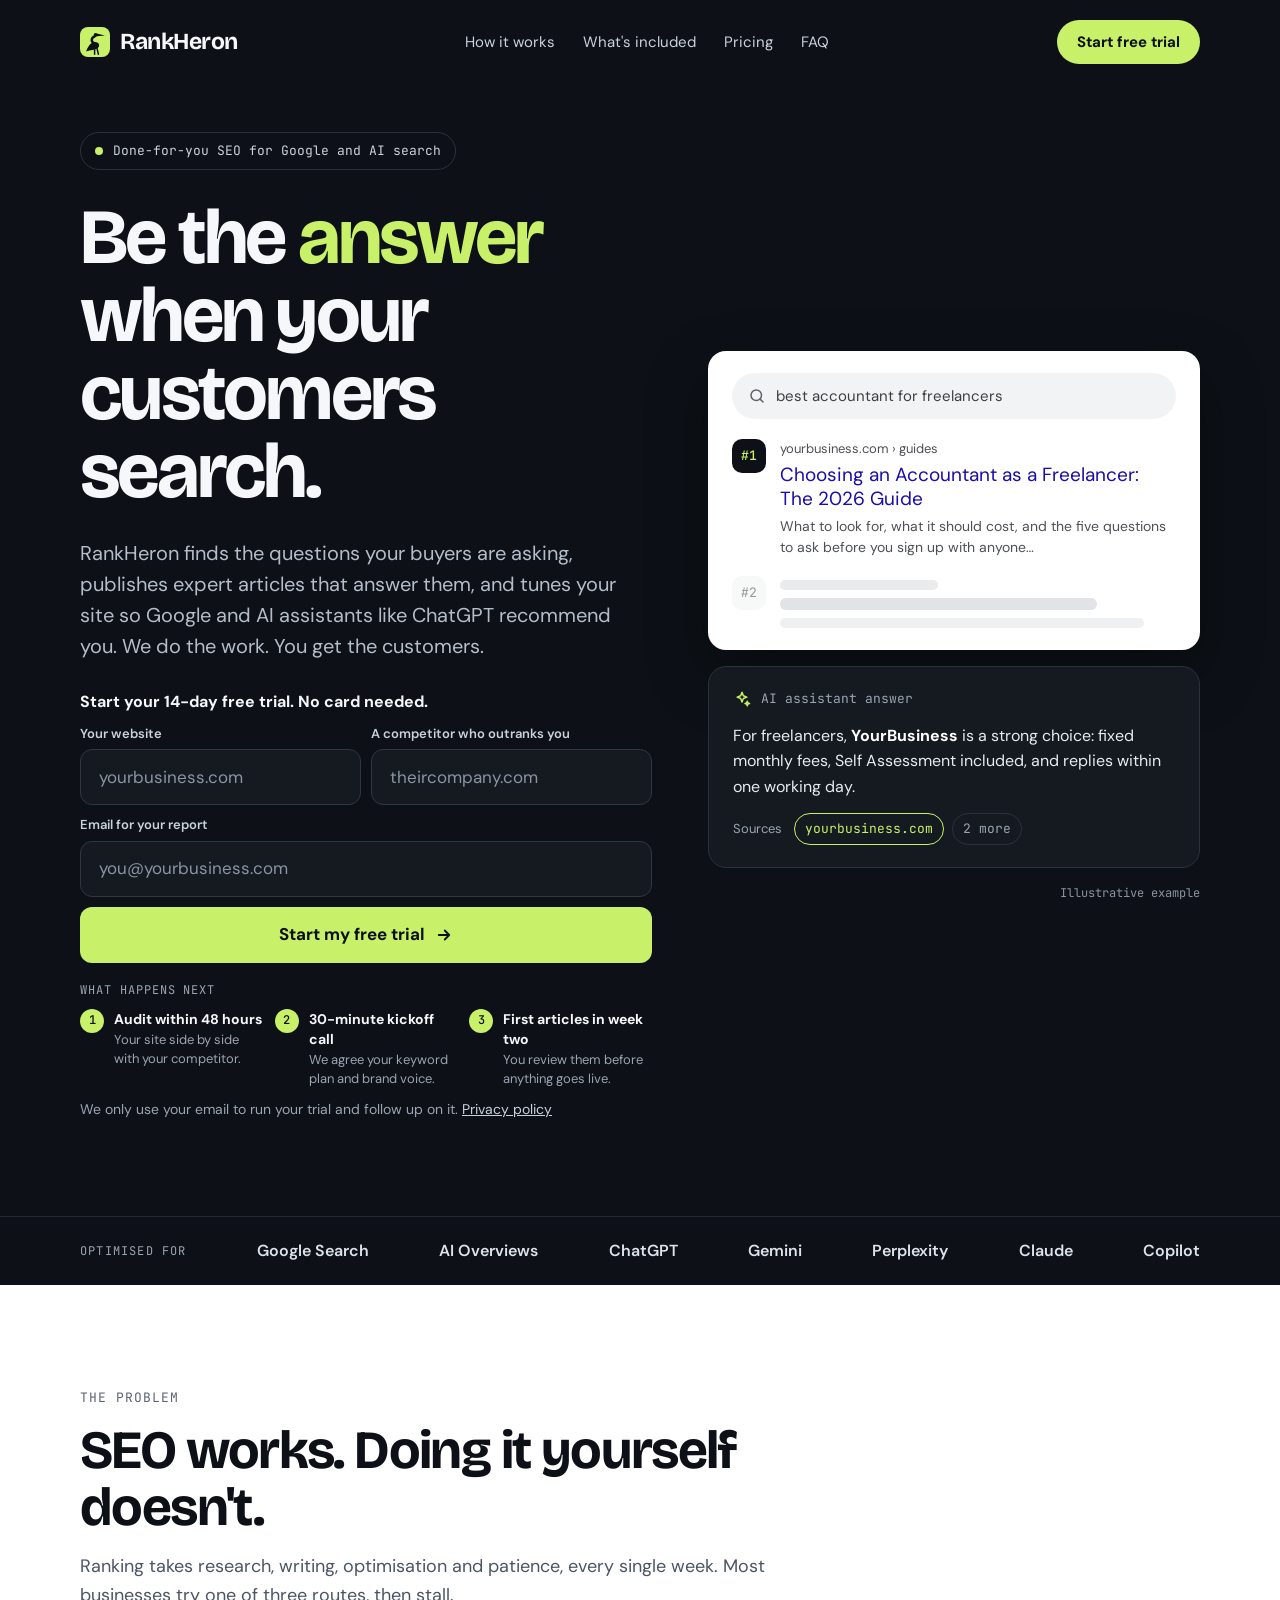
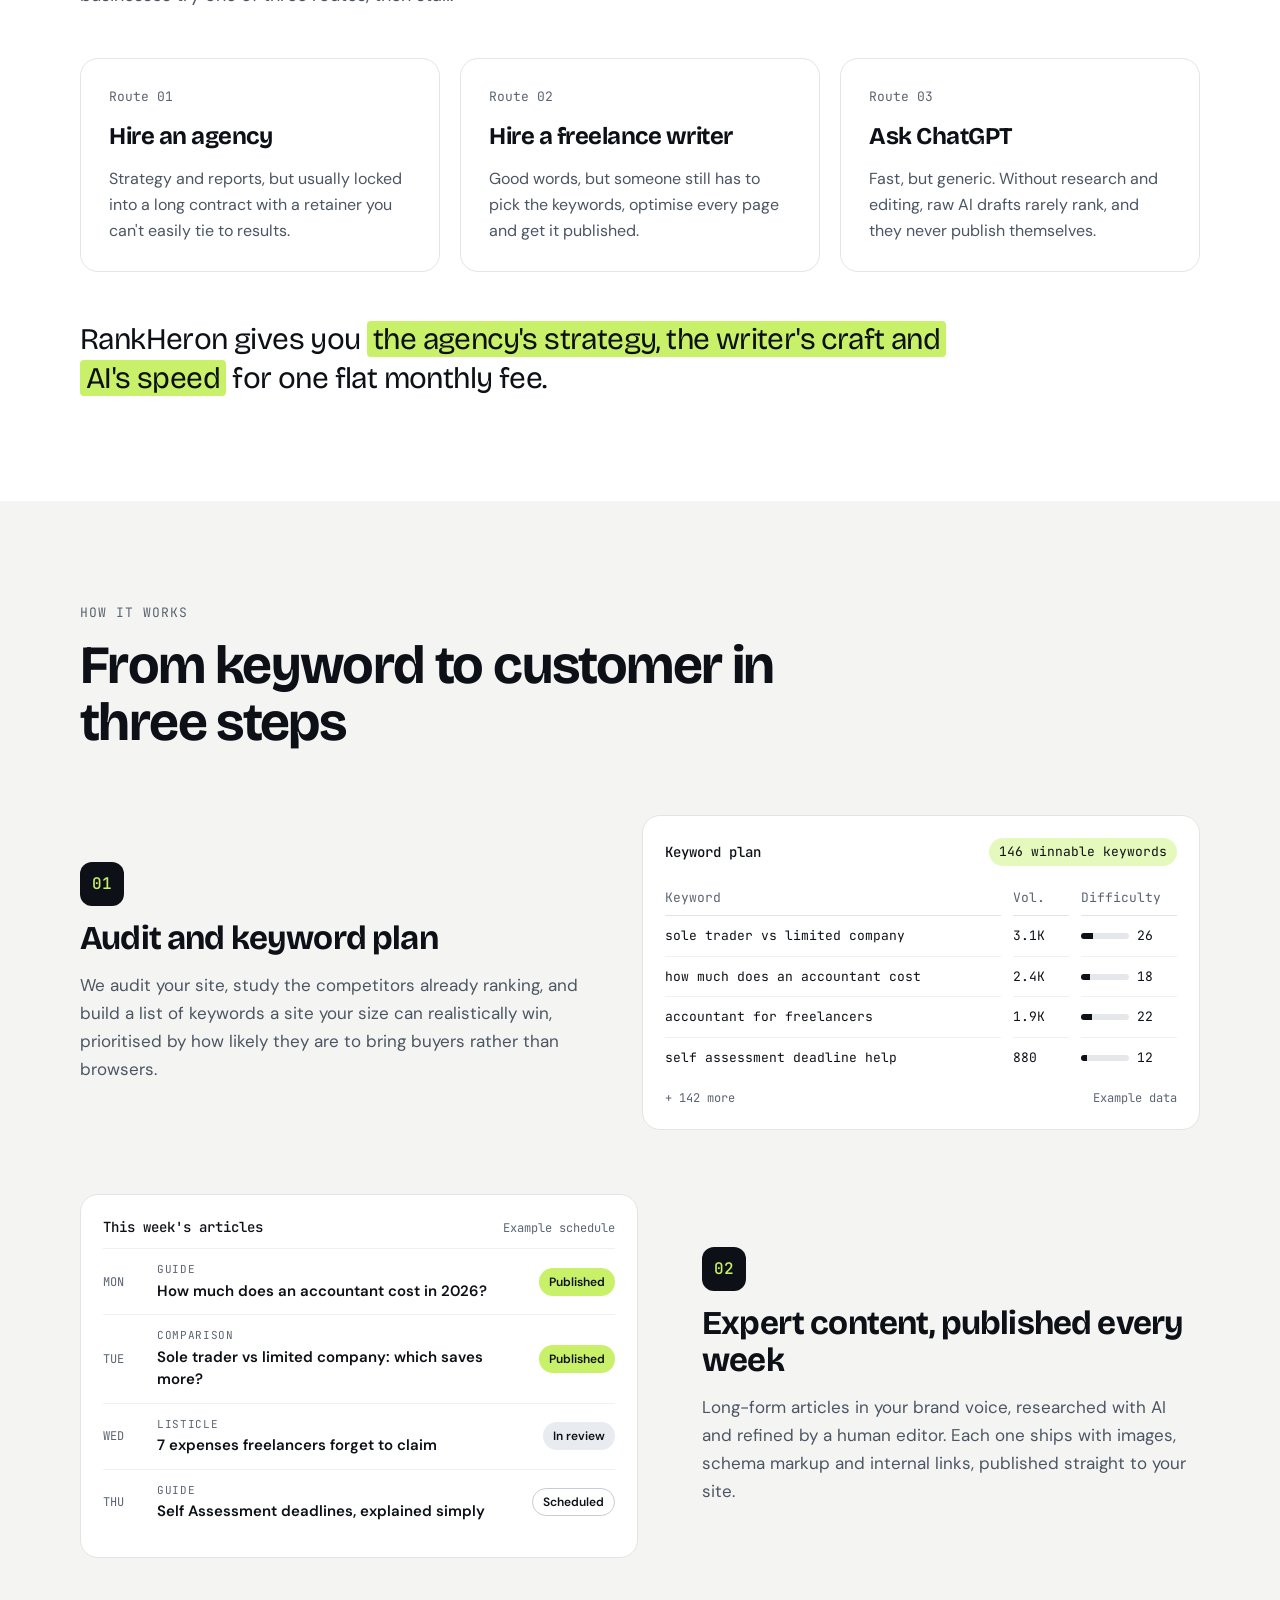
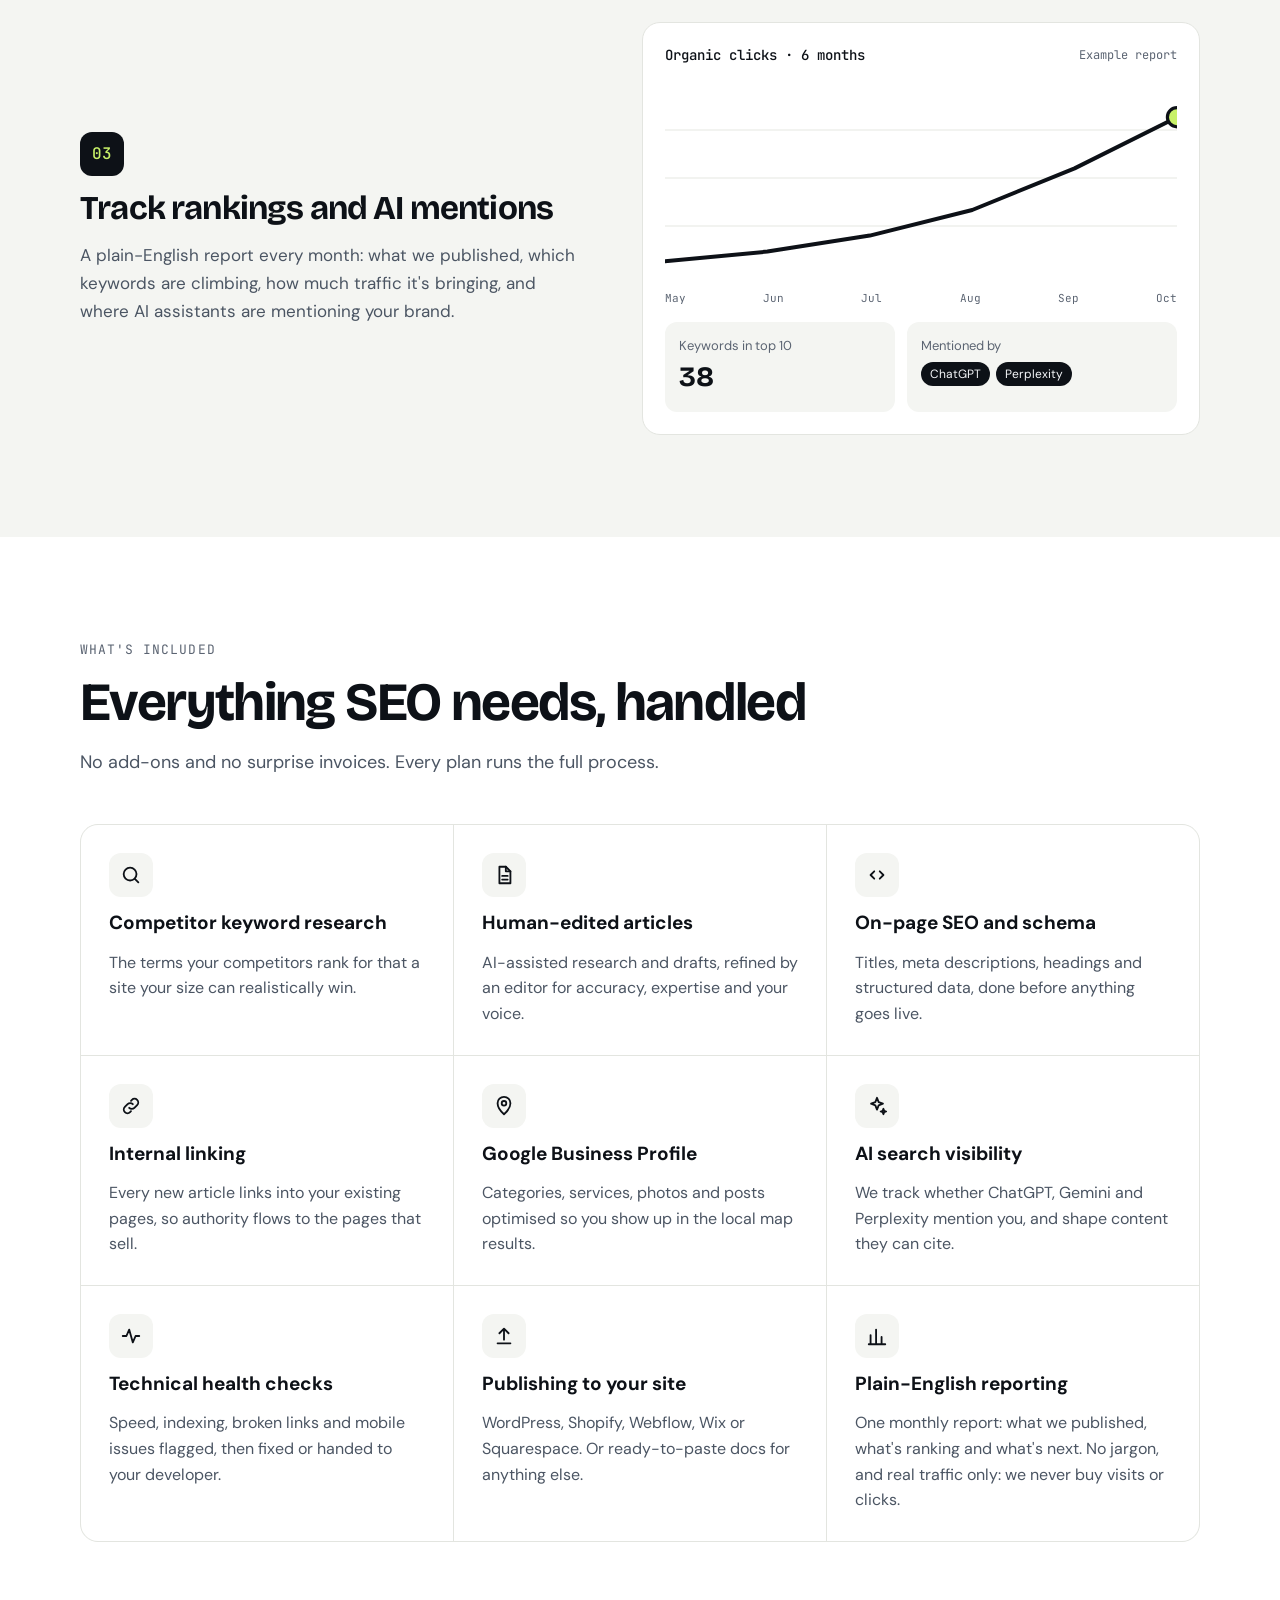
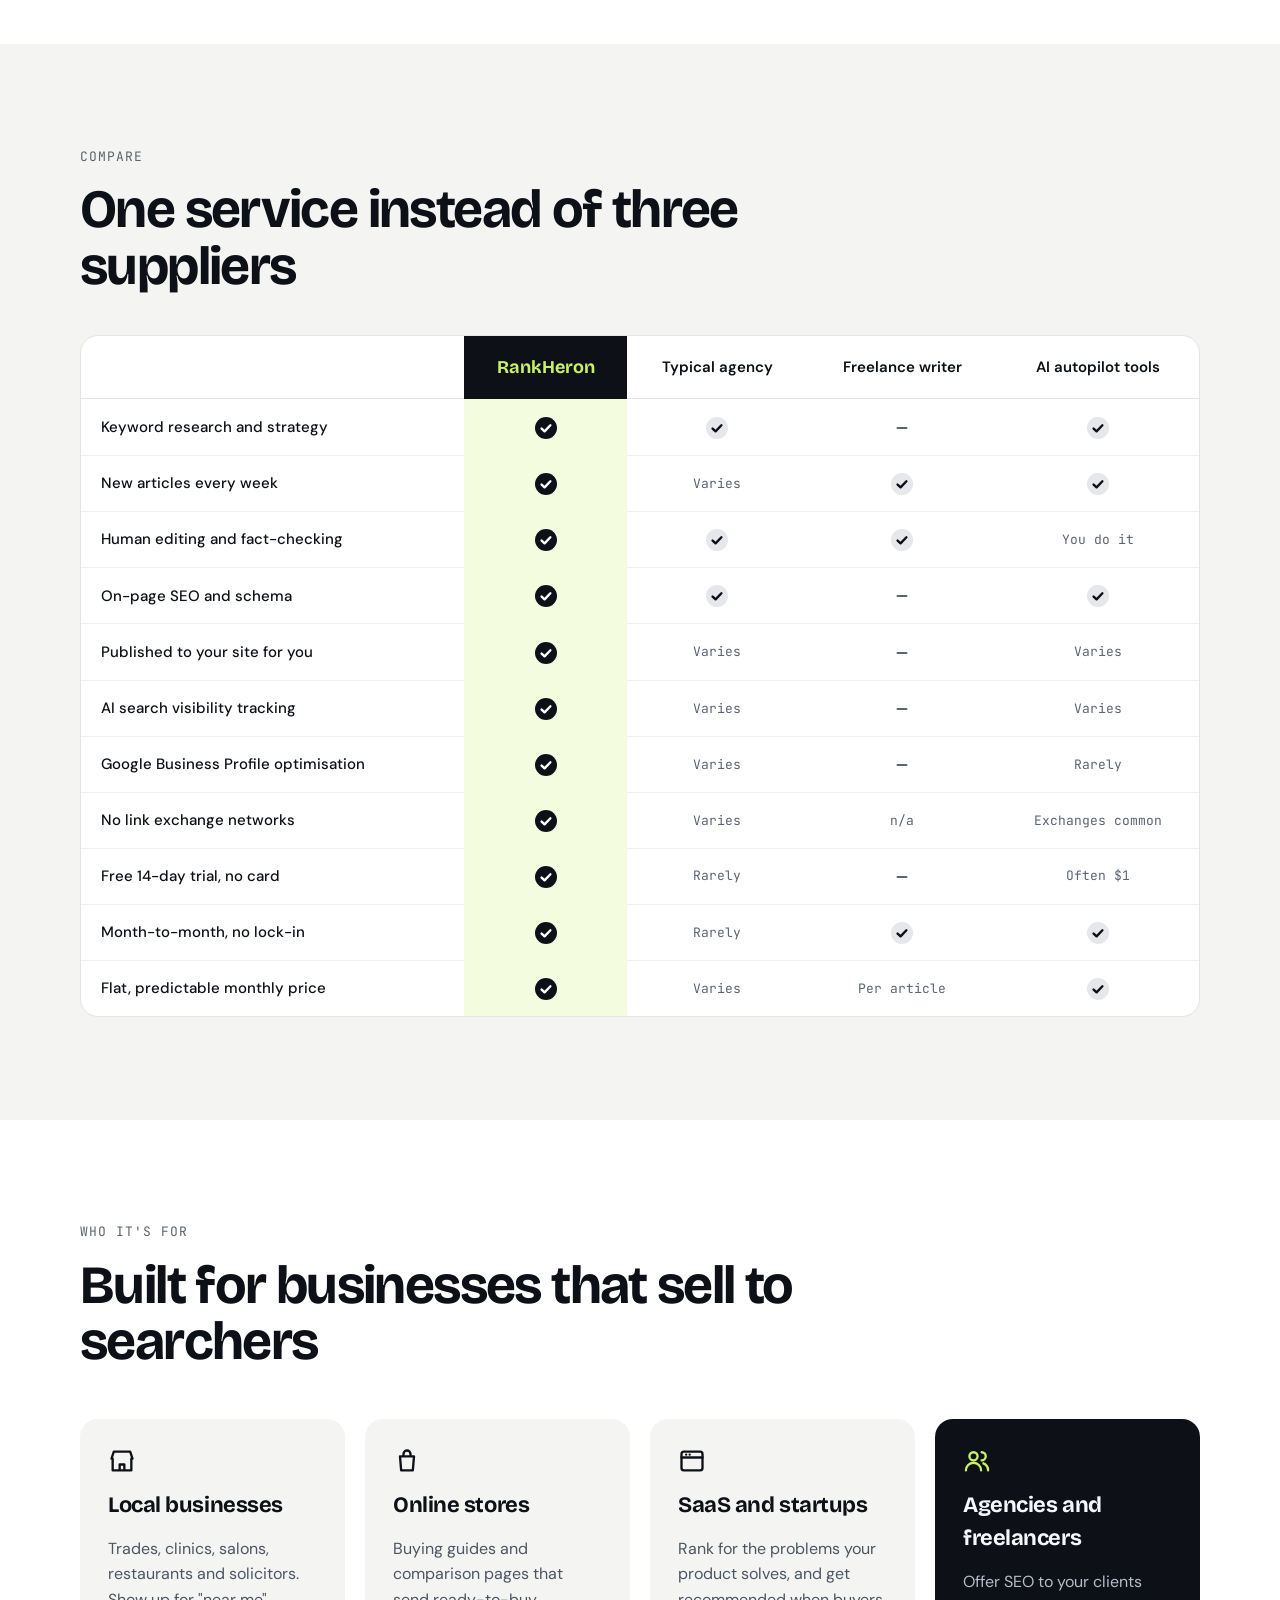
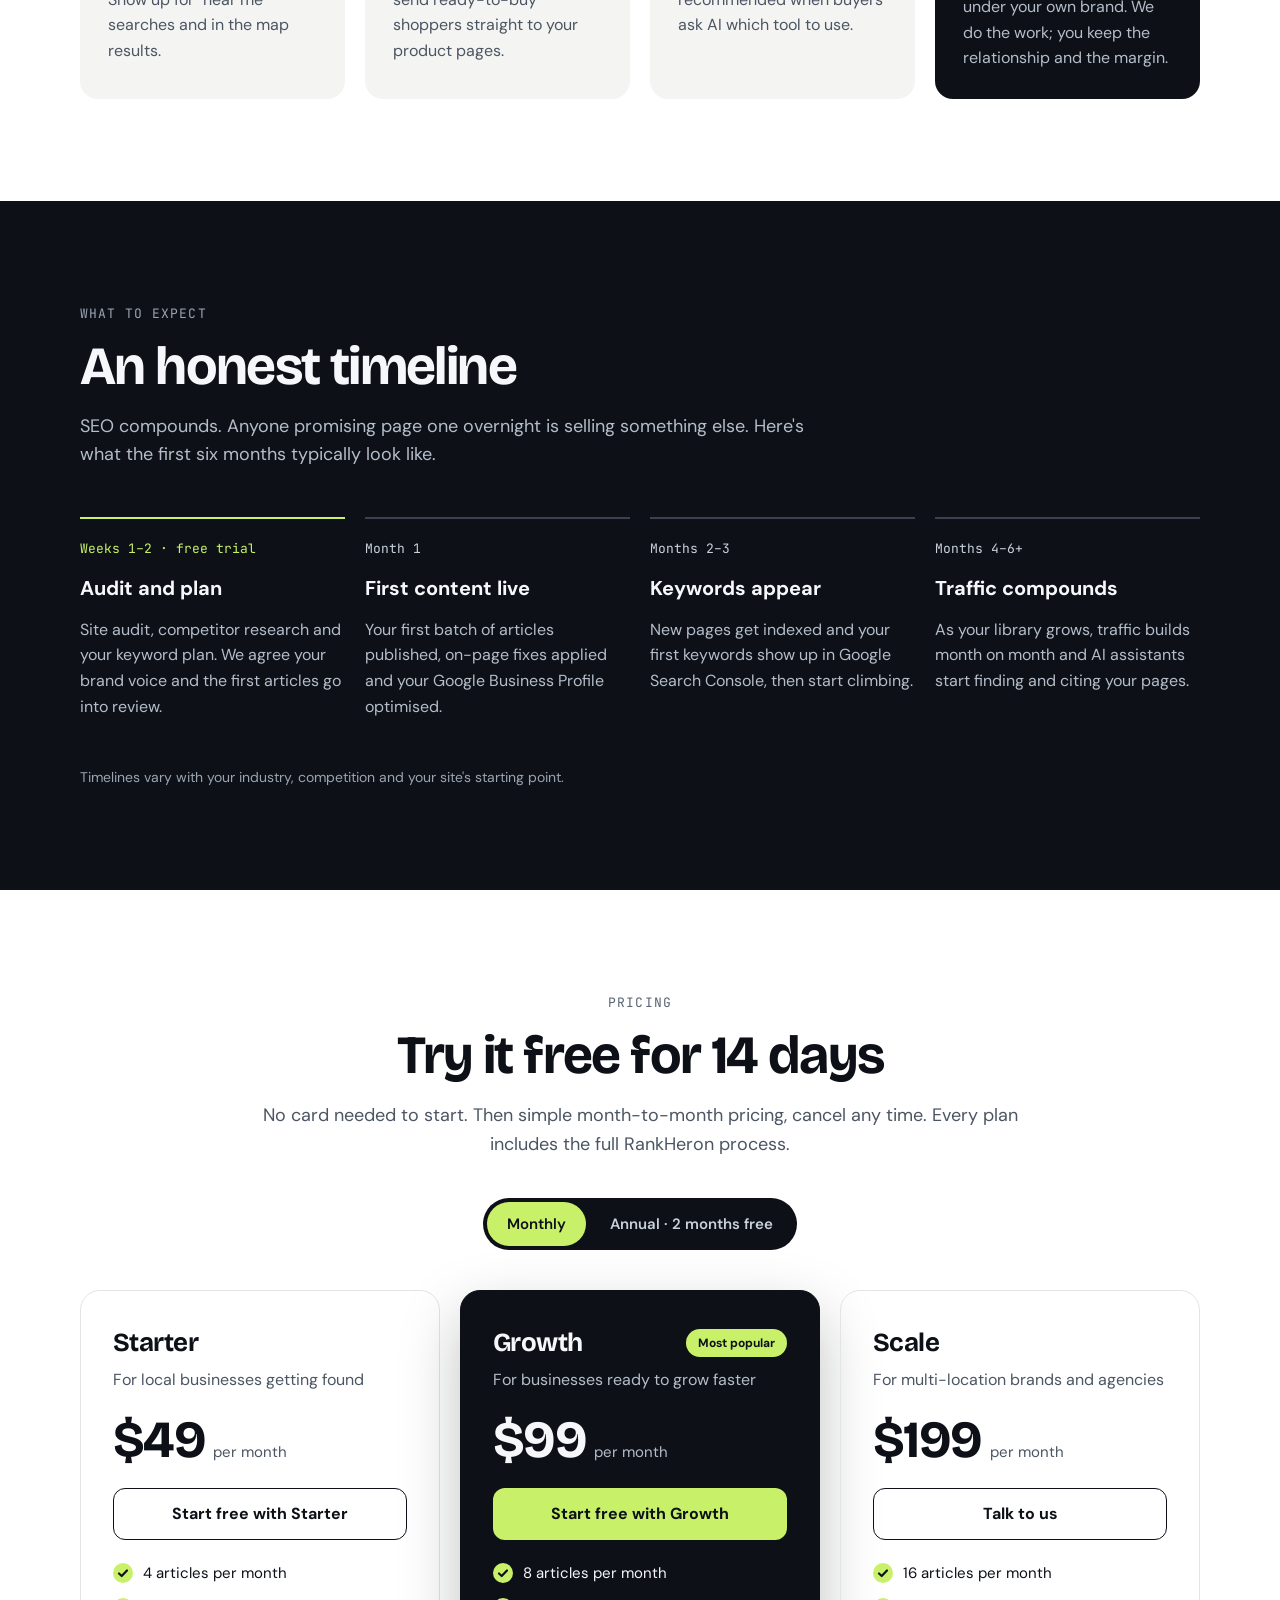
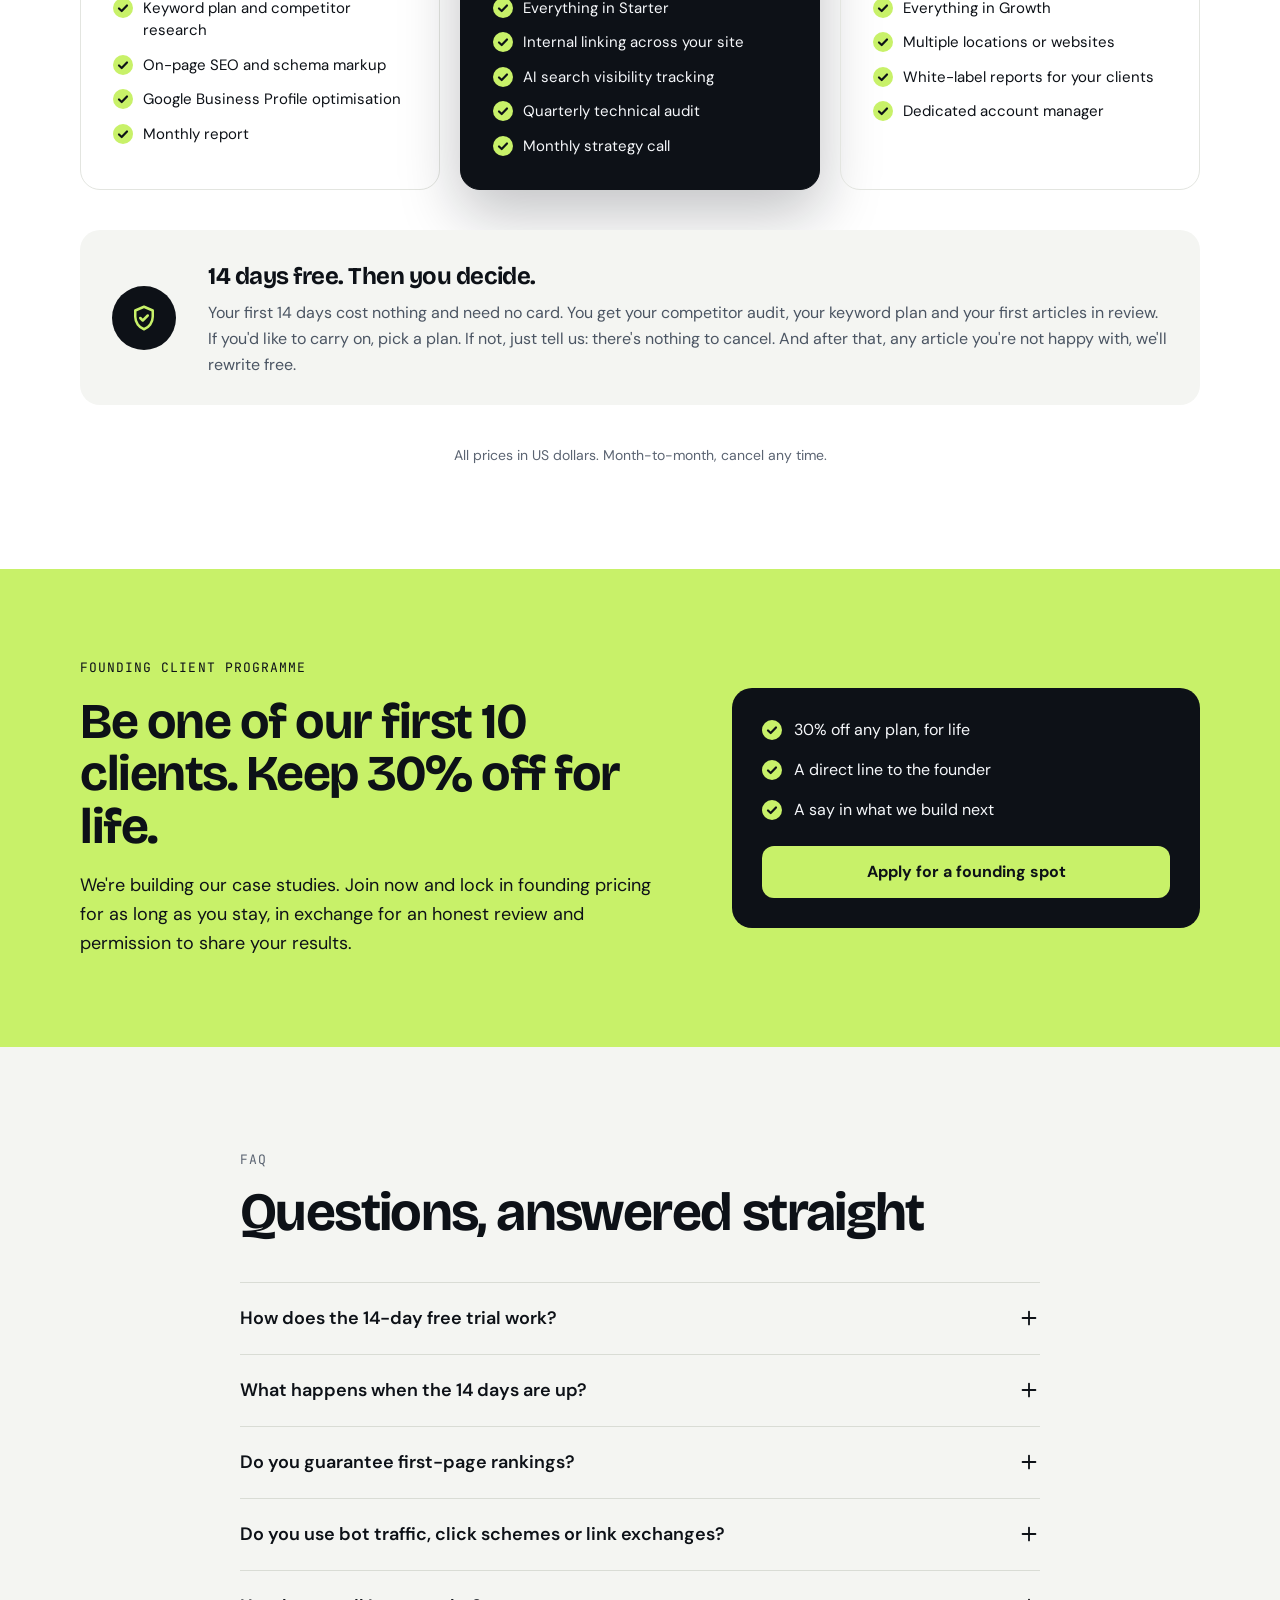
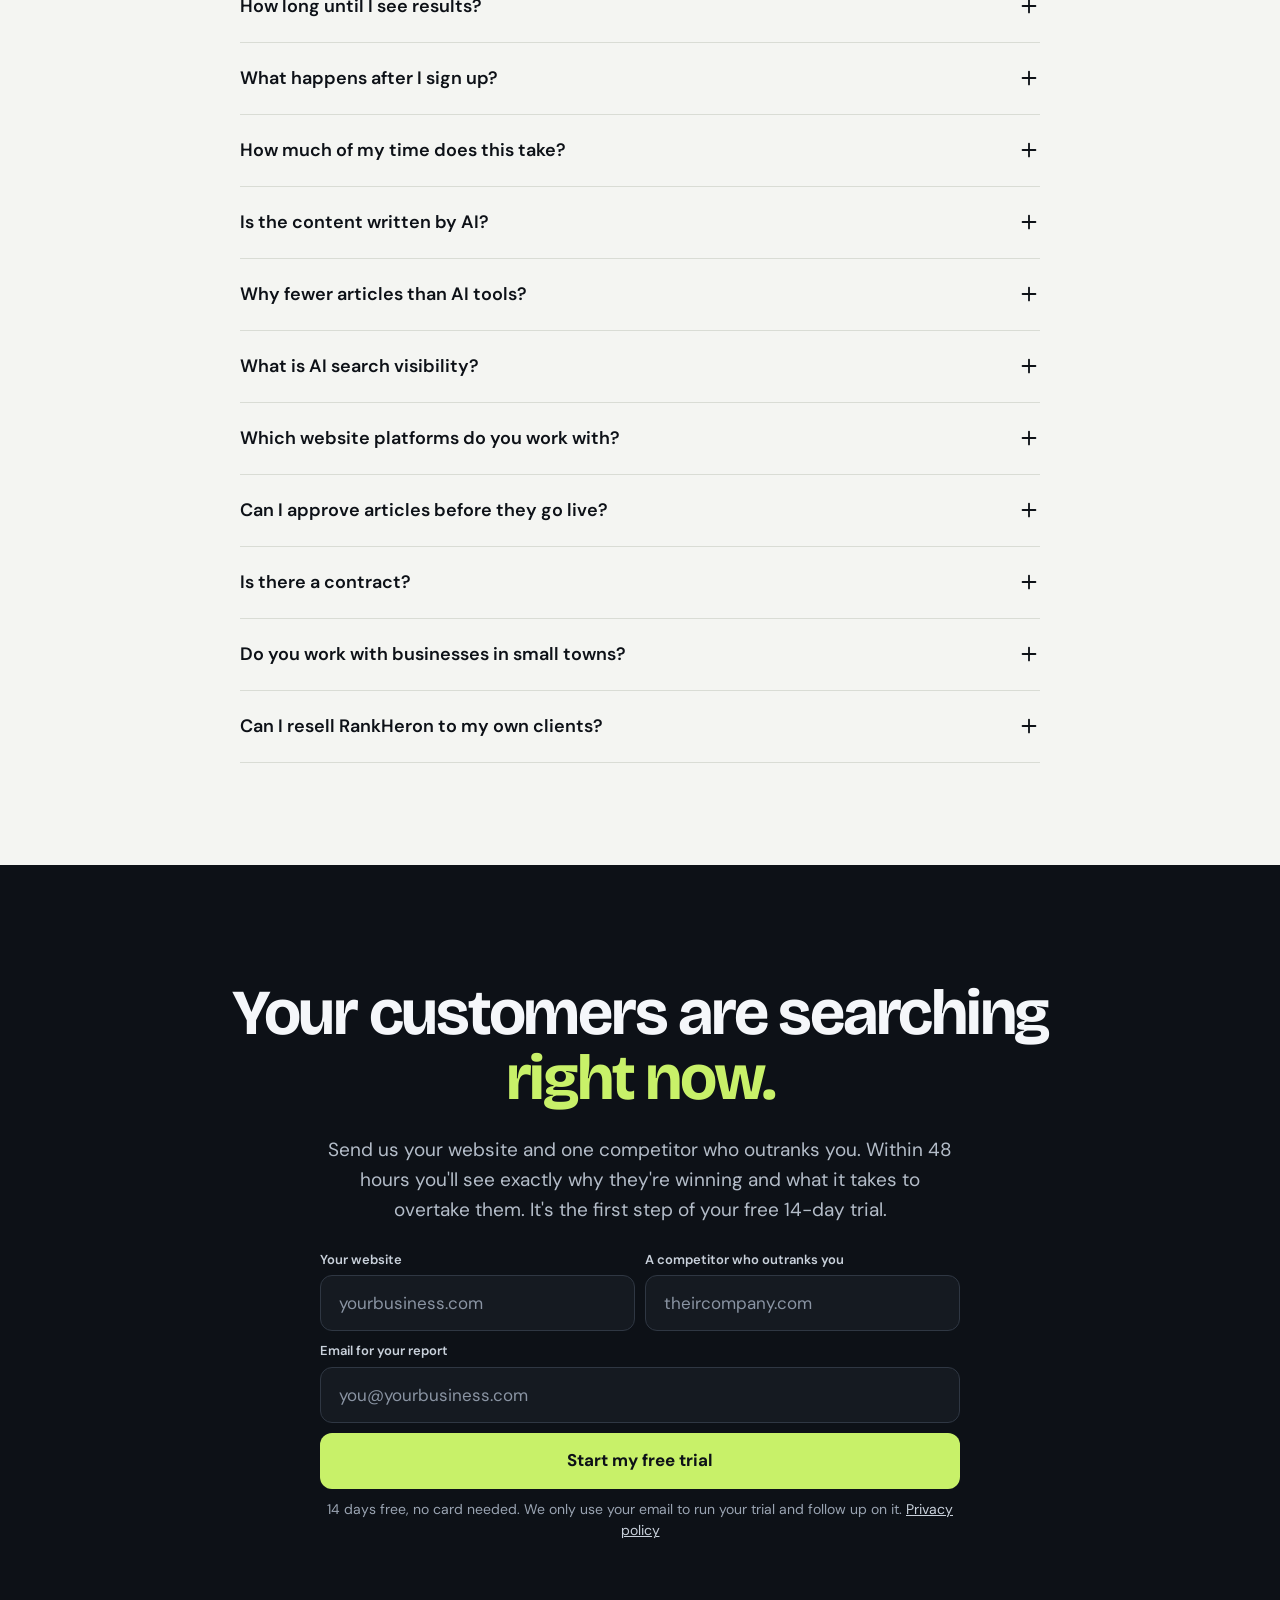
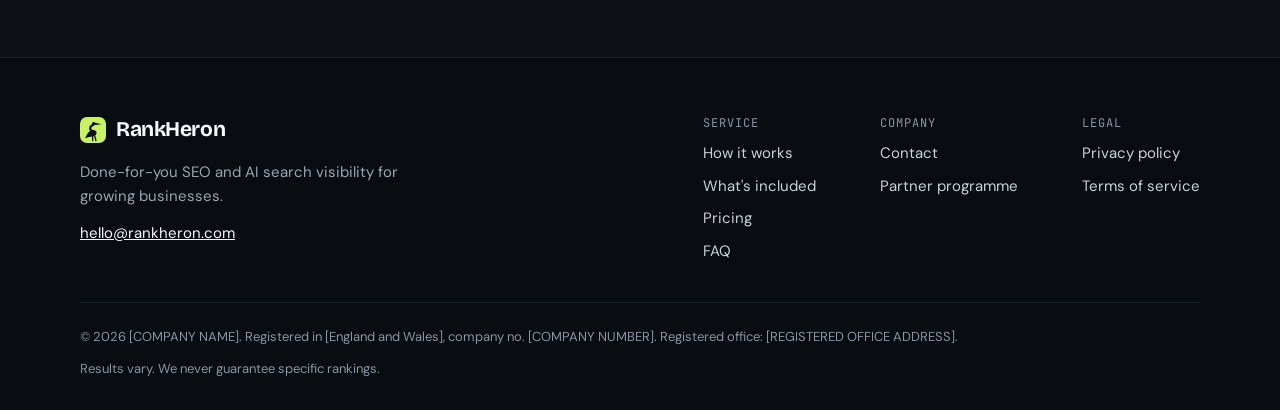
==== index.html @ b704c2c7 "Add files via upload" ====
<!doctype html>
<html lang="en-GB">
<head>
<meta charset="utf-8">
<meta name="viewport" content="width=device-width, initial-scale=1">
<title>RankHeron | Done-for-you SEO for Google and AI search</title>
<meta name="description" content="RankHeron finds the questions your buyers ask, publishes expert articles that answer them, and tracks your Google rankings and AI mentions. Try it free for 14 days, no card needed.">
<link rel="canonical" href="https://rankheron.com/">
<meta name="theme-color" content="#0D1117">
<link rel="icon" href="[data-uri]" type="image/svg+xml">
<link rel="icon" href="[data-uri]" sizes="32x32" type="image/png">
<link rel="apple-touch-icon" href="[data-uri]">
<meta property="og:type" content="website">
<meta property="og:site_name" content="RankHeron">
<meta property="og:locale" content="en_GB">
<meta property="og:url" content="https://rankheron.com/">
<meta property="og:title" content="RankHeron: be the answer when your customers search">
<meta property="og:description" content="Done-for-you SEO for Google and AI search. Expert articles researched, written and published for you. Try it free for 14 days, no card needed.">
<meta property="og:image" content="https://rankheron.com/og-image.png">
<meta property="og:image:width" content="1200">
<meta property="og:image:height" content="630">
<meta property="og:image:alt" content="RankHeron: be the answer when your customers search. 14 days free.">
<meta name="twitter:card" content="summary_large_image">
<style>
/* RankHeron — site styles */

@font-face{font-family:'Bricolage Grotesque';font-style:normal;font-display:swap;font-weight:200 800;src:url([data-uri]) format('woff2')}
@font-face{font-family:'DM Sans';font-style:normal;font-display:swap;font-weight:100 1000;src:url([data-uri]) format('woff2')}
@font-face{font-family:'JetBrains Mono';font-style:normal;font-display:swap;font-weight:400;src:url([data-uri]) format('woff2')}
@font-face{font-family:'JetBrains Mono';font-style:normal;font-display:swap;font-weight:500;src:url([data-uri]) format('woff2')}

:root{
  --accent:#C8F169;
  --ink:#0D1117;--ink-2:#151A21;
  --line-d:#2A313C;--line-d2:#2F3743;
  --txt-d:#F5F7FA;--txt-d2:#C9D1DB;--txt-d3:#B4BDC9;--txt-d4:#9AA4B2;
  --muted:#4B5563;--muted-2:#5B6472;
  --line:#E3E5E0;--line-2:#F0F1EE;--soft:#F4F5F2;
  --display:'Bricolage Grotesque',system-ui,sans-serif;
  --body:'DM Sans',system-ui,sans-serif;
  --mono:'JetBrains Mono',ui-monospace,SFMono-Regular,Menlo,monospace;
}
*{box-sizing:border-box}
html{scroll-behavior:smooth;-webkit-text-size-adjust:100%}
body{margin:0;background:#fff;color:var(--ink);font-family:var(--body);font-size:16px;line-height:1.5}
h1,h2,h3,p{margin:0}
a{color:#1F3FBF}a:hover{color:#142C8A}
.sr-only{position:absolute;width:1px;height:1px;padding:0;margin:-1px;overflow:hidden;clip:rect(0,0,0,0);white-space:nowrap;border:0}
.hp{position:absolute;left:-9999px;width:1px;height:1px;overflow:hidden}
.ic{fill:none;stroke:currentColor;stroke-width:2;stroke-linecap:round;stroke-linejoin:round}
input::placeholder{color:#8A94A3}
a:focus-visible,button:focus-visible,input:focus-visible,summary:focus-visible{outline:3px solid #6E8BFF;outline-offset:2px}

.wrap{max-width:1200px;margin:0 auto;padding-left:clamp(16px,4vw,40px);padding-right:clamp(16px,4vw,40px)}
.dark{background:var(--ink);color:var(--txt-d)}
.soft{background:var(--soft)}
.section{padding-top:clamp(72px,8vw,112px);padding-bottom:clamp(72px,8vw,112px);display:flex;flex-direction:column;gap:48px}
.head{display:flex;flex-direction:column;gap:16px;max-width:760px}
.head.center{align-items:center;text-align:center}
.eyebrow{font-family:var(--mono);font-size:13px;letter-spacing:.08em;text-transform:uppercase;color:var(--muted-2)}
.dark .eyebrow{color:var(--txt-d4)}
.h2{font-family:var(--display);font-weight:700;font-size:clamp(34px,4.2vw,54px);line-height:1.05;letter-spacing:-.03em}
.lead{font-size:18px;line-height:1.6;color:var(--muted)}
.dark .lead{color:var(--txt-d3)}
.row{display:flex;flex-wrap:wrap;gap:20px}
.accent{color:var(--accent)}

/* Nav */
.nav{display:flex;flex-wrap:wrap;align-items:center;justify-content:space-between;gap:16px 32px;padding-top:20px;padding-bottom:20px}
.brand{display:flex;align-items:center;gap:10px;text-decoration:none;color:var(--txt-d)}
.brand:hover{color:var(--txt-d)}
.brand span{font-family:var(--display);font-weight:700;font-size:23px;letter-spacing:-.02em}
.nav-links{display:flex;flex-wrap:wrap;align-items:center;gap:4px 28px;font-size:15px}
.nav-links a{color:var(--txt-d2);text-decoration:none;padding:10px 0}
.nav-links a:hover{color:#fff}
.btn-pill{display:inline-flex;align-items:center;min-height:44px;padding:0 20px;border-radius:999px;background:var(--accent);color:var(--ink);font-weight:700;font-size:15px;text-decoration:none}
.btn-pill:hover{color:var(--ink);filter:brightness(1.06)}

/* Hero */
.hero{display:flex;flex-wrap:wrap;align-items:center;gap:56px;padding-top:48px;padding-bottom:96px}
.hero-copy{flex:1 1 500px;min-width:0;display:flex;flex-direction:column;align-items:flex-start;gap:28px}
.badge{display:inline-flex;align-items:center;gap:10px;padding:8px 14px;border:1px solid var(--line-d);border-radius:999px;font-family:var(--mono);font-size:13px;color:var(--txt-d2)}
.dot{width:8px;height:8px;border-radius:50%;background:var(--accent);display:block;flex:none}
.h1{font-family:var(--display);font-weight:700;font-size:clamp(44px,6.2vw,78px);line-height:1;letter-spacing:-.035em}
.hero-sub{font-size:clamp(17px,1.6vw,20px);line-height:1.55;color:var(--txt-d3);max-width:560px}

/* Trial form */
.trial-form{display:flex;flex-direction:column;gap:10px;width:100%;max-width:580px}
.form-title{font-size:16px;font-weight:700;color:var(--txt-d)}
.fields{display:flex;flex-wrap:wrap;gap:10px}
.field{flex:1 1 220px;min-width:0;display:flex;flex-direction:column;gap:6px}
.field.full{flex:none}
.field label{font-size:13px;font-weight:600;color:var(--txt-d2)}
.field input{width:100%;min-height:56px;padding:0 18px;border-radius:12px;border:1px solid var(--line-d2);background:var(--ink-2);color:var(--txt-d);font:400 17px/1.2 var(--body)}
.btn-main{width:100%;min-height:56px;padding:0 24px;border:0;border-radius:12px;background:var(--accent);color:var(--ink);font:700 17px/1 var(--body);cursor:pointer;display:inline-flex;align-items:center;justify-content:center;gap:10px}
.btn-main:hover{filter:brightness(1.06)}
.btn-main:disabled{opacity:.7;cursor:wait}
.btn-main .ic{stroke-width:2.4}
.form-status{font-size:15px;font-weight:600;color:var(--accent)}
.form-status:empty{display:none}
.fine{font-size:14px;line-height:1.55;color:var(--txt-d4)}
.fine a{color:var(--txt-d2)}
.reviews-slot{margin-top:6px}
.next-label{margin-top:8px;font-family:var(--mono);font-size:12px;letter-spacing:.08em;text-transform:uppercase;color:var(--txt-d4)}
.next{list-style:none;margin:0;padding:0;display:flex;flex-wrap:wrap;gap:12px}
.next li{flex:1 1 180px;min-width:0;display:flex;gap:10px;align-items:flex-start;font-size:13px;line-height:1.45;color:var(--txt-d4)}
.next b{display:block;font-size:14px;font-weight:700;color:var(--txt-d);margin-bottom:2px}
.next-n{flex:none;display:flex;align-items:center;justify-content:center;width:24px;height:24px;border-radius:50%;background:var(--accent);color:var(--ink);font-family:var(--mono);font-size:12px;font-weight:500}

/* Hero visual */
.hero-visual{flex:1 1 420px;min-width:0;display:flex;flex-direction:column;gap:16px}
.serp{background:#fff;color:var(--ink);border-radius:18px;padding:22px 24px;box-shadow:0 24px 60px rgba(0,0,0,.4)}
.serp-q{display:flex;align-items:center;gap:10px;padding:12px 16px;border-radius:999px;background:#F1F3F4;font-size:15px;color:#3C4043}
.serp-q svg{flex:none;color:#5F6368}
.serp-row{display:flex;gap:14px;margin-top:20px}
.serp-row.ghost{opacity:.55;margin-top:18px}
.rank{flex:none;display:flex;align-items:center;justify-content:center;width:34px;height:34px;border-radius:10px;font-family:var(--mono);font-size:13px}
.rank-1{background:var(--ink);color:var(--accent);font-weight:500}
.rank-2{background:#F1F3F4;color:#3C4043}
.serp-res{min-width:0;display:flex;flex-direction:column;gap:4px}
.serp-url{font-size:13px;color:#4D5156}
.serp-title{font-size:19px;line-height:1.3;color:#1A0DAB}
.serp-desc{font-size:14px;line-height:1.5;color:#4D5156}
.bars{flex:1;display:flex;flex-direction:column;gap:8px;padding-top:4px}
.bars i{display:block;border-radius:6px}
.ai{background:var(--ink-2);border:1px solid var(--line-d);border-radius:18px;padding:22px 24px;display:flex;flex-direction:column;gap:14px}
.ai-label{display:flex;align-items:center;gap:10px;font-family:var(--mono);font-size:13px;color:var(--txt-d4)}
.ai-label svg{color:var(--accent)}
.ai p{font-size:16px;line-height:1.6;color:#E6EBF1}
.ai strong{color:#fff}
.chips{display:flex;flex-wrap:wrap;align-items:center;gap:8px;font-size:13px}
.chips>span:first-child{color:var(--txt-d4);margin-right:4px}
.chip{padding:5px 10px;border-radius:999px;border:1px solid var(--line-d);color:var(--txt-d4);font-family:var(--mono)}
.chip.on{border-color:var(--accent);color:var(--accent)}
.note-r{font-family:var(--mono);font-size:12px;color:#8A94A3;text-align:right}
.strip{border-top:1px solid #222934}
.strip .wrap{padding-top:22px;padding-bottom:22px;display:flex;flex-wrap:wrap;align-items:center;justify-content:space-between;gap:12px 32px}
.strip-label{font-family:var(--mono);font-size:12px;letter-spacing:.1em;text-transform:uppercase;color:var(--txt-d4)}
.strip-item{font-weight:600;font-size:16px;color:#DDE3EA}

/* Problem */
.card{flex:1 1 300px;min-width:0;border:1px solid var(--line);border-radius:18px;padding:28px;display:flex;flex-direction:column;gap:12px}
.card p{color:var(--muted);line-height:1.6}
.mono-sm{font-family:var(--mono);font-size:13px;color:var(--muted-2)}
.h3{font-family:var(--display);font-size:24px;letter-spacing:-.02em;font-weight:700}
.punch{font-family:var(--display);font-size:clamp(22px,2.4vw,30px);line-height:1.3;letter-spacing:-.02em;max-width:900px}
.hl{background:var(--accent);padding:0 6px;border-radius:4px;-webkit-box-decoration-break:clone;box-decoration-break:clone}

/* How it works */
.section.how{gap:64px}
.step{display:flex;flex-wrap:wrap;align-items:center;gap:40px 64px}
.step.rev{flex-wrap:wrap-reverse}
.step-copy{flex:1 1 380px;min-width:0;display:flex;flex-direction:column;gap:14px}
.num{display:flex;align-items:center;justify-content:center;width:44px;height:44px;border-radius:12px;background:var(--ink);color:var(--accent);font-family:var(--mono);font-weight:500}
.step-title{font-family:var(--display);font-weight:700;font-size:clamp(26px,2.6vw,34px);letter-spacing:-.025em;line-height:1.1}
.step-copy p{font-size:17px;line-height:1.65;color:var(--muted)}
.panel{flex:1 1 440px;min-width:0;background:#fff;border:1px solid var(--line);border-radius:18px;padding:22px}
.panel.col{display:flex;flex-direction:column;gap:16px}
.panel-head{display:flex;flex-wrap:wrap;justify-content:space-between;align-items:center;gap:8px;font-family:var(--mono);font-size:13px}
.panel-head b{font-weight:500;font-size:14px}
.panel-head small{color:var(--muted-2);font-size:12px}
.tag{padding:4px 10px;border-radius:999px;background:color-mix(in srgb,var(--accent) 45%,#fff)}
.kw{display:grid;grid-template-columns:minmax(0,1fr) 56px 96px;column-gap:12px;font-family:var(--mono);font-size:13px;margin-top:14px}
.kw>span{padding:10px 0;border-bottom:1px solid var(--line-2)}
.kw>.th{padding:8px 0;border-bottom:1px solid var(--line);color:var(--muted-2)}
.kw>.last{border-bottom:0}
.diff{display:flex;align-items:center;gap:8px}
.meter{display:block;width:48px;height:6px;border-radius:3px;background:#E5E7EB;overflow:hidden}
.meter i{display:block;height:100%;background:var(--ink)}
.panel-foot{display:flex;justify-content:space-between;gap:8px;margin-top:12px;color:var(--muted-2);font-size:12px;font-family:var(--mono)}
.sched-head{margin-bottom:10px}
.sched{display:flex;flex-wrap:wrap;align-items:center;gap:8px 14px;padding:12px 0;border-top:1px solid var(--line-2)}
.day{width:40px;font-family:var(--mono);font-size:12px;color:var(--muted-2)}
.art{flex:1 1 200px;min-width:0;display:flex;flex-direction:column;gap:2px}
.art small{font-family:var(--mono);font-size:11px;color:var(--muted-2);text-transform:uppercase;letter-spacing:.06em}
.art b{font-weight:600;font-size:15px}
.status{padding:5px 10px;border-radius:999px;font-size:12px;font-weight:600}
.s-pub{background:var(--accent)}
.s-rev{background:#E8EBF0}
.s-sch{border:1px solid #C9CDD2;padding:4px 10px}
.chart{width:100%;height:auto;display:block}
.months{display:flex;justify-content:space-between;font-family:var(--mono);font-size:11px;color:var(--muted-2)}
.stats{display:flex;flex-wrap:wrap;gap:12px}
.stat{flex:1 1 140px;background:var(--soft);border-radius:12px;padding:14px}
.stat small{display:block;font-size:13px;color:var(--muted-2)}
.stat strong{display:block;font-family:var(--display);font-weight:700;font-size:28px}
.stat .pills{display:flex;flex-wrap:wrap;gap:6px;margin-top:6px}
.pill-d{padding:3px 9px;border-radius:999px;background:var(--ink);color:var(--txt-d);font-size:12px}

/* Included */
.grid{display:flex;flex-wrap:wrap;gap:1px;background:var(--line);border:1px solid var(--line);border-radius:18px;overflow:hidden}
.cell{flex:1 1 320px;min-width:0;background:#fff;padding:28px;display:flex;flex-direction:column;gap:12px}
.cell h3{font-size:19px;font-weight:700}
.cell p{color:var(--muted);line-height:1.6}
.icon{display:flex;align-items:center;justify-content:center;width:44px;height:44px;border-radius:12px;background:var(--soft)}

/* Compare */
.section.compare{gap:40px}
.table-box{overflow-x:auto;background:#fff;border:1px solid var(--line);border-radius:18px}
table{width:100%;min-width:760px;border-collapse:collapse;font-size:15px}
th,td{padding:16px;border-bottom:1px solid var(--line-2);text-align:center}
thead th{padding:18px 16px;font-weight:600;border-bottom:1px solid var(--line)}
thead th:first-child{text-align:left;padding-left:20px}
thead th.us{background:var(--ink);color:var(--accent);font-family:var(--display);font-size:18px;font-weight:700;border-bottom:0}
tbody th{text-align:left;padding:16px 20px;font-weight:500}
td.us{background:color-mix(in srgb,var(--accent) 22%,#fff);border-bottom:0}
tbody tr:last-child th,tbody tr:last-child td{border-bottom:0}
td svg{display:inline-block;vertical-align:middle}
.txt{font-family:var(--mono);font-size:13px;color:var(--muted-2)}
.yes .ic{stroke-width:2.2}
.yes.us-y{color:#fff}
.yes.them{color:var(--ink)}
.no{color:var(--muted-2)}

/* Who */
.who{flex:1 1 250px;min-width:0;background:var(--soft);border-radius:18px;padding:28px;display:flex;flex-direction:column;gap:14px}
.who h3{font-family:var(--display);font-size:22px;letter-spacing:-.02em;font-weight:700}
.who p{color:var(--muted);line-height:1.6}
.who.inv{background:var(--ink);color:var(--txt-d)}
.who.inv p{color:var(--txt-d3)}
.who.inv svg{color:var(--accent)}

/* Timeline */
.tl{flex:1 1 240px;min-width:0;display:flex;flex-direction:column;gap:14px;padding-top:20px;border-top:2px solid #3A4250}
.tl.first{border-top-color:var(--accent)}
.tl .when{font-family:var(--mono);font-size:13px;color:var(--txt-d2)}
.tl.first .when{color:var(--accent)}
.tl h3{font-size:20px;font-weight:700}
.tl p{color:var(--txt-d3);line-height:1.6}
.small-d{font-size:14px;color:var(--txt-d4)}

/* Pricing */
.section.pricing{align-items:center;gap:40px}
.toggle{display:inline-flex;flex-wrap:wrap;justify-content:center;gap:4px;padding:4px;border-radius:999px;background:var(--ink)}
.toggle button{min-height:44px;padding:0 20px;border:0;border-radius:999px;font:600 15px/1 var(--body);cursor:pointer;background:transparent;color:var(--txt-d2)}
.toggle button[aria-pressed="true"]{background:var(--accent);color:var(--ink)}
.plans{display:flex;flex-wrap:wrap;align-items:stretch;gap:20px;width:100%}
.plan{flex:1 1 300px;min-width:0;border:1px solid var(--line);border-radius:20px;padding:32px;display:flex;flex-direction:column;gap:22px}
.plan.feat{background:var(--ink);color:var(--txt-d);border-color:var(--ink);box-shadow:0 24px 60px rgba(13,17,23,.25)}
.plan-top{display:flex;flex-direction:column;gap:6px}
.plan-name{display:flex;flex-wrap:wrap;align-items:center;justify-content:space-between;gap:8px}
.plan h3{font-family:var(--display);font-size:26px;letter-spacing:-.02em;font-weight:700}
.plan-for{color:var(--muted)}
.feat .plan-for{color:var(--txt-d3)}
.most{padding:5px 12px;border-radius:999px;background:var(--accent);color:var(--ink);font-size:12px;font-weight:700}
.price{display:flex;align-items:baseline;flex-wrap:wrap;gap:8px}
.price strong{font-family:var(--display);font-weight:700;font-size:52px;letter-spacing:-.03em;line-height:1}
.price span{color:var(--muted);font-size:15px}
.feat .price span{color:var(--txt-d3)}
.btn-out,.btn-acc{display:flex;align-items:center;justify-content:center;min-height:52px;border-radius:12px;font-weight:700;text-decoration:none;text-align:center;padding:0 16px}
.btn-out{border:1.5px solid var(--ink);color:var(--ink)}
.btn-out:hover{background:var(--ink);color:#fff}
.btn-acc{background:var(--accent);color:var(--ink)}
.btn-acc:hover{color:var(--ink);filter:brightness(1.06)}
.list{display:flex;flex-direction:column;gap:12px;font-size:15px;margin:0;padding:0;list-style:none}
.list li{display:flex;gap:10px;align-items:flex-start}
.tick{flex:none;margin-top:1px;color:var(--ink)}
.tick .ic{stroke-width:2.2}
.guarantee{width:100%;display:flex;flex-wrap:wrap;align-items:center;gap:20px 32px;padding:28px 32px;border-radius:20px;background:var(--soft)}
.g-icon{flex:none;display:flex;align-items:center;justify-content:center;width:64px;height:64px;border-radius:50%;background:var(--ink);color:var(--accent)}
.g-copy{flex:1 1 420px;min-width:0;display:flex;flex-direction:column;gap:6px}
.g-copy h3{font-family:var(--display);font-size:24px;letter-spacing:-.02em;font-weight:700}
.g-copy p{color:var(--muted);line-height:1.6}
.price-note{font-size:14px;color:var(--muted-2);text-align:center}

/* Founding */
.founding{background:var(--accent);color:var(--ink)}
.founding .wrap{padding-top:clamp(64px,7vw,96px);padding-bottom:clamp(64px,7vw,96px);display:flex;flex-wrap:wrap;align-items:center;gap:40px 64px}
.founding .eyebrow{color:var(--ink)}
.f-copy{flex:1 1 460px;min-width:0;display:flex;flex-direction:column;gap:18px}
.f-h{font-family:var(--display);font-weight:700;font-size:clamp(32px,4vw,50px);line-height:1.05;letter-spacing:-.03em}
.f-copy p{font-size:18px;line-height:1.6}
.f-card{flex:1 1 340px;min-width:0;background:var(--ink);color:var(--txt-d);border-radius:20px;padding:30px;display:flex;flex-direction:column;gap:16px}
.f-card .list{font-size:16px;gap:16px}
.f-card .list li{gap:12px}
.f-card .tick{margin-top:2px}
.f-card .btn-acc{margin-top:8px}

/* FAQ */
.faq-wrap{max-width:880px}
.section.faq-sec{gap:40px}
.faq{display:flex;flex-direction:column;border-top:1px solid #D9DCD5}
details{border-bottom:1px solid #D9DCD5}
summary{list-style:none;cursor:pointer;display:flex;align-items:center;justify-content:space-between;gap:16px;padding:22px 0;font-size:18px;font-weight:600}
summary::-webkit-details-marker{display:none}
.plus{flex:none;transition:transform .2s}
details[open] .plus{transform:rotate(45deg)}
details p{padding:0 40px 24px 0;color:var(--muted);line-height:1.7}

/* Final CTA */
.final .wrap{max-width:900px;padding-top:clamp(80px,9vw,128px);padding-bottom:clamp(80px,9vw,128px);display:flex;flex-direction:column;align-items:center;gap:24px;text-align:center}
.final-h{font-family:var(--display);font-weight:700;font-size:clamp(36px,5vw,64px);line-height:1.02;letter-spacing:-.035em}
.final .lead{font-size:19px;max-width:640px}
.final .trial-form{max-width:640px;text-align:left}
.final .fine{text-align:center}

/* Footer */
footer{background:#090C10;color:var(--txt-d2);border-top:1px solid #1C222B}
.foot{padding-top:56px;padding-bottom:32px;display:flex;flex-direction:column;gap:40px}
.foot-top{display:flex;flex-wrap:wrap;gap:40px 64px;justify-content:space-between}
.foot-brand{flex:1 1 280px;min-width:0;display:flex;flex-direction:column;gap:14px;max-width:340px}
.foot-brand .brand span{font-size:21px}
.foot-brand p{font-size:15px;line-height:1.6;color:var(--txt-d4)}
.foot-brand .mail{color:var(--txt-d);font-size:15px}
.foot-cols{display:flex;flex-wrap:wrap;gap:32px 64px}
.foot-col{display:flex;flex-direction:column;gap:10px;font-size:15px}
.foot-col .eyebrow{font-size:12px;color:#8A94A3}
.foot-col a{color:var(--txt-d2);text-decoration:none}
.foot-col a:hover{color:#fff;text-decoration:underline}
.foot-bottom{display:flex;flex-wrap:wrap;justify-content:space-between;gap:12px;padding-top:24px;border-top:1px solid #1C222B;font-size:13px;color:#8A94A3}

/* Legal pages */
.legal{max-width:760px;margin:0 auto;padding:56px clamp(16px,4vw,40px) 96px}
.legal h1{font-family:var(--display);font-weight:700;font-size:clamp(36px,5vw,52px);letter-spacing:-.03em;line-height:1.05;margin-bottom:10px}
.legal h2{font-family:var(--display);font-weight:700;font-size:24px;letter-spacing:-.02em;margin:40px 0 12px}
.legal p,.legal li{color:#2B3340;line-height:1.7}
.legal p{margin:0 0 14px}
.legal ul{padding-left:22px;margin:0 0 14px}
.legal li{margin-bottom:6px}
.updated{color:var(--muted-2);font-family:var(--mono);font-size:13px}

/* Privacy and terms, shown when their link is clicked */
.legal-sec{display:none;border-top:1px solid var(--line)}
.legal-sec:target{display:block}
.legal .legal-title{font-family:var(--display);font-weight:700;font-size:clamp(36px,5vw,52px);letter-spacing:-.03em;line-height:1.05;margin:0 0 10px}
.legal h3{font-family:var(--display);font-weight:700;font-size:24px;letter-spacing:-.02em;margin:40px 0 12px}
.legal .back{margin-top:32px}

</style>
<script type="application/ld+json">
{"@context":"https://schema.org","@type":"Organization","name":"RankHeron","url":"https://rankheron.com/","logo":"https://rankheron.com/logo-512.png","email":"hello@rankheron.com","description":"Done-for-you SEO and AI search visibility for growing businesses."}
</script>
</head>
<body>

<!-- ============ NAV + HERO ============ -->
<header class="dark">
<nav class="wrap nav" aria-label="Main">
<a href="#top" class="brand"><svg width="30" height="30" viewBox="0 0 30 30" aria-hidden="true"><rect width="30" height="30" rx="8" fill="#C8F169"/><path d="M16.6 6.4 L25 8.5 L16.6 9.2 Z" fill="#0D1117"/><circle cx="15.6" cy="7.8" r="1.9" fill="#0D1117"/><path d="M13.6 15.2 C 18.6 14.4 21 18.6 17.6 21.2 C 15 23.1 10.6 22.6 6 24.6 C 7.6 20.6 9.8 16 13.6 15.2 Z" fill="#0D1117"/><path d="M15 9.2 C 10.6 11.2 10.8 14.8 14.6 16.4" fill="none" stroke="#0D1117" stroke-width="2.4" stroke-linecap="round"/><path d="M14.6 22 L14.6 27.2 M17 21.4 L18.4 27.2" fill="none" stroke="#0D1117" stroke-width="1.5" stroke-linecap="round"/></svg><span>RankHeron</span></a>
<div class="nav-links">
<a href="#how">How it works</a>
<a href="#included">What's included</a>
<a href="#pricing">Pricing</a>
<a href="#faq">FAQ</a>
</div>
<a href="#start" class="btn-pill">Start free trial</a>
</nav>

<section id="top" class="wrap hero">
<div class="hero-copy">
<span class="badge"><span class="dot"></span>Done-for-you SEO for Google and AI search</span>
<h1 class="h1">Be the <span class="accent">answer</span> when your customers search.</h1>
<p class="hero-sub">RankHeron finds the questions your buyers are asking, publishes expert articles that answer them, and tunes your site so Google and AI assistants like ChatGPT recommend you. We do the work. You get the customers.</p>

<form id="start" class="trial-form" action="#" method="post" data-trial-form>
<p class="form-title">Start your 14-day free trial. No card needed.</p>
<div class="fields">
<div class="field">
<label for="site-hero">Your website</label>
<input id="site-hero" name="website" type="text" inputmode="url" autocomplete="url" placeholder="yourbusiness.com" required>
</div>
<div class="field">
<label for="rival-hero">A competitor who outranks you</label>
<input id="rival-hero" name="competitor" type="text" inputmode="url" placeholder="theircompany.com" required>
</div>
</div>
<div class="field full">
<label for="email-hero">Email for your report</label>
<input id="email-hero" name="email" type="email" autocomplete="email" placeholder="you@yourbusiness.com" required>
</div>
<div class="hp" aria-hidden="true"><label>Leave this empty<input type="text" name="_gotcha" tabindex="-1" autocomplete="off"></label></div>
<button type="submit" class="btn-main">Start my free trial<svg width="18" height="18" viewBox="0 0 24 24" aria-hidden="true"><path d="M5 12h14M13 6l6 6-6 6" class="ic"/></svg></button>
<p class="form-status" role="status" aria-live="polite"></p>
<p class="next-label" id="next-label">What happens next</p>
<ol class="next" aria-labelledby="next-label">
<li><span class="next-n">1</span><span><b>Audit within 48 hours</b>Your site side by side with your competitor.</span></li>
<li><span class="next-n">2</span><span><b>30-minute kickoff call</b>We agree your keyword plan and brand voice.</span></li>
<li><span class="next-n">3</span><span><b>First articles in week two</b>You review them before anything goes live.</span></li>
</ol>
<p class="fine">We only use your email to run your trial and follow up on it. <a href="#privacy">Privacy policy</a></p>
<!-- REVIEWS BADGE: once you have real reviews, paste your Trustpilot TrustBox or Google reviews widget code inside the div below and delete the word "hidden". -->
<div class="reviews-slot" id="reviews" hidden></div>
</form>
</div>

<div class="hero-visual">
<div class="serp">
<div class="serp-q"><svg width="18" height="18" viewBox="0 0 24 24" aria-hidden="true"><circle cx="11" cy="11" r="7" class="ic"/><path d="M20 20l-3.8-3.8" class="ic"/></svg><span>best accountant for freelancers</span></div>
<div class="serp-row">
<span class="rank rank-1">#1</span>
<div class="serp-res">
<span class="serp-url">yourbusiness.com › guides</span>
<span class="serp-title">Choosing an Accountant as a Freelancer: The 2026 Guide</span>
<span class="serp-desc">What to look for, what it should cost, and the five questions to ask before you sign up with anyone…</span>
</div>
</div>
<div class="serp-row ghost" aria-hidden="true">
<span class="rank rank-2">#2</span>
<div class="bars"><i style="height:10px;width:40%;background:#DADCE0"></i><i style="height:12px;width:80%;background:#C9CDD2"></i><i style="height:10px;width:92%;background:#E3E5E8"></i></div>
</div>
</div>
<div class="ai">
<div class="ai-label"><svg width="18" height="18" viewBox="0 0 24 24" aria-hidden="true"><path d="M12 3l1.8 4.7 4.7 1.8-4.7 1.8L12 16l-1.8-4.7-4.7-1.8 4.7-1.8z" class="ic"/><path d="M19 15l.8 2.2 2.2.8-2.2.8L19 21l-.8-2.2-2.2-.8 2.2-.8z" class="ic"/></svg>AI assistant answer</div>
<p>For freelancers, <strong>YourBusiness</strong> is a strong choice: fixed monthly fees, Self Assessment included, and replies within one working day.</p>
<div class="chips"><span>Sources</span><span class="chip on">yourbusiness.com</span><span class="chip">2 more</span></div>
</div>
<p class="note-r">Illustrative example</p>
</div>
</section>

<div class="strip">
<div class="wrap">
<span class="strip-label">Optimised for</span>
<span class="strip-item">Google Search</span>
<span class="strip-item">AI Overviews</span>
<span class="strip-item">ChatGPT</span>
<span class="strip-item">Gemini</span>
<span class="strip-item">Perplexity</span>
<span class="strip-item">Claude</span>
<span class="strip-item">Copilot</span>
</div>
</div>
</header>

<main>
<!-- ============ PROBLEM ============ -->
<section class="wrap section">
<div class="head">
<span class="eyebrow">The problem</span>
<h2 class="h2">SEO works. Doing it yourself doesn't.</h2>
<p class="lead">Ranking takes research, writing, optimisation and patience, every single week. Most businesses try one of three routes, then stall.</p>
</div>
<div class="row">
<div class="card"><span class="mono-sm">Route 01</span><h3 class="h3">Hire an agency</h3><p>Strategy and reports, but usually locked into a long contract with a retainer you can't easily tie to results.</p></div>
<div class="card"><span class="mono-sm">Route 02</span><h3 class="h3">Hire a freelance writer</h3><p>Good words, but someone still has to pick the keywords, optimise every page and get it published.</p></div>
<div class="card"><span class="mono-sm">Route 03</span><h3 class="h3">Ask ChatGPT</h3><p>Fast, but generic. Without research and editing, raw AI drafts rarely rank, and they never publish themselves.</p></div>
</div>
<p class="punch">RankHeron gives you <span class="hl">the agency's strategy, the writer's craft and AI's speed</span> for one flat monthly fee.</p>
</section>

<!-- ============ HOW IT WORKS ============ -->
<section id="how" class="soft">
<div class="wrap section how">
<div class="head">
<span class="eyebrow">How it works</span>
<h2 class="h2">From keyword to customer in three steps</h2>
</div>

<div class="step">
<div class="step-copy">
<span class="num">01</span>
<h3 class="step-title">Audit and keyword plan</h3>
<p>We audit your site, study the competitors already ranking, and build a list of keywords a site your size can realistically win, prioritised by how likely they are to bring buyers rather than browsers.</p>
</div>
<div class="panel">
<div class="panel-head"><b>Keyword plan</b><span class="tag">146 winnable keywords</span></div>
<div class="kw">
<span class="th">Keyword</span><span class="th">Vol.</span><span class="th">Difficulty</span>
<span>sole trader vs limited company</span><span>3.1K</span><span class="diff"><span class="meter"><i style="width:26%"></i></span>26</span>
<span>how much does an accountant cost</span><span>2.4K</span><span class="diff"><span class="meter"><i style="width:18%"></i></span>18</span>
<span>accountant for freelancers</span><span>1.9K</span><span class="diff"><span class="meter"><i style="width:22%"></i></span>22</span>
<span class="last">self assessment deadline help</span><span class="last">880</span><span class="diff last"><span class="meter"><i style="width:12%"></i></span>12</span>
</div>
<div class="panel-foot"><span>+ 142 more</span><span>Example data</span></div>
</div>
</div>

<div class="step rev">
<div class="panel">
<div class="panel-head sched-head"><b>This week's articles</b><small>Example schedule</small></div>
<div class="sched"><span class="day">MON</span><div class="art"><small>Guide</small><b>How much does an accountant cost in 2026?</b></div><span class="status s-pub">Published</span></div>
<div class="sched"><span class="day">TUE</span><div class="art"><small>Comparison</small><b>Sole trader vs limited company: which saves more?</b></div><span class="status s-pub">Published</span></div>
<div class="sched"><span class="day">WED</span><div class="art"><small>Listicle</small><b>7 expenses freelancers forget to claim</b></div><span class="status s-rev">In review</span></div>
<div class="sched"><span class="day">THU</span><div class="art"><small>Guide</small><b>Self Assessment deadlines, explained simply</b></div><span class="status s-sch">Scheduled</span></div>
</div>
<div class="step-copy">
<span class="num">02</span>
<h3 class="step-title">Expert content, published every week</h3>
<p>Long-form articles in your brand voice, researched with AI and refined by a human editor. Each one ships with images, schema markup and internal links, published straight to your site.</p>
</div>
</div>

<div class="step">
<div class="step-copy">
<span class="num">03</span>
<h3 class="step-title">Track rankings and AI mentions</h3>
<p>A plain-English report every month: what we published, which keywords are climbing, how much traffic it's bringing, and where AI assistants are mentioning your brand.</p>
</div>
<div class="panel col">
<div class="panel-head"><b>Organic clicks · 6 months</b><small>Example report</small></div>
<svg class="chart" viewBox="0 0 320 120" role="img" aria-label="Example chart showing organic clicks rising steadily over six months"><path d="M0 30H320M0 60H320M0 90H320" style="stroke:#EEF0EC;stroke-width:1;fill:none"/><polyline points="0,112 64,106 128,96 192,80 256,54 320,22" style="fill:none;stroke:#0D1117;stroke-width:2.5;stroke-linejoin:round;stroke-linecap:round"/><circle cx="320" cy="22" r="6" fill="#C8F169" style="stroke:#0D1117;stroke-width:2"/></svg>
<div class="months"><span>May</span><span>Jun</span><span>Jul</span><span>Aug</span><span>Sep</span><span>Oct</span></div>
<div class="stats">
<div class="stat"><small>Keywords in top 10</small><strong>38</strong></div>
<div class="stat" style="flex-basis:180px"><small>Mentioned by</small><span class="pills"><span class="pill-d">ChatGPT</span><span class="pill-d">Perplexity</span></span></div>
</div>
</div>
</div>
</div>
</section>

<!-- ============ WHAT'S INCLUDED ============ -->
<section id="included" class="wrap section">
<div class="head">
<span class="eyebrow">What's included</span>
<h2 class="h2">Everything SEO needs, handled</h2>
<p class="lead">No add-ons and no surprise invoices. Every plan runs the full process.</p>
</div>
<div class="grid">
<div class="cell"><span class="icon"><svg width="22" height="22" viewBox="0 0 24 24" aria-hidden="true"><circle cx="11" cy="11" r="7" class="ic"/><path d="M20 20l-3.8-3.8" class="ic"/></svg></span><h3>Competitor keyword research</h3><p>The terms your competitors rank for that a site your size can realistically win.</p></div>
<div class="cell"><span class="icon"><svg width="22" height="22" viewBox="0 0 24 24" aria-hidden="true"><path d="M7 3h7l5 5v13H7z" class="ic"/><path d="M14 3v5h5M10 13h6M10 17h6" class="ic"/></svg></span><h3>Human-edited articles</h3><p>AI-assisted research and drafts, refined by an editor for accuracy, expertise and your voice.</p></div>
<div class="cell"><span class="icon"><svg width="22" height="22" viewBox="0 0 24 24" aria-hidden="true"><path d="M9 8l-4 4 4 4M15 8l4 4-4 4" class="ic"/></svg></span><h3>On-page SEO and schema</h3><p>Titles, meta descriptions, headings and structured data, done before anything goes live.</p></div>
<div class="cell"><span class="icon"><svg width="22" height="22" viewBox="0 0 24 24" aria-hidden="true"><path d="M10 14a4 4 0 0 0 5.7 0l3-3a4 4 0 0 0-5.7-5.7l-1 1" class="ic"/><path d="M14 10a4 4 0 0 0-5.7 0l-3 3a4 4 0 0 0 5.7 5.7l1-1" class="ic"/></svg></span><h3>Internal linking</h3><p>Every new article links into your existing pages, so authority flows to the pages that sell.</p></div>
<div class="cell"><span class="icon"><svg width="22" height="22" viewBox="0 0 24 24" aria-hidden="true"><path d="M12 21s-7-6.2-7-12a7 7 0 0 1 14 0c0 5.8-7 12-7 12z" class="ic"/><circle cx="12" cy="9" r="2.5" class="ic"/></svg></span><h3>Google Business Profile</h3><p>Categories, services, photos and posts optimised so you show up in the local map results.</p></div>
<div class="cell"><span class="icon"><svg width="22" height="22" viewBox="0 0 24 24" aria-hidden="true"><path d="M12 3l1.8 4.7 4.7 1.8-4.7 1.8L12 16l-1.8-4.7-4.7-1.8 4.7-1.8z" class="ic"/><path d="M19 15l.8 2.2 2.2.8-2.2.8L19 21l-.8-2.2-2.2-.8 2.2-.8z" class="ic"/></svg></span><h3>AI search visibility</h3><p>We track whether ChatGPT, Gemini and Perplexity mention you, and shape content they can cite.</p></div>
<div class="cell"><span class="icon"><svg width="22" height="22" viewBox="0 0 24 24" aria-hidden="true"><path d="M3 12h4l3-7 4 14 3-7h4" class="ic"/></svg></span><h3>Technical health checks</h3><p>Speed, indexing, broken links and mobile issues flagged, then fixed or handed to your developer.</p></div>
<div class="cell"><span class="icon"><svg width="22" height="22" viewBox="0 0 24 24" aria-hidden="true"><path d="M12 16V4M7 9l5-5 5 5M5 20h14" class="ic"/></svg></span><h3>Publishing to your site</h3><p>WordPress, Shopify, Webflow, Wix or Squarespace. Or ready-to-paste docs for anything else.</p></div>
<div class="cell"><span class="icon"><svg width="22" height="22" viewBox="0 0 24 24" aria-hidden="true"><path d="M5 20V11M11 20V5M17 20v-7M3 21h18" class="ic"/></svg></span><h3>Plain-English reporting</h3><p>One monthly report: what we published, what's ranking and what's next. No jargon, and real traffic only: we never buy visits or clicks.</p></div>
</div>
</section>

<!-- ============ COMPARISON ============ -->
<section class="soft">
<div class="wrap section compare">
<div class="head">
<span class="eyebrow">Compare</span>
<h2 class="h2">One service instead of three suppliers</h2>
</div>
<div class="table-box">
<table>
<thead>
<tr><th scope="col"><span class="sr-only">Feature</span></th><th scope="col" class="us">RankHeron</th><th scope="col">Typical agency</th><th scope="col">Freelance writer</th><th scope="col">AI autopilot tools</th></tr>
</thead>
<tbody>
<tr><th scope="row">Keyword research and strategy</th>
<td class="us"><svg class="yes us-y" role="img" aria-label="Yes" width="22" height="22" viewBox="0 0 20 20"><circle cx="10" cy="10" r="10" fill="#0D1117"/><path d="M6 10.5l2.7 2.5L14 7.5" class="ic"/></svg></td>
<td><svg class="yes them" role="img" aria-label="Yes" width="22" height="22" viewBox="0 0 20 20"><circle cx="10" cy="10" r="10" fill="#E5E7EB"/><path d="M6 10.5l2.7 2.5L14 7.5" class="ic"/></svg></td>
<td><svg class="no" role="img" aria-label="No" width="22" height="22" viewBox="0 0 20 20"><path d="M6 10h8" class="ic"/></svg></td>
<td><svg class="yes them" role="img" aria-label="Yes" width="22" height="22" viewBox="0 0 20 20"><circle cx="10" cy="10" r="10" fill="#E5E7EB"/><path d="M6 10.5l2.7 2.5L14 7.5" class="ic"/></svg></td></tr>
<tr><th scope="row">New articles every week</th>
<td class="us"><svg class="yes us-y" role="img" aria-label="Yes" width="22" height="22" viewBox="0 0 20 20"><circle cx="10" cy="10" r="10" fill="#0D1117"/><path d="M6 10.5l2.7 2.5L14 7.5" class="ic"/></svg></td>
<td class="txt">Varies</td>
<td><svg class="yes them" role="img" aria-label="Yes" width="22" height="22" viewBox="0 0 20 20"><circle cx="10" cy="10" r="10" fill="#E5E7EB"/><path d="M6 10.5l2.7 2.5L14 7.5" class="ic"/></svg></td>
<td><svg class="yes them" role="img" aria-label="Yes" width="22" height="22" viewBox="0 0 20 20"><circle cx="10" cy="10" r="10" fill="#E5E7EB"/><path d="M6 10.5l2.7 2.5L14 7.5" class="ic"/></svg></td></tr>
<tr><th scope="row">Human editing and fact-checking</th>
<td class="us"><svg class="yes us-y" role="img" aria-label="Yes" width="22" height="22" viewBox="0 0 20 20"><circle cx="10" cy="10" r="10" fill="#0D1117"/><path d="M6 10.5l2.7 2.5L14 7.5" class="ic"/></svg></td>
<td><svg class="yes them" role="img" aria-label="Yes" width="22" height="22" viewBox="0 0 20 20"><circle cx="10" cy="10" r="10" fill="#E5E7EB"/><path d="M6 10.5l2.7 2.5L14 7.5" class="ic"/></svg></td>
<td><svg class="yes them" role="img" aria-label="Yes" width="22" height="22" viewBox="0 0 20 20"><circle cx="10" cy="10" r="10" fill="#E5E7EB"/><path d="M6 10.5l2.7 2.5L14 7.5" class="ic"/></svg></td>
<td class="txt">You do it</td></tr>
<tr><th scope="row">On-page SEO and schema</th>
<td class="us"><svg class="yes us-y" role="img" aria-label="Yes" width="22" height="22" viewBox="0 0 20 20"><circle cx="10" cy="10" r="10" fill="#0D1117"/><path d="M6 10.5l2.7 2.5L14 7.5" class="ic"/></svg></td>
<td><svg class="yes them" role="img" aria-label="Yes" width="22" height="22" viewBox="0 0 20 20"><circle cx="10" cy="10" r="10" fill="#E5E7EB"/><path d="M6 10.5l2.7 2.5L14 7.5" class="ic"/></svg></td>
<td><svg class="no" role="img" aria-label="No" width="22" height="22" viewBox="0 0 20 20"><path d="M6 10h8" class="ic"/></svg></td>
<td><svg class="yes them" role="img" aria-label="Yes" width="22" height="22" viewBox="0 0 20 20"><circle cx="10" cy="10" r="10" fill="#E5E7EB"/><path d="M6 10.5l2.7 2.5L14 7.5" class="ic"/></svg></td></tr>
<tr><th scope="row">Published to your site for you</th>
<td class="us"><svg class="yes us-y" role="img" aria-label="Yes" width="22" height="22" viewBox="0 0 20 20"><circle cx="10" cy="10" r="10" fill="#0D1117"/><path d="M6 10.5l2.7 2.5L14 7.5" class="ic"/></svg></td>
<td class="txt">Varies</td>
<td><svg class="no" role="img" aria-label="No" width="22" height="22" viewBox="0 0 20 20"><path d="M6 10h8" class="ic"/></svg></td>
<td class="txt">Varies</td></tr>
<tr><th scope="row">AI search visibility tracking</th>
<td class="us"><svg class="yes us-y" role="img" aria-label="Yes" width="22" height="22" viewBox="0 0 20 20"><circle cx="10" cy="10" r="10" fill="#0D1117"/><path d="M6 10.5l2.7 2.5L14 7.5" class="ic"/></svg></td>
<td class="txt">Varies</td>
<td><svg class="no" role="img" aria-label="No" width="22" height="22" viewBox="0 0 20 20"><path d="M6 10h8" class="ic"/></svg></td>
<td class="txt">Varies</td></tr>
<tr><th scope="row">Google Business Profile optimisation</th>
<td class="us"><svg class="yes us-y" role="img" aria-label="Yes" width="22" height="22" viewBox="0 0 20 20"><circle cx="10" cy="10" r="10" fill="#0D1117"/><path d="M6 10.5l2.7 2.5L14 7.5" class="ic"/></svg></td>
<td class="txt">Varies</td>
<td><svg class="no" role="img" aria-label="No" width="22" height="22" viewBox="0 0 20 20"><path d="M6 10h8" class="ic"/></svg></td>
<td class="txt">Rarely</td></tr>
<tr><th scope="row">No link exchange networks</th>
<td class="us"><svg class="yes us-y" role="img" aria-label="Yes" width="22" height="22" viewBox="0 0 20 20"><circle cx="10" cy="10" r="10" fill="#0D1117"/><path d="M6 10.5l2.7 2.5L14 7.5" class="ic"/></svg></td>
<td class="txt">Varies</td>
<td class="txt">n/a</td>
<td class="txt">Exchanges common</td></tr>
<tr><th scope="row">Free 14-day trial, no card</th>
<td class="us"><svg class="yes us-y" role="img" aria-label="Yes" width="22" height="22" viewBox="0 0 20 20"><circle cx="10" cy="10" r="10" fill="#0D1117"/><path d="M6 10.5l2.7 2.5L14 7.5" class="ic"/></svg></td>
<td class="txt">Rarely</td>
<td><svg class="no" role="img" aria-label="No" width="22" height="22" viewBox="0 0 20 20"><path d="M6 10h8" class="ic"/></svg></td>
<td class="txt">Often $1</td></tr>
<tr><th scope="row">Month-to-month, no lock-in</th>
<td class="us"><svg class="yes us-y" role="img" aria-label="Yes" width="22" height="22" viewBox="0 0 20 20"><circle cx="10" cy="10" r="10" fill="#0D1117"/><path d="M6 10.5l2.7 2.5L14 7.5" class="ic"/></svg></td>
<td class="txt">Rarely</td>
<td><svg class="yes them" role="img" aria-label="Yes" width="22" height="22" viewBox="0 0 20 20"><circle cx="10" cy="10" r="10" fill="#E5E7EB"/><path d="M6 10.5l2.7 2.5L14 7.5" class="ic"/></svg></td>
<td><svg class="yes them" role="img" aria-label="Yes" width="22" height="22" viewBox="0 0 20 20"><circle cx="10" cy="10" r="10" fill="#E5E7EB"/><path d="M6 10.5l2.7 2.5L14 7.5" class="ic"/></svg></td></tr>
<tr><th scope="row">Flat, predictable monthly price</th>
<td class="us"><svg class="yes us-y" role="img" aria-label="Yes" width="22" height="22" viewBox="0 0 20 20"><circle cx="10" cy="10" r="10" fill="#0D1117"/><path d="M6 10.5l2.7 2.5L14 7.5" class="ic"/></svg></td>
<td class="txt">Varies</td>
<td class="txt">Per article</td>
<td><svg class="yes them" role="img" aria-label="Yes" width="22" height="22" viewBox="0 0 20 20"><circle cx="10" cy="10" r="10" fill="#E5E7EB"/><path d="M6 10.5l2.7 2.5L14 7.5" class="ic"/></svg></td></tr>
</tbody>
</table>
</div>
</div>
</section>

<!-- ============ WHO IT'S FOR ============ -->
<section class="wrap section">
<div class="head">
<span class="eyebrow">Who it's for</span>
<h2 class="h2">Built for businesses that sell to searchers</h2>
</div>
<div class="row">
<div class="who"><svg width="28" height="28" viewBox="0 0 24 24" aria-hidden="true"><path d="M4 10v10h16V10M3 10l2-6h14l2 6M10 20v-5h4v5" class="ic"/></svg><h3>Local businesses</h3><p>Trades, clinics, salons, restaurants and solicitors. Show up for "near me" searches and in the map results.</p></div>
<div class="who"><svg width="28" height="28" viewBox="0 0 24 24" aria-hidden="true"><path d="M6 8h12l-1 12H7zM9 8V6a3 3 0 0 1 6 0v2" class="ic"/></svg><h3>Online stores</h3><p>Buying guides and comparison pages that send ready-to-buy shoppers straight to your product pages.</p></div>
<div class="who"><svg width="28" height="28" viewBox="0 0 24 24" aria-hidden="true"><rect x="3" y="4" width="18" height="16" rx="2" class="ic"/><path d="M3 9h18M7 6.5h.01M10 6.5h.01" class="ic"/></svg><h3>SaaS and startups</h3><p>Rank for the problems your product solves, and get recommended when buyers ask AI which tool to use.</p></div>
<div class="who inv"><svg width="28" height="28" viewBox="0 0 24 24" aria-hidden="true"><circle cx="9" cy="8" r="3.5" class="ic"/><path d="M2.5 20a6.5 6.5 0 0 1 13 0M16 4.5a3.5 3.5 0 0 1 0 7M21.5 20a6.5 6.5 0 0 0-4-6" class="ic"/></svg><h3>Agencies and freelancers</h3><p>Offer SEO to your clients under your own brand. We do the work; you keep the relationship and the margin.</p></div>
</div>
</section>

<!-- ============ WHAT TO EXPECT ============ -->
<section class="dark">
<div class="wrap section">
<div class="head">
<span class="eyebrow">What to expect</span>
<h2 class="h2">An honest timeline</h2>
<p class="lead">SEO compounds. Anyone promising page one overnight is selling something else. Here's what the first six months typically look like.</p>
</div>
<div class="row">
<div class="tl first"><span class="when">Weeks 1–2 · free trial</span><h3>Audit and plan</h3><p>Site audit, competitor research and your keyword plan. We agree your brand voice and the first articles go into review.</p></div>
<div class="tl"><span class="when">Month 1</span><h3>First content live</h3><p>Your first batch of articles published, on-page fixes applied and your Google Business Profile optimised.</p></div>
<div class="tl"><span class="when">Months 2–3</span><h3>Keywords appear</h3><p>New pages get indexed and your first keywords show up in Google Search Console, then start climbing.</p></div>
<div class="tl"><span class="when">Months 4–6+</span><h3>Traffic compounds</h3><p>As your library grows, traffic builds month on month and AI assistants start finding and citing your pages.</p></div>
</div>
<p class="small-d">Timelines vary with your industry, competition and your site's starting point.</p>
</div>
</section>

<!-- ============ PRICING ============ -->
<section id="pricing" class="wrap section pricing">
<div class="head center">
<span class="eyebrow">Pricing</span>
<h2 class="h2">Try it free for 14 days</h2>
<p class="lead">No card needed to start. Then simple month-to-month pricing, cancel any time. Every plan includes the full RankHeron process.</p>
</div>
<div class="toggle" role="group" aria-label="Billing period">
<button type="button" data-billing="monthly" aria-pressed="true">Monthly</button>
<button type="button" data-billing="annual" aria-pressed="false">Annual · 2 months free</button>
</div>
<div class="plans">
<div class="plan">
<div class="plan-top"><h3>Starter</h3><p class="plan-for">For local businesses getting found</p></div>
<div class="price"><strong data-price="starter">$49</strong><span data-billing-note>per month</span></div>
<a href="#start" class="btn-out">Start free with Starter</a>
<ul class="list">
<li><svg class="tick" width="20" height="20" viewBox="0 0 20 20" aria-hidden="true"><circle cx="10" cy="10" r="10" fill="#C8F169"/><path d="M6 10.5l2.7 2.5L14 7.5" class="ic"/></svg>4 articles per month</li>
<li><svg class="tick" width="20" height="20" viewBox="0 0 20 20" aria-hidden="true"><circle cx="10" cy="10" r="10" fill="#C8F169"/><path d="M6 10.5l2.7 2.5L14 7.5" class="ic"/></svg>Keyword plan and competitor research</li>
<li><svg class="tick" width="20" height="20" viewBox="0 0 20 20" aria-hidden="true"><circle cx="10" cy="10" r="10" fill="#C8F169"/><path d="M6 10.5l2.7 2.5L14 7.5" class="ic"/></svg>On-page SEO and schema markup</li>
<li><svg class="tick" width="20" height="20" viewBox="0 0 20 20" aria-hidden="true"><circle cx="10" cy="10" r="10" fill="#C8F169"/><path d="M6 10.5l2.7 2.5L14 7.5" class="ic"/></svg>Google Business Profile optimisation</li>
<li><svg class="tick" width="20" height="20" viewBox="0 0 20 20" aria-hidden="true"><circle cx="10" cy="10" r="10" fill="#C8F169"/><path d="M6 10.5l2.7 2.5L14 7.5" class="ic"/></svg>Monthly report</li>
</ul>
</div>
<div class="plan feat">
<div class="plan-top"><div class="plan-name"><h3>Growth</h3><span class="most">Most popular</span></div><p class="plan-for">For businesses ready to grow faster</p></div>
<div class="price"><strong data-price="growth">$99</strong><span data-billing-note>per month</span></div>
<a href="#start" class="btn-acc">Start free with Growth</a>
<ul class="list">
<li><svg class="tick" width="20" height="20" viewBox="0 0 20 20" aria-hidden="true"><circle cx="10" cy="10" r="10" fill="#C8F169"/><path d="M6 10.5l2.7 2.5L14 7.5" class="ic"/></svg>8 articles per month</li>
<li><svg class="tick" width="20" height="20" viewBox="0 0 20 20" aria-hidden="true"><circle cx="10" cy="10" r="10" fill="#C8F169"/><path d="M6 10.5l2.7 2.5L14 7.5" class="ic"/></svg>Everything in Starter</li>
<li><svg class="tick" width="20" height="20" viewBox="0 0 20 20" aria-hidden="true"><circle cx="10" cy="10" r="10" fill="#C8F169"/><path d="M6 10.5l2.7 2.5L14 7.5" class="ic"/></svg>Internal linking across your site</li>
<li><svg class="tick" width="20" height="20" viewBox="0 0 20 20" aria-hidden="true"><circle cx="10" cy="10" r="10" fill="#C8F169"/><path d="M6 10.5l2.7 2.5L14 7.5" class="ic"/></svg>AI search visibility tracking</li>
<li><svg class="tick" width="20" height="20" viewBox="0 0 20 20" aria-hidden="true"><circle cx="10" cy="10" r="10" fill="#C8F169"/><path d="M6 10.5l2.7 2.5L14 7.5" class="ic"/></svg>Quarterly technical audit</li>
<li><svg class="tick" width="20" height="20" viewBox="0 0 20 20" aria-hidden="true"><circle cx="10" cy="10" r="10" fill="#C8F169"/><path d="M6 10.5l2.7 2.5L14 7.5" class="ic"/></svg>Monthly strategy call</li>
</ul>
</div>
<div class="plan">
<div class="plan-top"><h3>Scale</h3><p class="plan-for">For multi-location brands and agencies</p></div>
<div class="price"><strong data-price="scale">$199</strong><span data-billing-note>per month</span></div>
<a href="mailto:hello@rankheron.com?subject=Scale%20plan" class="btn-out">Talk to us</a>
<ul class="list">
<li><svg class="tick" width="20" height="20" viewBox="0 0 20 20" aria-hidden="true"><circle cx="10" cy="10" r="10" fill="#C8F169"/><path d="M6 10.5l2.7 2.5L14 7.5" class="ic"/></svg>16 articles per month</li>
<li><svg class="tick" width="20" height="20" viewBox="0 0 20 20" aria-hidden="true"><circle cx="10" cy="10" r="10" fill="#C8F169"/><path d="M6 10.5l2.7 2.5L14 7.5" class="ic"/></svg>Everything in Growth</li>
<li><svg class="tick" width="20" height="20" viewBox="0 0 20 20" aria-hidden="true"><circle cx="10" cy="10" r="10" fill="#C8F169"/><path d="M6 10.5l2.7 2.5L14 7.5" class="ic"/></svg>Multiple locations or websites</li>
<li><svg class="tick" width="20" height="20" viewBox="0 0 20 20" aria-hidden="true"><circle cx="10" cy="10" r="10" fill="#C8F169"/><path d="M6 10.5l2.7 2.5L14 7.5" class="ic"/></svg>White-label reports for your clients</li>
<li><svg class="tick" width="20" height="20" viewBox="0 0 20 20" aria-hidden="true"><circle cx="10" cy="10" r="10" fill="#C8F169"/><path d="M6 10.5l2.7 2.5L14 7.5" class="ic"/></svg>Dedicated account manager</li>
</ul>
</div>
</div>
<div class="guarantee">
<span class="g-icon"><svg width="30" height="30" viewBox="0 0 24 24" aria-hidden="true"><path d="M12 3l7 3v5c0 4.5-3 8.5-7 10-4-1.5-7-5.5-7-10V6z" class="ic"/><path d="M9 12l2 2 4-4" class="ic"/></svg></span>
<div class="g-copy">
<h3>14 days free. Then you decide.</h3>
<p>Your first 14 days cost nothing and need no card. You get your competitor audit, your keyword plan and your first articles in review. If you'd like to carry on, pick a plan. If not, just tell us: there's nothing to cancel. And after that, any article you're not happy with, we'll rewrite free.</p>
</div>
</div>
<p class="price-note">All prices in US dollars. Month-to-month, cancel any time.</p>
</section>

<!-- ============ FOUNDING CLIENTS ============ -->
<section class="founding">
<div class="wrap">
<div class="f-copy">
<span class="eyebrow">Founding client programme</span>
<h2 class="f-h">Be one of our first 10 clients. Keep 30% off for life.</h2>
<p>We're building our case studies. Join now and lock in founding pricing for as long as you stay, in exchange for an honest review and permission to share your results.</p>
</div>
<div class="f-card">
<ul class="list">
<li><svg class="tick" width="20" height="20" viewBox="0 0 20 20" aria-hidden="true"><circle cx="10" cy="10" r="10" fill="#C8F169"/><path d="M6 10.5l2.7 2.5L14 7.5" class="ic"/></svg>30% off any plan, for life</li>
<li><svg class="tick" width="20" height="20" viewBox="0 0 20 20" aria-hidden="true"><circle cx="10" cy="10" r="10" fill="#C8F169"/><path d="M6 10.5l2.7 2.5L14 7.5" class="ic"/></svg>A direct line to the founder</li>
<li><svg class="tick" width="20" height="20" viewBox="0 0 20 20" aria-hidden="true"><circle cx="10" cy="10" r="10" fill="#C8F169"/><path d="M6 10.5l2.7 2.5L14 7.5" class="ic"/></svg>A say in what we build next</li>
</ul>
<a href="#start" class="btn-acc">Apply for a founding spot</a>
</div>
</div>
</section>

<!-- ============ FAQ ============ -->
<section id="faq" class="soft">
<div class="wrap faq-wrap section faq-sec">
<div class="head">
<span class="eyebrow">FAQ</span>
<h2 class="h2">Questions, answered straight</h2>
</div>
<div class="faq">
<details><summary>How does the 14-day free trial work?<svg class="plus" width="22" height="22" viewBox="0 0 24 24" aria-hidden="true"><path d="M12 5v14M5 12h14" class="ic"/></svg></summary><p>Send us your website, a competitor and your email. No card needed. Over the next 14 days you get your competitor audit, your keyword plan and your first articles in review, so you can judge the work before you pay anything.</p></details>
<details><summary>What happens when the 14 days are up?<svg class="plus" width="22" height="22" viewBox="0 0 24 24" aria-hidden="true"><path d="M12 5v14M5 12h14" class="ic"/></svg></summary><p>We'll check in before your trial ends. If you want to carry on, choose a plan and we'll send your first invoice. If not, just let us know. We never took a card, so there's nothing to cancel.</p></details>
<details><summary>Do you guarantee first-page rankings?<svg class="plus" width="22" height="22" viewBox="0 0 24 24" aria-hidden="true"><path d="M12 5v14M5 12h14" class="ic"/></svg></summary><p>No, and be wary of anyone who does. Google itself says no one can guarantee a #1 ranking. What we guarantee is the work: how many articles are published, when they go live, and a transparent report of exactly what changed.</p></details>
<details><summary>Do you use bot traffic, click schemes or link exchanges?<svg class="plus" width="22" height="22" viewBox="0 0 24 24" aria-hidden="true"><path d="M12 5v14M5 12h14" class="ic"/></svg></summary><p>Never. Some services pad reports with automated visits or paid search clicks, and some swap links automatically between their customers' sites. Google's spam policies treat machine-generated traffic and excessive link exchanges as manipulation, and the numbers they produce mean nothing for your business. We never buy traffic, clicks or links: the growth in your report comes from real people finding you in search.</p></details>
<details><summary>How long until I see results?<svg class="plus" width="22" height="22" viewBox="0 0 24 24" aria-hidden="true"><path d="M12 5v14M5 12h14" class="ic"/></svg></summary><p>Most sites see new keywords appear in Google Search Console within two to three months, with traffic building from month four onwards as your content library grows. Competitive industries can take longer.</p></details>
<details><summary>What happens after I sign up?<svg class="plus" width="22" height="22" viewBox="0 0 24 24" aria-hidden="true"><path d="M12 5v14M5 12h14" class="ic"/></svg></summary><p>Your competitor audit arrives within 48 hours. Within two working days we'll also send a short onboarding form about your business, customers and brand voice, and ask for access to your website. In week one you get your keyword plan. In week two your first articles go into review.</p></details>
<details><summary>How much of my time does this take?<svg class="plus" width="22" height="22" viewBox="0 0 24 24" aria-hidden="true"><path d="M12 5v14M5 12h14" class="ic"/></svg></summary><p>About an hour to get started: the onboarding form and a 30-minute kickoff call. After that, as little as you like. Review each article before it goes live, or let us publish automatically.</p></details>
<details><summary>Is the content written by AI?<svg class="plus" width="22" height="22" viewBox="0 0 24 24" aria-hidden="true"><path d="M12 5v14M5 12h14" class="ic"/></svg></summary><p>We use AI for research and first drafts, then a human editor checks the facts, adds real expertise and matches your brand voice. Google's guidance rewards helpful, people-first content however it's produced, and that's the standard we write to.</p></details>
<details><summary>Why fewer articles than AI tools?<svg class="plus" width="22" height="22" viewBox="0 0 24 24" aria-hidden="true"><path d="M12 5v14M5 12h14" class="ic"/></svg></summary><p>Because every RankHeron article is researched, edited and fact-checked by a person before it goes live. Many AI autopilot tools publish 30 articles a month with no editor in the loop. Google's spam policies target content mass-produced mainly to rank rather than to help people, and thin pages rarely win customers anyway. We'd rather publish fewer articles that a real buyer finds useful, and that AI assistants trust enough to cite.</p></details>
<details><summary>What is AI search visibility?<svg class="plus" width="22" height="22" viewBox="0 0 24 24" aria-hidden="true"><path d="M12 5v14M5 12h14" class="ic"/></svg></summary><p>More people now ask ChatGPT, Gemini or Perplexity for recommendations instead of searching. These assistants lean on clear, well-structured, authoritative pages. We track whether they mention your brand and shape your content so it's easy for them to cite.</p></details>
<details><summary>Which website platforms do you work with?<svg class="plus" width="22" height="22" viewBox="0 0 24 24" aria-hidden="true"><path d="M12 5v14M5 12h14" class="ic"/></svg></summary><p>WordPress, Shopify, Webflow, Wix and Squarespace, with direct publishing on most. For anything else, we deliver formatted articles ready to paste in.</p></details>
<details><summary>Can I approve articles before they go live?<svg class="plus" width="22" height="22" viewBox="0 0 24 24" aria-hidden="true"><path d="M12 5v14M5 12h14" class="ic"/></svg></summary><p>Yes. Review every article first, or switch on auto-publish once you're happy with the quality. Either way, you can request edits at any time.</p></details>
<details><summary>Is there a contract?<svg class="plus" width="22" height="22" viewBox="0 0 24 24" aria-hidden="true"><path d="M12 5v14M5 12h14" class="ic"/></svg></summary><p>No. Plans are month-to-month and you can cancel before your next billing date. Everything we've published stays yours.</p></details>
<details><summary>Do you work with businesses in small towns?<svg class="plus" width="22" height="22" viewBox="0 0 24 24" aria-hidden="true"><path d="M12 5v14M5 12h14" class="ic"/></svg></summary><p>Yes. Smaller towns usually mean less competition, so local businesses there can often rank faster. We focus on your Google Business Profile, local keywords and pages for each area you serve.</p></details>
<details><summary>Can I resell RankHeron to my own clients?<svg class="plus" width="22" height="22" viewBox="0 0 24 24" aria-hidden="true"><path d="M12 5v14M5 12h14" class="ic"/></svg></summary><p>Yes. The Scale plan includes white-label reports, so agencies and freelancers can offer SEO under their own brand while we handle delivery.</p></details>
</div>
</div>
</section>

<!-- ============ FINAL CTA ============ -->
<section class="dark final">
<div class="wrap">
<h2 class="final-h">Your customers are searching <span class="accent">right now.</span></h2>
<p class="lead">Send us your website and one competitor who outranks you. Within 48 hours you'll see exactly why they're winning and what it takes to overtake them. It's the first step of your free 14-day trial.</p>
<form class="trial-form" action="#" method="post" data-trial-form>
<div class="fields">
<div class="field">
<label for="site-final">Your website</label>
<input id="site-final" name="website" type="text" inputmode="url" autocomplete="url" placeholder="yourbusiness.com" required>
</div>
<div class="field">
<label for="rival-final">A competitor who outranks you</label>
<input id="rival-final" name="competitor" type="text" inputmode="url" placeholder="theircompany.com" required>
</div>
</div>
<div class="field full">
<label for="email-final">Email for your report</label>
<input id="email-final" name="email" type="email" autocomplete="email" placeholder="you@yourbusiness.com" required>
</div>
<div class="hp" aria-hidden="true"><label>Leave this empty<input type="text" name="_gotcha" tabindex="-1" autocomplete="off"></label></div>
<button type="submit" class="btn-main">Start my free trial</button>
<p class="form-status" role="status" aria-live="polite"></p>
<p class="fine">14 days free, no card needed. We only use your email to run your trial and follow up on it. <a href="#privacy">Privacy policy</a></p>
</form>
</div>
</section>
<section id="privacy" class="legal-sec">
<!-- TEMPLATE: fill in every [BRACKETED] item and have it checked before relying on it. This is a starting point, not legal advice. -->
<div class="legal">
<h2 class="legal-title">Privacy policy</h2>
<p class="updated">Last updated: 13 November 2026</p>

<h3>Who we are</h3>
<p>RankHeron is run by [COMPANY NAME], registered in [England and Wales] with company number [COMPANY NUMBER]. Our registered office is [REGISTERED OFFICE ADDRESS]. We are the controller of the personal data described here. You can contact us about anything in this policy at <a href="mailto:hello@rankheron.com">hello@rankheron.com</a>.</p>

<h3>What we collect</h3>
<ul>
<li><strong>When you start a free trial:</strong> your email address, your website address and the competitor website you name.</li>
<li><strong>When you become a client:</strong> the details you give us in our onboarding form (about your business, customers and brand voice), your billing details, and access to your website or Google Business Profile if you choose to give it.</li>
<li><strong>When you email us:</strong> your name, email address and whatever you include in your message.</li>
</ul>
<p>This website does not use analytics or advertising cookies, and its fonts are hosted on our own server.</p>

<h3>How we use it, and why we're allowed to</h3>
<ul>
<li>To run your free trial and prepare your competitor audit, because you asked us to (steps taken at your request before entering a contract).</li>
<li>To deliver the service you pay for and invoice you (performance of our contract with you).</li>
<li>To follow up with you about your trial or service, and to keep our systems secure (our legitimate interests).</li>
<li>To keep accounting and tax records (legal obligation).</li>
</ul>
<p>We only email you about your trial and our service. We won't add you to a newsletter or marketing list without asking first, and you can tell us to stop contacting you at any time.</p>

<h3>Who we share it with</h3>
<p>We don't sell your data. We share it only with companies that help us run RankHeron, under contracts that require them to protect it: [EMAIL PROVIDER], [FORM PROVIDER, e.g. Formspree], [WEBSITE HOST] and [ACCOUNTING SOFTWARE]. If any of them stores data outside the UK, we make sure appropriate safeguards are in place.</p>

<h3>How long we keep it</h3>
<p>If you try RankHeron but don't become a client, we delete your details within [12 months] of your trial ending. If you become a client, we keep your details while you're a client and for [6 years] afterwards for accounting and tax purposes.</p>

<h3>Your rights</h3>
<p>You can ask us to see, correct or delete your personal data, to restrict or object to how we use it, or to send it to you in a portable format. Email <a href="mailto:hello@rankheron.com">hello@rankheron.com</a> and we'll respond within one month.</p>
<p>If you're unhappy with how we've handled your data, you can complain to the Information Commissioner's Office at <a href="https://ico.org.uk">ico.org.uk</a>. We'd appreciate the chance to put things right first.</p>

<h3>Changes to this policy</h3>
<p>If we add anything that changes how we use your data, such as analytics or a reviews widget, we'll update this page and change the date above.</p>
<p class="back"><a href="#top">Back to top</a></p>
</div>
</section>
<section id="terms" class="legal-sec">
<!-- TEMPLATE: fill in every [BRACKETED] item and have it checked before relying on it. This is a starting point, not legal advice. -->
<div class="legal">
<h2 class="legal-title">Terms of service</h2>
<p class="updated">Last updated: 13 November 2026</p>

<h3>1. About these terms</h3>
<p>These terms apply when you use RankHeron, a service provided by [COMPANY NAME], registered in [England and Wales] with company number [COMPANY NUMBER] ("we", "us"). By starting a free trial or a paid plan, you agree to them.</p>

<h3>2. The 14-day free trial</h3>
<ul>
<li>Your trial lasts 14 days from the day we confirm it has started. We don't ask for a card or any payment details.</li>
<li>During the trial you receive a competitor audit, a keyword plan and your first articles in review.</li>
<li>One free trial per business. We may decline a trial request, for example if we can't serve your industry well.</li>
<li>When the trial ends, you can choose a paid plan. If you don't, the trial simply ends. Nothing is charged automatically.</li>
<li>[Articles we publish to your site during the trial are yours to keep.]</li>
</ul>

<h3>3. Plans and payment</h3>
<ul>
<li>Prices are shown on our website in US dollars [and exclude VAT, which we add where it applies].</li>
<li>Monthly plans are invoiced monthly in advance. Annual plans are invoiced once a year in advance.</li>
<li>Invoices are due within [7] days.</li>
</ul>

<h3>4. Cancelling</h3>
<p>Plans are month-to-month. You can cancel at any time by emailing <a href="mailto:hello@rankheron.com">hello@rankheron.com</a> before your next billing date, and you won't be billed again. If you're unhappy with an article, tell us and we'll rewrite it free.</p>

<h3>5. What we promise, and what we can't</h3>
<p>We'll deliver the work your plan includes: the agreed number of articles each month, on-page optimisation and a monthly report. Search engines and AI assistants decide their own results, so we can't guarantee any particular ranking, amount of traffic or AI mention.</p>

<h3>6. Your part</h3>
<p>Please give us accurate information about your business and the access we need to publish. You're responsible for checking any content you approve, especially anything that gives legal, financial or medical guidance.</p>

<h3>7. Who owns the content</h3>
<p>Once you've paid for a month, the content we produced for you in that month belongs to you, including after you cancel.</p>

<h3>8. Liability</h3>
<p>Our total liability to you is limited to the fees you paid us in the [3] months before the claim. Nothing in these terms limits liability that can't be limited by law.</p>

<h3>9. Law</h3>
<p>These terms are governed by the law of [England and Wales], and its courts have jurisdiction.</p>

<h3>10. Contact</h3>
<p>Questions about these terms: <a href="mailto:hello@rankheron.com">hello@rankheron.com</a>.</p>
<p class="back"><a href="#top">Back to top</a></p>
</div>
</section>
</main>

<!-- ============ FOOTER ============ -->
<footer>
<div class="wrap foot">
<div class="foot-top">
<div class="foot-brand">
<a href="#top" class="brand"><svg width="26" height="26" viewBox="0 0 30 30" aria-hidden="true"><rect width="30" height="30" rx="8" fill="#C8F169"/><path d="M16.6 6.4 L25 8.5 L16.6 9.2 Z" fill="#0D1117"/><circle cx="15.6" cy="7.8" r="1.9" fill="#0D1117"/><path d="M13.6 15.2 C 18.6 14.4 21 18.6 17.6 21.2 C 15 23.1 10.6 22.6 6 24.6 C 7.6 20.6 9.8 16 13.6 15.2 Z" fill="#0D1117"/><path d="M15 9.2 C 10.6 11.2 10.8 14.8 14.6 16.4" fill="none" stroke="#0D1117" stroke-width="2.4" stroke-linecap="round"/><path d="M14.6 22 L14.6 27.2 M17 21.4 L18.4 27.2" fill="none" stroke="#0D1117" stroke-width="1.5" stroke-linecap="round"/></svg><span>RankHeron</span></a>
<p>Done-for-you SEO and AI search visibility for growing businesses.</p>
<a href="mailto:hello@rankheron.com" class="mail">hello@rankheron.com</a>
</div>
<div class="foot-cols">
<div class="foot-col">
<span class="eyebrow">Service</span>
<a href="#how">How it works</a>
<a href="#included">What's included</a>
<a href="#pricing">Pricing</a>
<a href="#faq">FAQ</a>
</div>
<div class="foot-col">
<span class="eyebrow">Company</span>
<a href="mailto:hello@rankheron.com">Contact</a>
<a href="mailto:hello@rankheron.com?subject=Partner%20programme">Partner programme</a>
</div>
<div class="foot-col">
<span class="eyebrow">Legal</span>
<a href="#privacy">Privacy policy</a>
<a href="#terms">Terms of service</a>
</div>
</div>
</div>
<div class="foot-bottom">
<span>© 2026 [COMPANY NAME]. Registered in [England and Wales], company no. [COMPANY NUMBER]. Registered office: [REGISTERED OFFICE ADDRESS].</span>
<span>Results vary. We never guarantee specific rankings.</span>
</div>
</div>
</footer>

<script>
(function () {
  // ---------------------------------------------------------------
  // WHERE TRIAL SIGN-UPS GO
  // Paste a form endpoint below to receive sign-ups automatically,
  // e.g. a free Formspree form: "https://formspree.io/f/abcdwxyz".
  // While it's empty, the visitor's email app opens with their
  // details already filled in, addressed to CONTACT_EMAIL.
  // ---------------------------------------------------------------
  var FORM_ENDPOINT = "";
  var CONTACT_EMAIL = "hello@rankheron.com";

  // Pricing: monthly prices in US dollars; annual = 10 months spread over 12.
  var PRICES = { starter: 49, growth: 99, scale: 199 };

  var billingButtons = document.querySelectorAll("[data-billing]");
  function setBilling(annual) {
    billingButtons.forEach(function (b) {
      b.setAttribute("aria-pressed", String((b.getAttribute("data-billing") === "annual") === annual));
    });
    document.querySelectorAll("[data-price]").forEach(function (el) {
      var monthly = PRICES[el.getAttribute("data-price")];
      el.textContent = "$" + (annual ? Math.round((monthly * 10) / 12) : monthly);
    });
    document.querySelectorAll("[data-billing-note]").forEach(function (el) {
      el.textContent = annual ? "per month, billed yearly" : "per month";
    });
  }
  billingButtons.forEach(function (b) {
    b.addEventListener("click", function () {
      setBilling(b.getAttribute("data-billing") === "annual");
    });
  });

  // Trial sign-up forms
  document.querySelectorAll("[data-trial-form]").forEach(function (form) {
    form.addEventListener("submit", function (e) {
      e.preventDefault();
      var status = form.querySelector(".form-status");
      var button = form.querySelector('button[type="submit"]');
      var data = new FormData(form);
      if (data.get("_gotcha")) return; // spam bot

      if (FORM_ENDPOINT) {
        button.disabled = true;
        status.textContent = "Sending…";
        fetch(FORM_ENDPOINT, { method: "POST", body: data, headers: { Accept: "application/json" } })
          .then(function (r) {
            if (!r.ok) throw new Error("HTTP " + r.status);
            form.reset();
            status.textContent = "You're in! Your 14-day free trial has started. Look out for your competitor audit within 48 hours.";
          })
          .catch(function () {
            status.textContent = "Sorry, that didn't send. Please email " + CONTACT_EMAIL + " and we'll get you started.";
          })
          .then(function () {
            button.disabled = false;
          });
      } else {
        var body =
          "Please start my 14-day free trial.\n\n" +
          "Website: " + data.get("website") + "\n" +
          "Competitor: " + data.get("competitor") + "\n" +
          "Email: " + data.get("email") + "\n";
        window.location.href =
          "mailto:" + CONTACT_EMAIL +
          "?subject=" + encodeURIComponent("14-day free trial") +
          "&body=" + encodeURIComponent(body);
        status.textContent = "Your email app should open with your details filled in. Press send and we'll get started.";
      }
    });
  });
})();

</script>
</body>
</html>
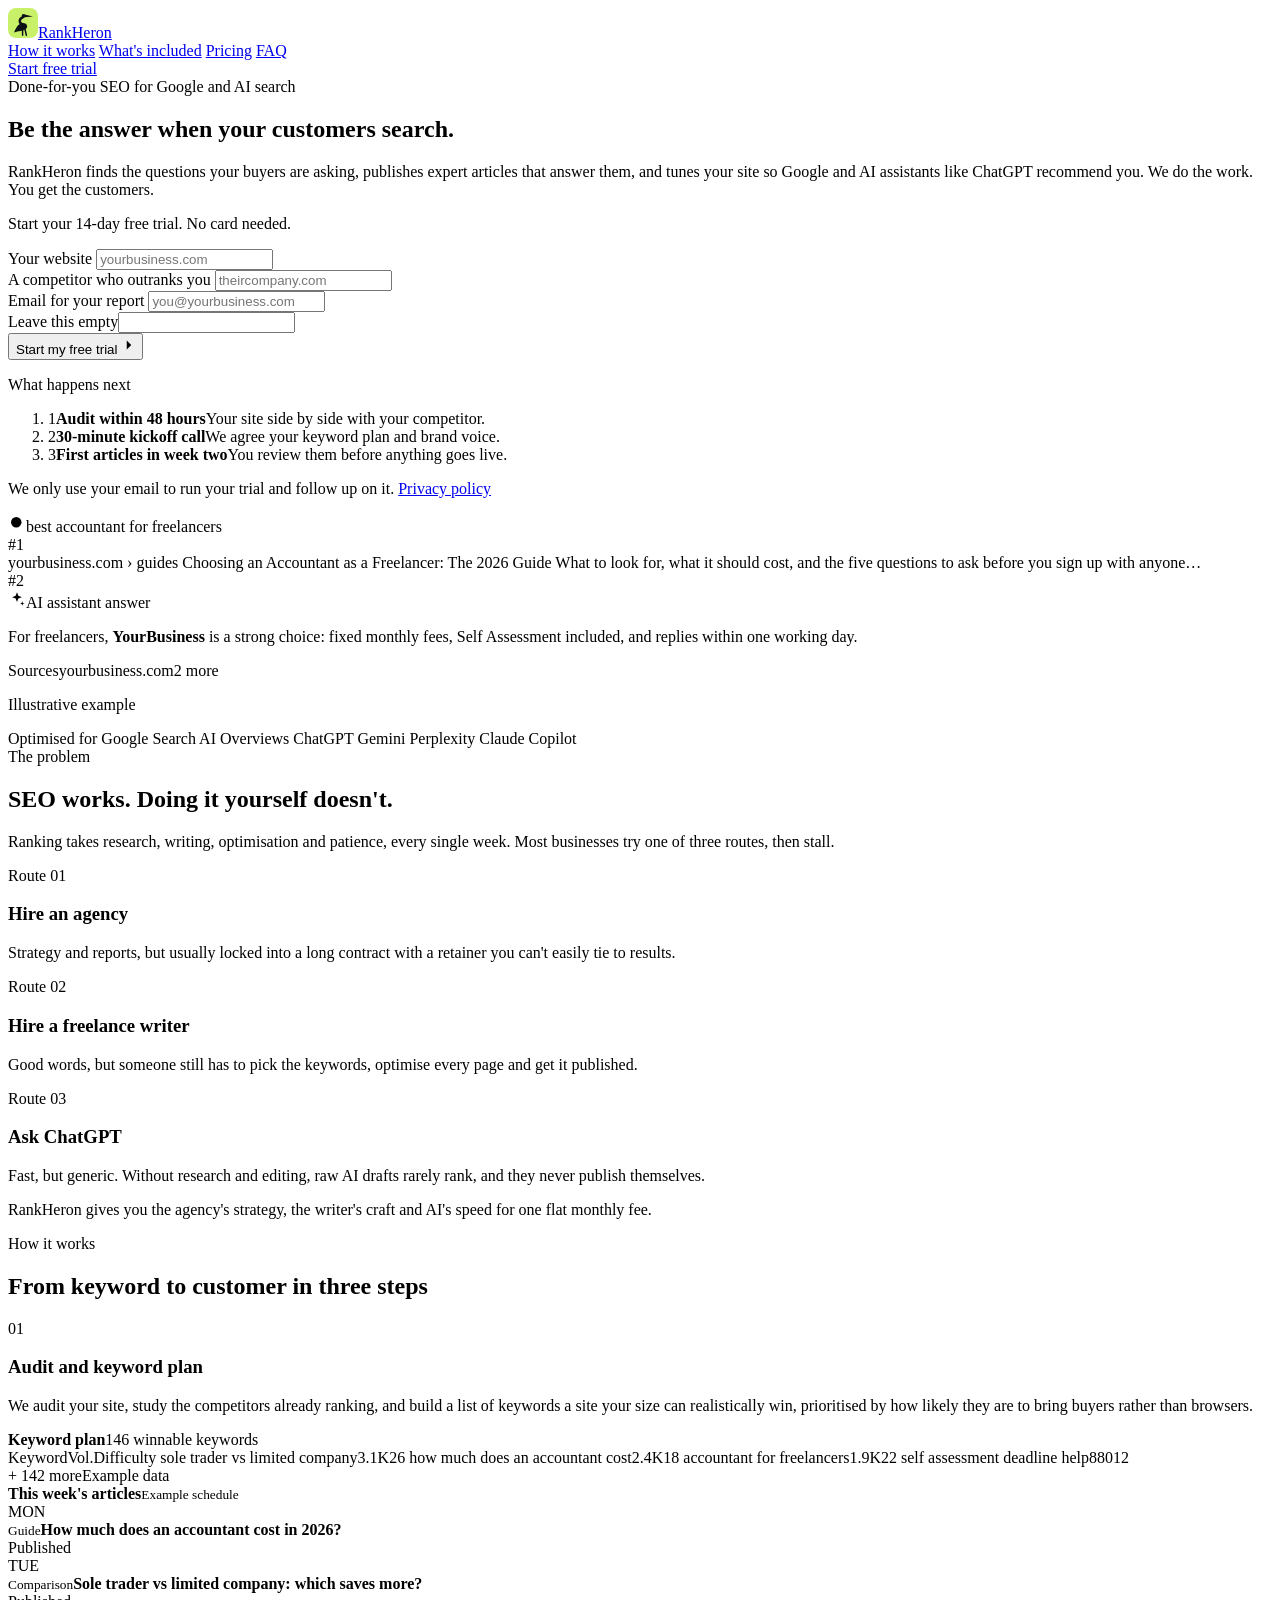
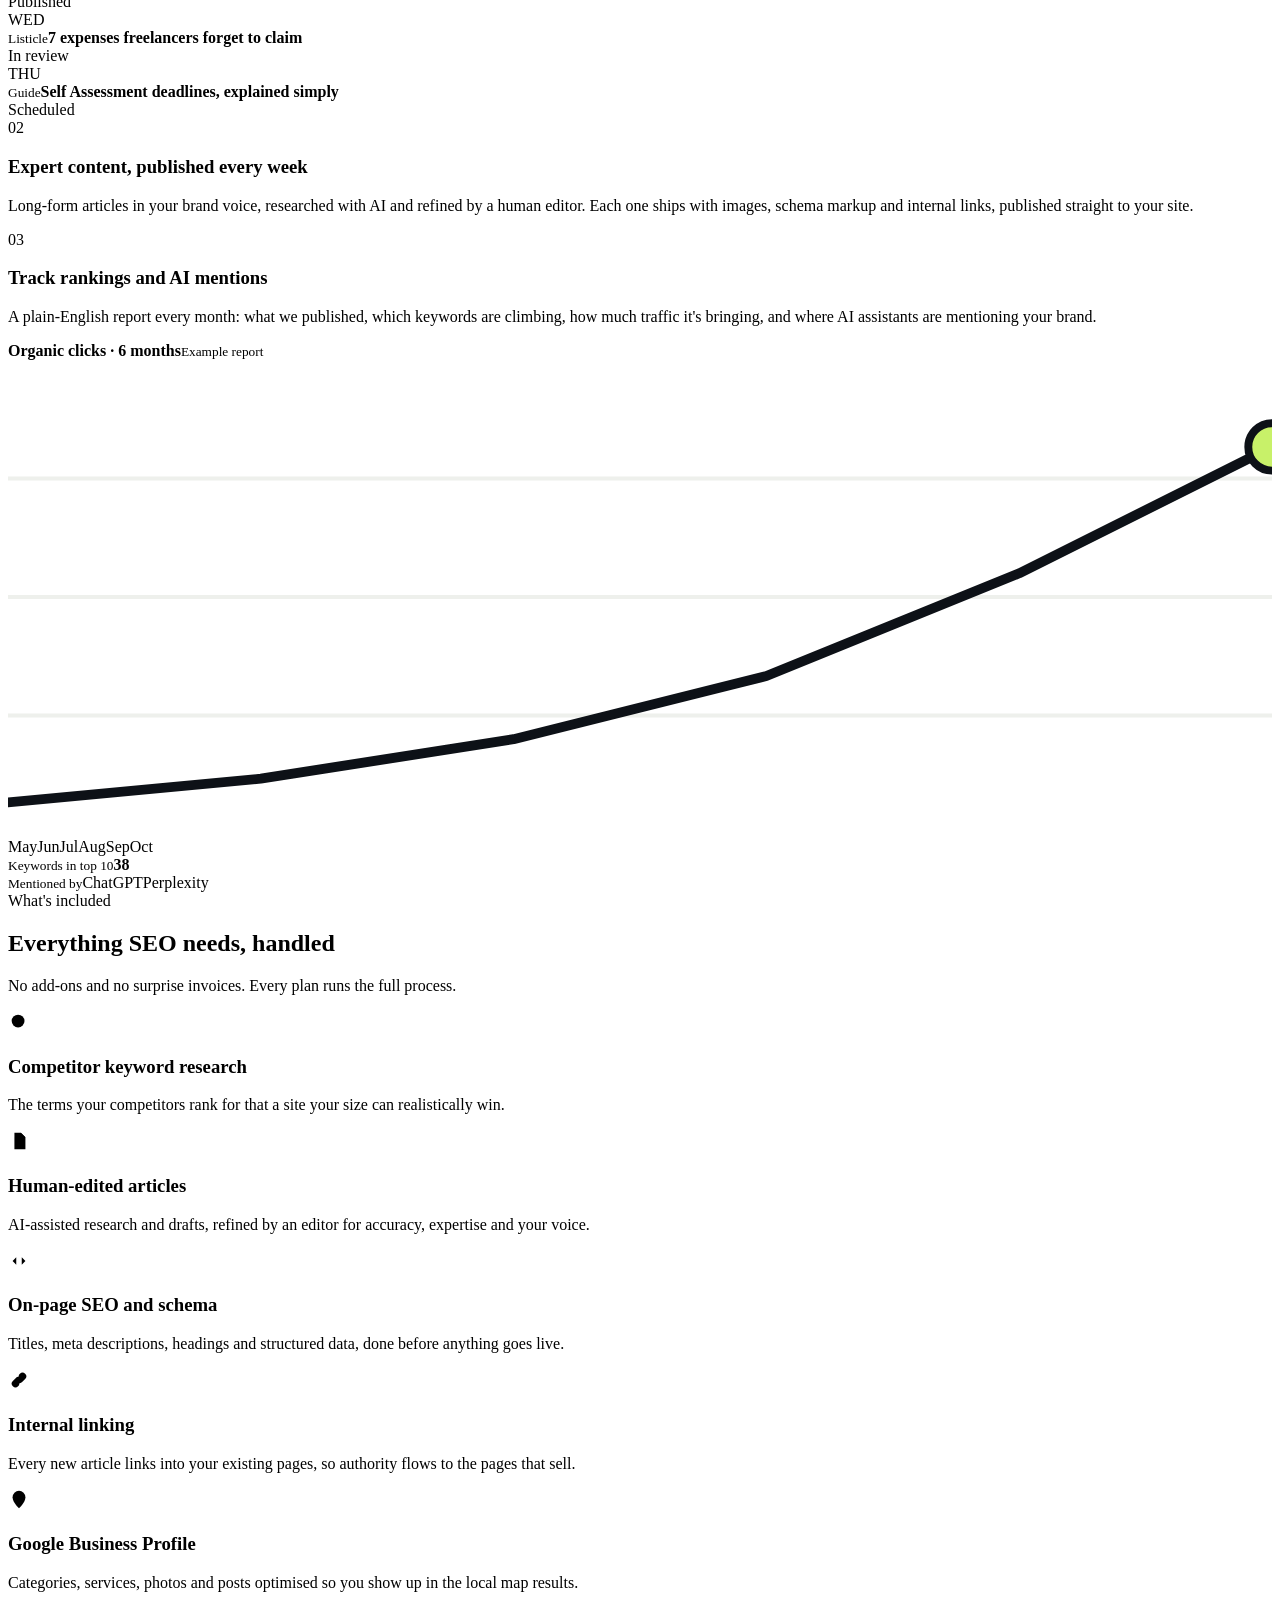
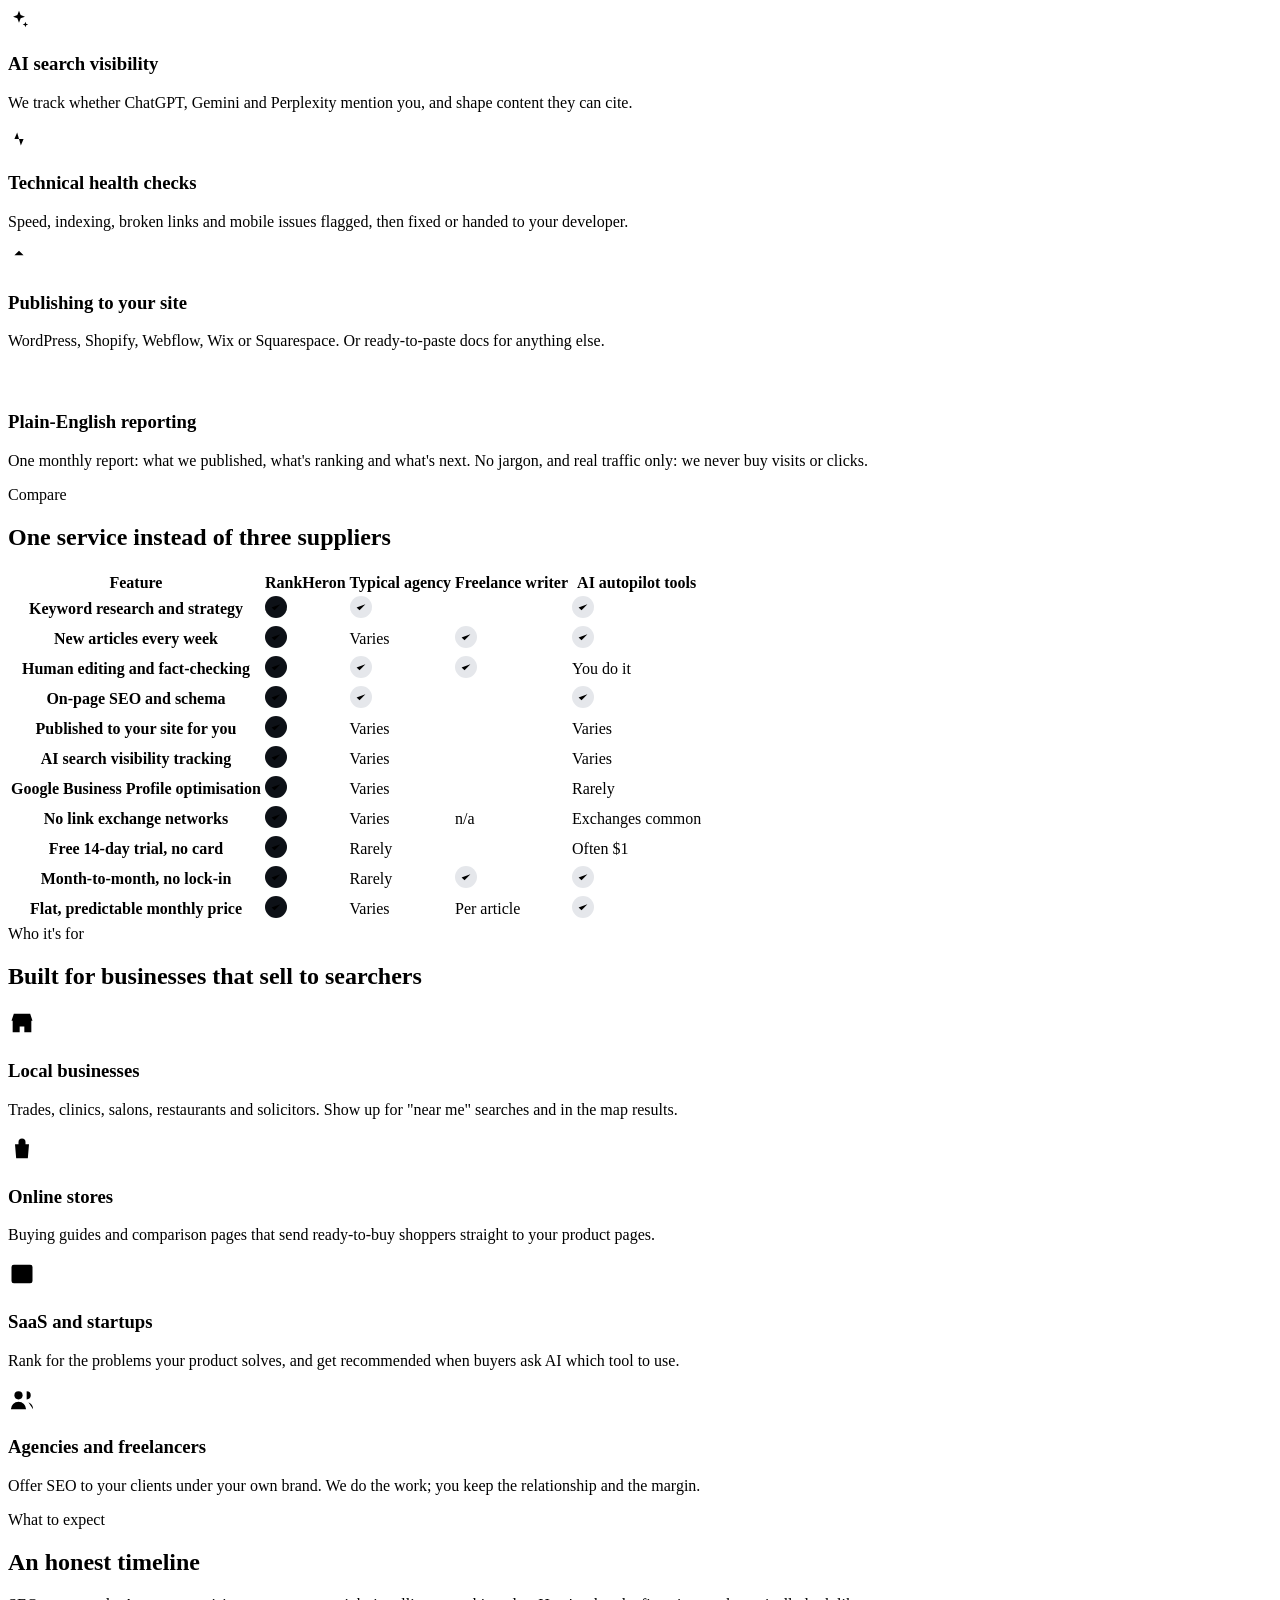
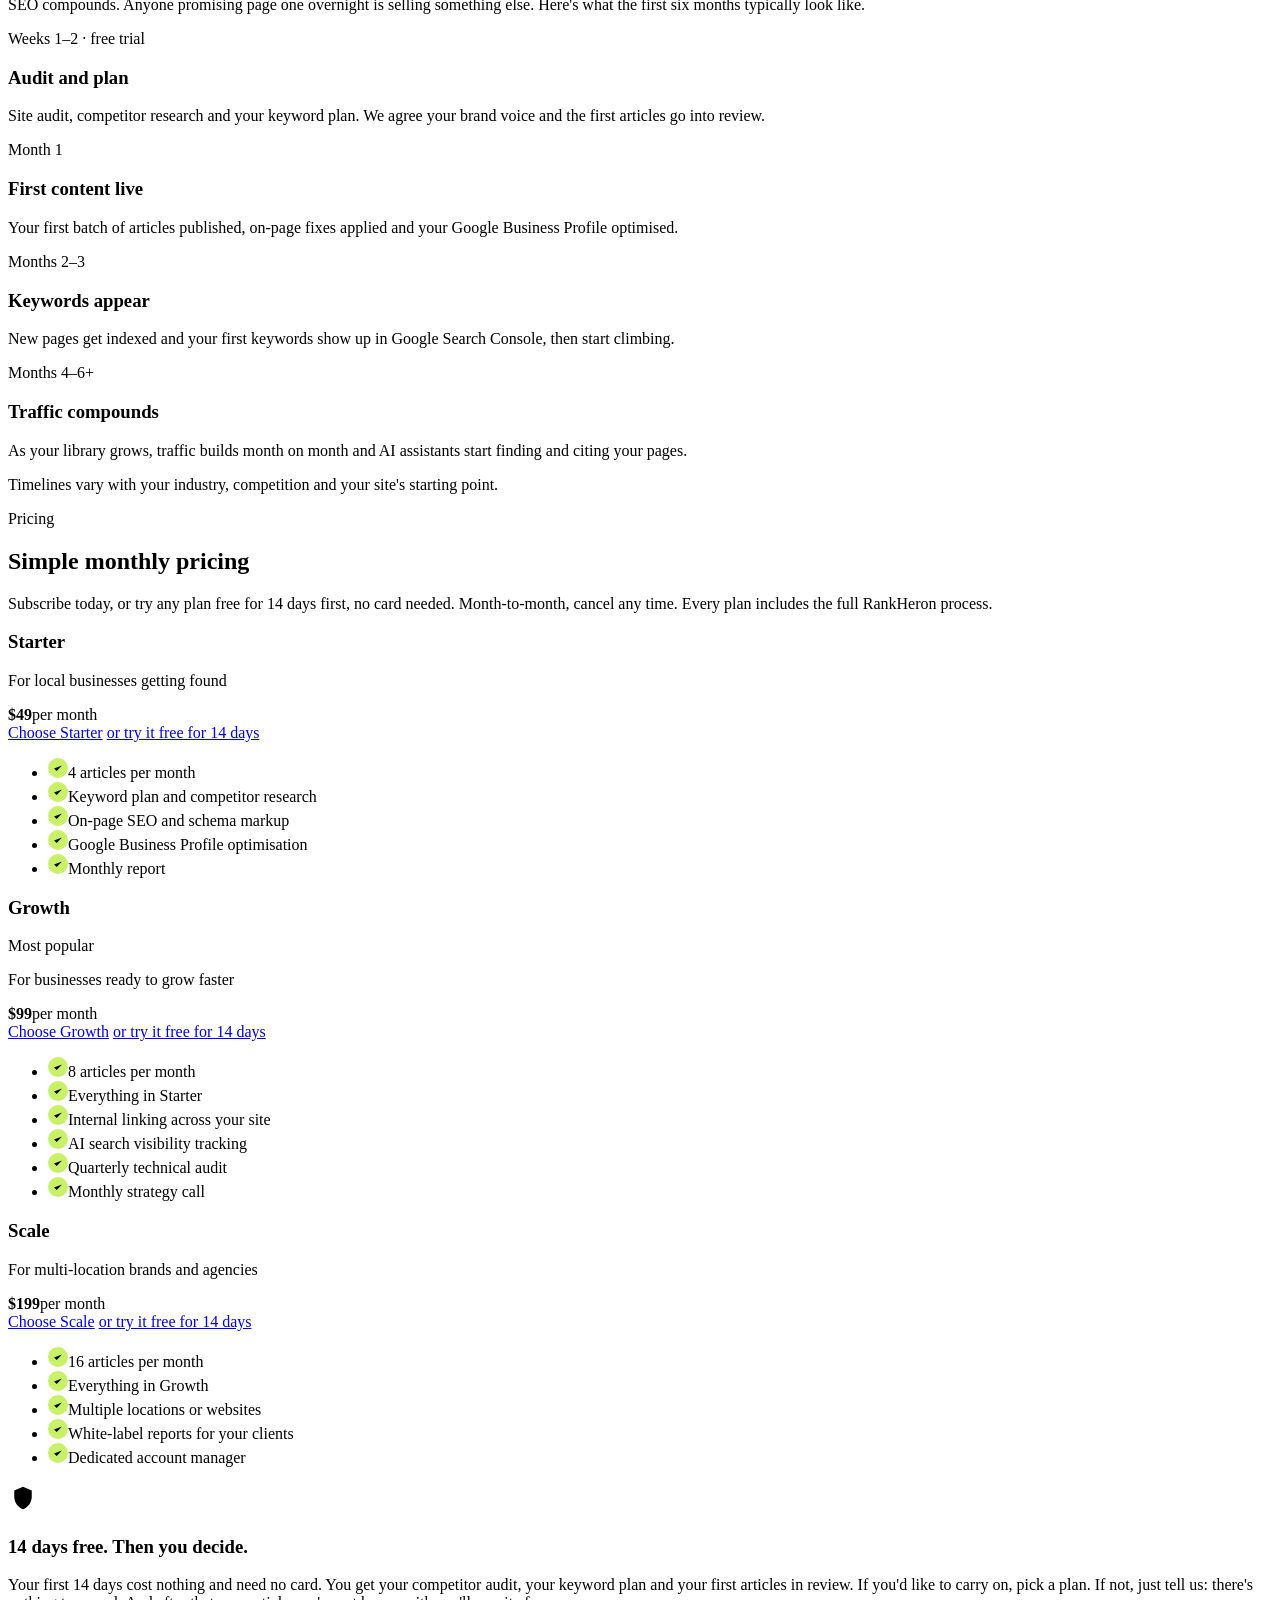
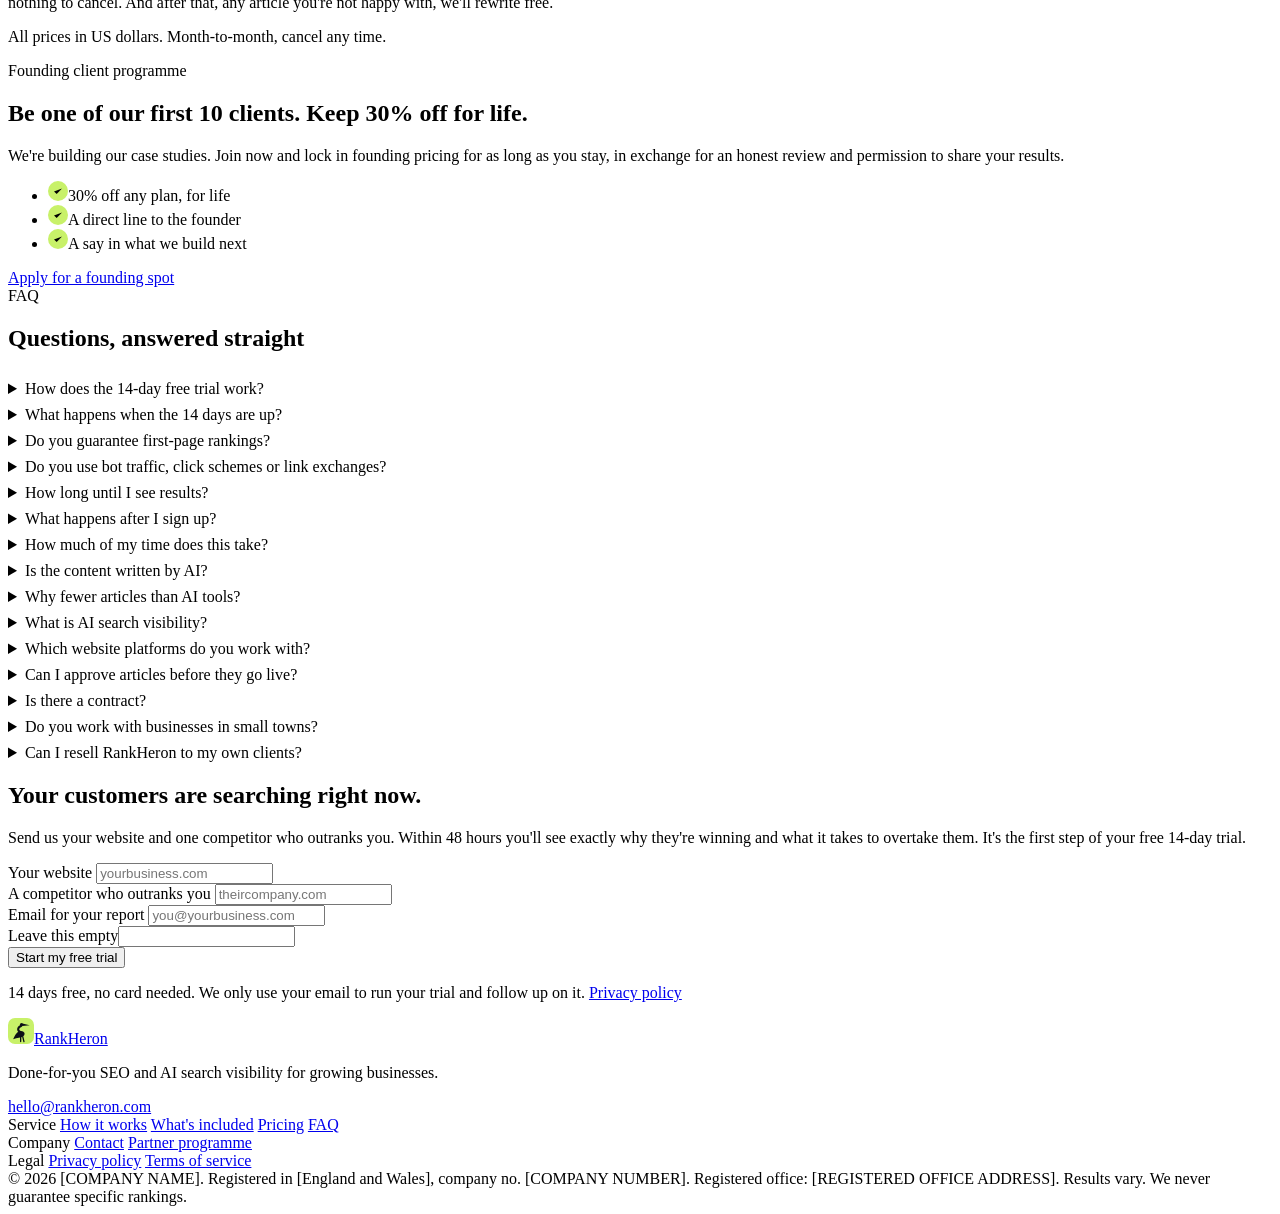
==== commit 1aa29e52: "Add files via upload" ====
--- a/index.html
+++ b/index.html
@@ -7,9 +7,9 @@
 <meta name="description" content="RankHeron finds the questions your buyers ask, publishes expert articles that answer them, and tracks your Google rankings and AI mentions. Try it free for 14 days, no card needed.">
 <link rel="canonical" href="https://rankheron.com/">
 <meta name="theme-color" content="#0D1117">
-<link rel="icon" href="[data-uri]" type="image/svg+xml">
-<link rel="icon" href="[data-uri]" sizes="32x32" type="image/png">
-<link rel="apple-touch-icon" href="[data-uri]">
+<link rel="icon" href="favicon.svg" type="image/svg+xml">
+<link rel="icon" href="favicon-32.png" sizes="32x32" type="image/png">
+<link rel="apple-touch-icon" href="apple-touch-icon.png">
 <meta property="og:type" content="website">
 <meta property="og:site_name" content="RankHeron">
 <meta property="og:locale" content="en_GB">
@@ -21,312 +21,9 @@
 <meta property="og:image:height" content="630">
 <meta property="og:image:alt" content="RankHeron: be the answer when your customers search. 14 days free.">
 <meta name="twitter:card" content="summary_large_image">
-<style>
-/* RankHeron — site styles */
-
-@font-face{font-family:'Bricolage Grotesque';font-style:normal;font-display:swap;font-weight:200 800;src:url([data-uri]) format('woff2')}
-@font-face{font-family:'DM Sans';font-style:normal;font-display:swap;font-weight:100 1000;src:url([data-uri]) format('woff2')}
-@font-face{font-family:'JetBrains Mono';font-style:normal;font-display:swap;font-weight:400;src:url([data-uri]) format('woff2')}
-@font-face{font-family:'JetBrains Mono';font-style:normal;font-display:swap;font-weight:500;src:url([data-uri]) format('woff2')}
-
-:root{
-  --accent:#C8F169;
-  --ink:#0D1117;--ink-2:#151A21;
-  --line-d:#2A313C;--line-d2:#2F3743;
-  --txt-d:#F5F7FA;--txt-d2:#C9D1DB;--txt-d3:#B4BDC9;--txt-d4:#9AA4B2;
-  --muted:#4B5563;--muted-2:#5B6472;
-  --line:#E3E5E0;--line-2:#F0F1EE;--soft:#F4F5F2;
-  --display:'Bricolage Grotesque',system-ui,sans-serif;
-  --body:'DM Sans',system-ui,sans-serif;
-  --mono:'JetBrains Mono',ui-monospace,SFMono-Regular,Menlo,monospace;
-}
-*{box-sizing:border-box}
-html{scroll-behavior:smooth;-webkit-text-size-adjust:100%}
-body{margin:0;background:#fff;color:var(--ink);font-family:var(--body);font-size:16px;line-height:1.5}
-h1,h2,h3,p{margin:0}
-a{color:#1F3FBF}a:hover{color:#142C8A}
-.sr-only{position:absolute;width:1px;height:1px;padding:0;margin:-1px;overflow:hidden;clip:rect(0,0,0,0);white-space:nowrap;border:0}
-.hp{position:absolute;left:-9999px;width:1px;height:1px;overflow:hidden}
-.ic{fill:none;stroke:currentColor;stroke-width:2;stroke-linecap:round;stroke-linejoin:round}
-input::placeholder{color:#8A94A3}
-a:focus-visible,button:focus-visible,input:focus-visible,summary:focus-visible{outline:3px solid #6E8BFF;outline-offset:2px}
-
-.wrap{max-width:1200px;margin:0 auto;padding-left:clamp(16px,4vw,40px);padding-right:clamp(16px,4vw,40px)}
-.dark{background:var(--ink);color:var(--txt-d)}
-.soft{background:var(--soft)}
-.section{padding-top:clamp(72px,8vw,112px);padding-bottom:clamp(72px,8vw,112px);display:flex;flex-direction:column;gap:48px}
-.head{display:flex;flex-direction:column;gap:16px;max-width:760px}
-.head.center{align-items:center;text-align:center}
-.eyebrow{font-family:var(--mono);font-size:13px;letter-spacing:.08em;text-transform:uppercase;color:var(--muted-2)}
-.dark .eyebrow{color:var(--txt-d4)}
-.h2{font-family:var(--display);font-weight:700;font-size:clamp(34px,4.2vw,54px);line-height:1.05;letter-spacing:-.03em}
-.lead{font-size:18px;line-height:1.6;color:var(--muted)}
-.dark .lead{color:var(--txt-d3)}
-.row{display:flex;flex-wrap:wrap;gap:20px}
-.accent{color:var(--accent)}
-
-/* Nav */
-.nav{display:flex;flex-wrap:wrap;align-items:center;justify-content:space-between;gap:16px 32px;padding-top:20px;padding-bottom:20px}
-.brand{display:flex;align-items:center;gap:10px;text-decoration:none;color:var(--txt-d)}
-.brand:hover{color:var(--txt-d)}
-.brand span{font-family:var(--display);font-weight:700;font-size:23px;letter-spacing:-.02em}
-.nav-links{display:flex;flex-wrap:wrap;align-items:center;gap:4px 28px;font-size:15px}
-.nav-links a{color:var(--txt-d2);text-decoration:none;padding:10px 0}
-.nav-links a:hover{color:#fff}
-.btn-pill{display:inline-flex;align-items:center;min-height:44px;padding:0 20px;border-radius:999px;background:var(--accent);color:var(--ink);font-weight:700;font-size:15px;text-decoration:none}
-.btn-pill:hover{color:var(--ink);filter:brightness(1.06)}
-
-/* Hero */
-.hero{display:flex;flex-wrap:wrap;align-items:center;gap:56px;padding-top:48px;padding-bottom:96px}
-.hero-copy{flex:1 1 500px;min-width:0;display:flex;flex-direction:column;align-items:flex-start;gap:28px}
-.badge{display:inline-flex;align-items:center;gap:10px;padding:8px 14px;border:1px solid var(--line-d);border-radius:999px;font-family:var(--mono);font-size:13px;color:var(--txt-d2)}
-.dot{width:8px;height:8px;border-radius:50%;background:var(--accent);display:block;flex:none}
-.h1{font-family:var(--display);font-weight:700;font-size:clamp(44px,6.2vw,78px);line-height:1;letter-spacing:-.035em}
-.hero-sub{font-size:clamp(17px,1.6vw,20px);line-height:1.55;color:var(--txt-d3);max-width:560px}
-
-/* Trial form */
-.trial-form{display:flex;flex-direction:column;gap:10px;width:100%;max-width:580px}
-.form-title{font-size:16px;font-weight:700;color:var(--txt-d)}
-.fields{display:flex;flex-wrap:wrap;gap:10px}
-.field{flex:1 1 220px;min-width:0;display:flex;flex-direction:column;gap:6px}
-.field.full{flex:none}
-.field label{font-size:13px;font-weight:600;color:var(--txt-d2)}
-.field input{width:100%;min-height:56px;padding:0 18px;border-radius:12px;border:1px solid var(--line-d2);background:var(--ink-2);color:var(--txt-d);font:400 17px/1.2 var(--body)}
-.btn-main{width:100%;min-height:56px;padding:0 24px;border:0;border-radius:12px;background:var(--accent);color:var(--ink);font:700 17px/1 var(--body);cursor:pointer;display:inline-flex;align-items:center;justify-content:center;gap:10px}
-.btn-main:hover{filter:brightness(1.06)}
-.btn-main:disabled{opacity:.7;cursor:wait}
-.btn-main .ic{stroke-width:2.4}
-.form-status{font-size:15px;font-weight:600;color:var(--accent)}
-.form-status:empty{display:none}
-.fine{font-size:14px;line-height:1.55;color:var(--txt-d4)}
-.fine a{color:var(--txt-d2)}
-.reviews-slot{margin-top:6px}
-.next-label{margin-top:8px;font-family:var(--mono);font-size:12px;letter-spacing:.08em;text-transform:uppercase;color:var(--txt-d4)}
-.next{list-style:none;margin:0;padding:0;display:flex;flex-wrap:wrap;gap:12px}
-.next li{flex:1 1 180px;min-width:0;display:flex;gap:10px;align-items:flex-start;font-size:13px;line-height:1.45;color:var(--txt-d4)}
-.next b{display:block;font-size:14px;font-weight:700;color:var(--txt-d);margin-bottom:2px}
-.next-n{flex:none;display:flex;align-items:center;justify-content:center;width:24px;height:24px;border-radius:50%;background:var(--accent);color:var(--ink);font-family:var(--mono);font-size:12px;font-weight:500}
-
-/* Hero visual */
-.hero-visual{flex:1 1 420px;min-width:0;display:flex;flex-direction:column;gap:16px}
-.serp{background:#fff;color:var(--ink);border-radius:18px;padding:22px 24px;box-shadow:0 24px 60px rgba(0,0,0,.4)}
-.serp-q{display:flex;align-items:center;gap:10px;padding:12px 16px;border-radius:999px;background:#F1F3F4;font-size:15px;color:#3C4043}
-.serp-q svg{flex:none;color:#5F6368}
-.serp-row{display:flex;gap:14px;margin-top:20px}
-.serp-row.ghost{opacity:.55;margin-top:18px}
-.rank{flex:none;display:flex;align-items:center;justify-content:center;width:34px;height:34px;border-radius:10px;font-family:var(--mono);font-size:13px}
-.rank-1{background:var(--ink);color:var(--accent);font-weight:500}
-.rank-2{background:#F1F3F4;color:#3C4043}
-.serp-res{min-width:0;display:flex;flex-direction:column;gap:4px}
-.serp-url{font-size:13px;color:#4D5156}
-.serp-title{font-size:19px;line-height:1.3;color:#1A0DAB}
-.serp-desc{font-size:14px;line-height:1.5;color:#4D5156}
-.bars{flex:1;display:flex;flex-direction:column;gap:8px;padding-top:4px}
-.bars i{display:block;border-radius:6px}
-.ai{background:var(--ink-2);border:1px solid var(--line-d);border-radius:18px;padding:22px 24px;display:flex;flex-direction:column;gap:14px}
-.ai-label{display:flex;align-items:center;gap:10px;font-family:var(--mono);font-size:13px;color:var(--txt-d4)}
-.ai-label svg{color:var(--accent)}
-.ai p{font-size:16px;line-height:1.6;color:#E6EBF1}
-.ai strong{color:#fff}
-.chips{display:flex;flex-wrap:wrap;align-items:center;gap:8px;font-size:13px}
-.chips>span:first-child{color:var(--txt-d4);margin-right:4px}
-.chip{padding:5px 10px;border-radius:999px;border:1px solid var(--line-d);color:var(--txt-d4);font-family:var(--mono)}
-.chip.on{border-color:var(--accent);color:var(--accent)}
-.note-r{font-family:var(--mono);font-size:12px;color:#8A94A3;text-align:right}
-.strip{border-top:1px solid #222934}
-.strip .wrap{padding-top:22px;padding-bottom:22px;display:flex;flex-wrap:wrap;align-items:center;justify-content:space-between;gap:12px 32px}
-.strip-label{font-family:var(--mono);font-size:12px;letter-spacing:.1em;text-transform:uppercase;color:var(--txt-d4)}
-.strip-item{font-weight:600;font-size:16px;color:#DDE3EA}
-
-/* Problem */
-.card{flex:1 1 300px;min-width:0;border:1px solid var(--line);border-radius:18px;padding:28px;display:flex;flex-direction:column;gap:12px}
-.card p{color:var(--muted);line-height:1.6}
-.mono-sm{font-family:var(--mono);font-size:13px;color:var(--muted-2)}
-.h3{font-family:var(--display);font-size:24px;letter-spacing:-.02em;font-weight:700}
-.punch{font-family:var(--display);font-size:clamp(22px,2.4vw,30px);line-height:1.3;letter-spacing:-.02em;max-width:900px}
-.hl{background:var(--accent);padding:0 6px;border-radius:4px;-webkit-box-decoration-break:clone;box-decoration-break:clone}
-
-/* How it works */
-.section.how{gap:64px}
-.step{display:flex;flex-wrap:wrap;align-items:center;gap:40px 64px}
-.step.rev{flex-wrap:wrap-reverse}
-.step-copy{flex:1 1 380px;min-width:0;display:flex;flex-direction:column;gap:14px}
-.num{display:flex;align-items:center;justify-content:center;width:44px;height:44px;border-radius:12px;background:var(--ink);color:var(--accent);font-family:var(--mono);font-weight:500}
-.step-title{font-family:var(--display);font-weight:700;font-size:clamp(26px,2.6vw,34px);letter-spacing:-.025em;line-height:1.1}
-.step-copy p{font-size:17px;line-height:1.65;color:var(--muted)}
-.panel{flex:1 1 440px;min-width:0;background:#fff;border:1px solid var(--line);border-radius:18px;padding:22px}
-.panel.col{display:flex;flex-direction:column;gap:16px}
-.panel-head{display:flex;flex-wrap:wrap;justify-content:space-between;align-items:center;gap:8px;font-family:var(--mono);font-size:13px}
-.panel-head b{font-weight:500;font-size:14px}
-.panel-head small{color:var(--muted-2);font-size:12px}
-.tag{padding:4px 10px;border-radius:999px;background:color-mix(in srgb,var(--accent) 45%,#fff)}
-.kw{display:grid;grid-template-columns:minmax(0,1fr) 56px 96px;column-gap:12px;font-family:var(--mono);font-size:13px;margin-top:14px}
-.kw>span{padding:10px 0;border-bottom:1px solid var(--line-2)}
-.kw>.th{padding:8px 0;border-bottom:1px solid var(--line);color:var(--muted-2)}
-.kw>.last{border-bottom:0}
-.diff{display:flex;align-items:center;gap:8px}
-.meter{display:block;width:48px;height:6px;border-radius:3px;background:#E5E7EB;overflow:hidden}
-.meter i{display:block;height:100%;background:var(--ink)}
-.panel-foot{display:flex;justify-content:space-between;gap:8px;margin-top:12px;color:var(--muted-2);font-size:12px;font-family:var(--mono)}
-.sched-head{margin-bottom:10px}
-.sched{display:flex;flex-wrap:wrap;align-items:center;gap:8px 14px;padding:12px 0;border-top:1px solid var(--line-2)}
-.day{width:40px;font-family:var(--mono);font-size:12px;color:var(--muted-2)}
-.art{flex:1 1 200px;min-width:0;display:flex;flex-direction:column;gap:2px}
-.art small{font-family:var(--mono);font-size:11px;color:var(--muted-2);text-transform:uppercase;letter-spacing:.06em}
-.art b{font-weight:600;font-size:15px}
-.status{padding:5px 10px;border-radius:999px;font-size:12px;font-weight:600}
-.s-pub{background:var(--accent)}
-.s-rev{background:#E8EBF0}
-.s-sch{border:1px solid #C9CDD2;padding:4px 10px}
-.chart{width:100%;height:auto;display:block}
-.months{display:flex;justify-content:space-between;font-family:var(--mono);font-size:11px;color:var(--muted-2)}
-.stats{display:flex;flex-wrap:wrap;gap:12px}
-.stat{flex:1 1 140px;background:var(--soft);border-radius:12px;padding:14px}
-.stat small{display:block;font-size:13px;color:var(--muted-2)}
-.stat strong{display:block;font-family:var(--display);font-weight:700;font-size:28px}
-.stat .pills{display:flex;flex-wrap:wrap;gap:6px;margin-top:6px}
-.pill-d{padding:3px 9px;border-radius:999px;background:var(--ink);color:var(--txt-d);font-size:12px}
-
-/* Included */
-.grid{display:flex;flex-wrap:wrap;gap:1px;background:var(--line);border:1px solid var(--line);border-radius:18px;overflow:hidden}
-.cell{flex:1 1 320px;min-width:0;background:#fff;padding:28px;display:flex;flex-direction:column;gap:12px}
-.cell h3{font-size:19px;font-weight:700}
-.cell p{color:var(--muted);line-height:1.6}
-.icon{display:flex;align-items:center;justify-content:center;width:44px;height:44px;border-radius:12px;background:var(--soft)}
-
-/* Compare */
-.section.compare{gap:40px}
-.table-box{overflow-x:auto;background:#fff;border:1px solid var(--line);border-radius:18px}
-table{width:100%;min-width:760px;border-collapse:collapse;font-size:15px}
-th,td{padding:16px;border-bottom:1px solid var(--line-2);text-align:center}
-thead th{padding:18px 16px;font-weight:600;border-bottom:1px solid var(--line)}
-thead th:first-child{text-align:left;padding-left:20px}
-thead th.us{background:var(--ink);color:var(--accent);font-family:var(--display);font-size:18px;font-weight:700;border-bottom:0}
-tbody th{text-align:left;padding:16px 20px;font-weight:500}
-td.us{background:color-mix(in srgb,var(--accent) 22%,#fff);border-bottom:0}
-tbody tr:last-child th,tbody tr:last-child td{border-bottom:0}
-td svg{display:inline-block;vertical-align:middle}
-.txt{font-family:var(--mono);font-size:13px;color:var(--muted-2)}
-.yes .ic{stroke-width:2.2}
-.yes.us-y{color:#fff}
-.yes.them{color:var(--ink)}
-.no{color:var(--muted-2)}
-
-/* Who */
-.who{flex:1 1 250px;min-width:0;background:var(--soft);border-radius:18px;padding:28px;display:flex;flex-direction:column;gap:14px}
-.who h3{font-family:var(--display);font-size:22px;letter-spacing:-.02em;font-weight:700}
-.who p{color:var(--muted);line-height:1.6}
-.who.inv{background:var(--ink);color:var(--txt-d)}
-.who.inv p{color:var(--txt-d3)}
-.who.inv svg{color:var(--accent)}
-
-/* Timeline */
-.tl{flex:1 1 240px;min-width:0;display:flex;flex-direction:column;gap:14px;padding-top:20px;border-top:2px solid #3A4250}
-.tl.first{border-top-color:var(--accent)}
-.tl .when{font-family:var(--mono);font-size:13px;color:var(--txt-d2)}
-.tl.first .when{color:var(--accent)}
-.tl h3{font-size:20px;font-weight:700}
-.tl p{color:var(--txt-d3);line-height:1.6}
-.small-d{font-size:14px;color:var(--txt-d4)}
-
-/* Pricing */
-.section.pricing{align-items:center;gap:40px}
-.toggle{display:inline-flex;flex-wrap:wrap;justify-content:center;gap:4px;padding:4px;border-radius:999px;background:var(--ink)}
-.toggle button{min-height:44px;padding:0 20px;border:0;border-radius:999px;font:600 15px/1 var(--body);cursor:pointer;background:transparent;color:var(--txt-d2)}
-.toggle button[aria-pressed="true"]{background:var(--accent);color:var(--ink)}
-.plans{display:flex;flex-wrap:wrap;align-items:stretch;gap:20px;width:100%}
-.plan{flex:1 1 300px;min-width:0;border:1px solid var(--line);border-radius:20px;padding:32px;display:flex;flex-direction:column;gap:22px}
-.plan.feat{background:var(--ink);color:var(--txt-d);border-color:var(--ink);box-shadow:0 24px 60px rgba(13,17,23,.25)}
-.plan-top{display:flex;flex-direction:column;gap:6px}
-.plan-name{display:flex;flex-wrap:wrap;align-items:center;justify-content:space-between;gap:8px}
-.plan h3{font-family:var(--display);font-size:26px;letter-spacing:-.02em;font-weight:700}
-.plan-for{color:var(--muted)}
-.feat .plan-for{color:var(--txt-d3)}
-.most{padding:5px 12px;border-radius:999px;background:var(--accent);color:var(--ink);font-size:12px;font-weight:700}
-.price{display:flex;align-items:baseline;flex-wrap:wrap;gap:8px}
-.price strong{font-family:var(--display);font-weight:700;font-size:52px;letter-spacing:-.03em;line-height:1}
-.price span{color:var(--muted);font-size:15px}
-.feat .price span{color:var(--txt-d3)}
-.btn-out,.btn-acc{display:flex;align-items:center;justify-content:center;min-height:52px;border-radius:12px;font-weight:700;text-decoration:none;text-align:center;padding:0 16px}
-.btn-out{border:1.5px solid var(--ink);color:var(--ink)}
-.btn-out:hover{background:var(--ink);color:#fff}
-.btn-acc{background:var(--accent);color:var(--ink)}
-.btn-acc:hover{color:var(--ink);filter:brightness(1.06)}
-.list{display:flex;flex-direction:column;gap:12px;font-size:15px;margin:0;padding:0;list-style:none}
-.list li{display:flex;gap:10px;align-items:flex-start}
-.tick{flex:none;margin-top:1px;color:var(--ink)}
-.tick .ic{stroke-width:2.2}
-.guarantee{width:100%;display:flex;flex-wrap:wrap;align-items:center;gap:20px 32px;padding:28px 32px;border-radius:20px;background:var(--soft)}
-.g-icon{flex:none;display:flex;align-items:center;justify-content:center;width:64px;height:64px;border-radius:50%;background:var(--ink);color:var(--accent)}
-.g-copy{flex:1 1 420px;min-width:0;display:flex;flex-direction:column;gap:6px}
-.g-copy h3{font-family:var(--display);font-size:24px;letter-spacing:-.02em;font-weight:700}
-.g-copy p{color:var(--muted);line-height:1.6}
-.price-note{font-size:14px;color:var(--muted-2);text-align:center}
-
-/* Founding */
-.founding{background:var(--accent);color:var(--ink)}
-.founding .wrap{padding-top:clamp(64px,7vw,96px);padding-bottom:clamp(64px,7vw,96px);display:flex;flex-wrap:wrap;align-items:center;gap:40px 64px}
-.founding .eyebrow{color:var(--ink)}
-.f-copy{flex:1 1 460px;min-width:0;display:flex;flex-direction:column;gap:18px}
-.f-h{font-family:var(--display);font-weight:700;font-size:clamp(32px,4vw,50px);line-height:1.05;letter-spacing:-.03em}
-.f-copy p{font-size:18px;line-height:1.6}
-.f-card{flex:1 1 340px;min-width:0;background:var(--ink);color:var(--txt-d);border-radius:20px;padding:30px;display:flex;flex-direction:column;gap:16px}
-.f-card .list{font-size:16px;gap:16px}
-.f-card .list li{gap:12px}
-.f-card .tick{margin-top:2px}
-.f-card .btn-acc{margin-top:8px}
-
-/* FAQ */
-.faq-wrap{max-width:880px}
-.section.faq-sec{gap:40px}
-.faq{display:flex;flex-direction:column;border-top:1px solid #D9DCD5}
-details{border-bottom:1px solid #D9DCD5}
-summary{list-style:none;cursor:pointer;display:flex;align-items:center;justify-content:space-between;gap:16px;padding:22px 0;font-size:18px;font-weight:600}
-summary::-webkit-details-marker{display:none}
-.plus{flex:none;transition:transform .2s}
-details[open] .plus{transform:rotate(45deg)}
-details p{padding:0 40px 24px 0;color:var(--muted);line-height:1.7}
-
-/* Final CTA */
-.final .wrap{max-width:900px;padding-top:clamp(80px,9vw,128px);padding-bottom:clamp(80px,9vw,128px);display:flex;flex-direction:column;align-items:center;gap:24px;text-align:center}
-.final-h{font-family:var(--display);font-weight:700;font-size:clamp(36px,5vw,64px);line-height:1.02;letter-spacing:-.035em}
-.final .lead{font-size:19px;max-width:640px}
-.final .trial-form{max-width:640px;text-align:left}
-.final .fine{text-align:center}
-
-/* Footer */
-footer{background:#090C10;color:var(--txt-d2);border-top:1px solid #1C222B}
-.foot{padding-top:56px;padding-bottom:32px;display:flex;flex-direction:column;gap:40px}
-.foot-top{display:flex;flex-wrap:wrap;gap:40px 64px;justify-content:space-between}
-.foot-brand{flex:1 1 280px;min-width:0;display:flex;flex-direction:column;gap:14px;max-width:340px}
-.foot-brand .brand span{font-size:21px}
-.foot-brand p{font-size:15px;line-height:1.6;color:var(--txt-d4)}
-.foot-brand .mail{color:var(--txt-d);font-size:15px}
-.foot-cols{display:flex;flex-wrap:wrap;gap:32px 64px}
-.foot-col{display:flex;flex-direction:column;gap:10px;font-size:15px}
-.foot-col .eyebrow{font-size:12px;color:#8A94A3}
-.foot-col a{color:var(--txt-d2);text-decoration:none}
-.foot-col a:hover{color:#fff;text-decoration:underline}
-.foot-bottom{display:flex;flex-wrap:wrap;justify-content:space-between;gap:12px;padding-top:24px;border-top:1px solid #1C222B;font-size:13px;color:#8A94A3}
-
-/* Legal pages */
-.legal{max-width:760px;margin:0 auto;padding:56px clamp(16px,4vw,40px) 96px}
-.legal h1{font-family:var(--display);font-weight:700;font-size:clamp(36px,5vw,52px);letter-spacing:-.03em;line-height:1.05;margin-bottom:10px}
-.legal h2{font-family:var(--display);font-weight:700;font-size:24px;letter-spacing:-.02em;margin:40px 0 12px}
-.legal p,.legal li{color:#2B3340;line-height:1.7}
-.legal p{margin:0 0 14px}
-.legal ul{padding-left:22px;margin:0 0 14px}
-.legal li{margin-bottom:6px}
-.updated{color:var(--muted-2);font-family:var(--mono);font-size:13px}
-
-/* Privacy and terms, shown when their link is clicked */
-.legal-sec{display:none;border-top:1px solid var(--line)}
-.legal-sec:target{display:block}
-.legal .legal-title{font-family:var(--display);font-weight:700;font-size:clamp(36px,5vw,52px);letter-spacing:-.03em;line-height:1.05;margin:0 0 10px}
-.legal h3{font-family:var(--display);font-weight:700;font-size:24px;letter-spacing:-.02em;margin:40px 0 12px}
-.legal .back{margin-top:32px}
-
-</style>
+<link rel="preload" href="fonts/bricolage-grotesque-latin-opsz-normal.woff2" as="font" type="font/woff2" crossorigin>
+<link rel="preload" href="fonts/dm-sans-latin-opsz-normal.woff2" as="font" type="font/woff2" crossorigin>
+<link rel="stylesheet" href="styles.css">
 <script type="application/ld+json">
 {"@context":"https://schema.org","@type":"Organization","name":"RankHeron","url":"https://rankheron.com/","logo":"https://rankheron.com/logo-512.png","email":"hello@rankheron.com","description":"Done-for-you SEO and AI search visibility for growing businesses."}
 </script>
@@ -377,7 +74,7 @@
 <li><span class="next-n">2</span><span><b>30-minute kickoff call</b>We agree your keyword plan and brand voice.</span></li>
 <li><span class="next-n">3</span><span><b>First articles in week two</b>You review them before anything goes live.</span></li>
 </ol>
-<p class="fine">We only use your email to run your trial and follow up on it. <a href="#privacy">Privacy policy</a></p>
+<p class="fine">We only use your email to run your trial and follow up on it. <a href="privacy.html">Privacy policy</a></p>
 <!-- REVIEWS BADGE: once you have real reviews, paste your Trustpilot TrustBox or Google reviews widget code inside the div below and delete the word "hidden". -->
 <div class="reviews-slot" id="reviews" hidden></div>
 </form>
@@ -629,18 +326,15 @@
 <section id="pricing" class="wrap section pricing">
 <div class="head center">
 <span class="eyebrow">Pricing</span>
-<h2 class="h2">Try it free for 14 days</h2>
-<p class="lead">No card needed to start. Then simple month-to-month pricing, cancel any time. Every plan includes the full RankHeron process.</p>
-</div>
-<div class="toggle" role="group" aria-label="Billing period">
-<button type="button" data-billing="monthly" aria-pressed="true">Monthly</button>
-<button type="button" data-billing="annual" aria-pressed="false">Annual · 2 months free</button>
+<h2 class="h2">Simple monthly pricing</h2>
+<p class="lead">Subscribe today, or try any plan free for 14 days first, no card needed. Month-to-month, cancel any time. Every plan includes the full RankHeron process.</p>
 </div>
 <div class="plans">
 <div class="plan">
 <div class="plan-top"><h3>Starter</h3><p class="plan-for">For local businesses getting found</p></div>
 <div class="price"><strong data-price="starter">$49</strong><span data-billing-note>per month</span></div>
-<a href="#start" class="btn-out">Start free with Starter</a>
+<a href="https://buy.stripe.com/00w28s2Ab7vPct38wVb3q00" class="btn-out">Choose Starter</a>
+<a href="#start" class="plan-alt">or try it free for 14 days</a>
 <ul class="list">
 <li><svg class="tick" width="20" height="20" viewBox="0 0 20 20" aria-hidden="true"><circle cx="10" cy="10" r="10" fill="#C8F169"/><path d="M6 10.5l2.7 2.5L14 7.5" class="ic"/></svg>4 articles per month</li>
 <li><svg class="tick" width="20" height="20" viewBox="0 0 20 20" aria-hidden="true"><circle cx="10" cy="10" r="10" fill="#C8F169"/><path d="M6 10.5l2.7 2.5L14 7.5" class="ic"/></svg>Keyword plan and competitor research</li>
@@ -652,7 +346,8 @@
 <div class="plan feat">
 <div class="plan-top"><div class="plan-name"><h3>Growth</h3><span class="most">Most popular</span></div><p class="plan-for">For businesses ready to grow faster</p></div>
 <div class="price"><strong data-price="growth">$99</strong><span data-billing-note>per month</span></div>
-<a href="#start" class="btn-acc">Start free with Growth</a>
+<a href="https://buy.stripe.com/5kQaEYdeP5nH3Wx9AZb3q01" class="btn-acc">Choose Growth</a>
+<a href="#start" class="plan-alt">or try it free for 14 days</a>
 <ul class="list">
 <li><svg class="tick" width="20" height="20" viewBox="0 0 20 20" aria-hidden="true"><circle cx="10" cy="10" r="10" fill="#C8F169"/><path d="M6 10.5l2.7 2.5L14 7.5" class="ic"/></svg>8 articles per month</li>
 <li><svg class="tick" width="20" height="20" viewBox="0 0 20 20" aria-hidden="true"><circle cx="10" cy="10" r="10" fill="#C8F169"/><path d="M6 10.5l2.7 2.5L14 7.5" class="ic"/></svg>Everything in Starter</li>
@@ -665,7 +360,8 @@
 <div class="plan">
 <div class="plan-top"><h3>Scale</h3><p class="plan-for">For multi-location brands and agencies</p></div>
 <div class="price"><strong data-price="scale">$199</strong><span data-billing-note>per month</span></div>
-<a href="mailto:hello@rankheron.com?subject=Scale%20plan" class="btn-out">Talk to us</a>
+<a href="https://buy.stripe.com/eVqfZigr1cQ978JfZnb3q02" class="btn-out">Choose Scale</a>
+<a href="#start" class="plan-alt">or try it free for 14 days</a>
 <ul class="list">
 <li><svg class="tick" width="20" height="20" viewBox="0 0 20 20" aria-hidden="true"><circle cx="10" cy="10" r="10" fill="#C8F169"/><path d="M6 10.5l2.7 2.5L14 7.5" class="ic"/></svg>16 articles per month</li>
 <li><svg class="tick" width="20" height="20" viewBox="0 0 20 20" aria-hidden="true"><circle cx="10" cy="10" r="10" fill="#C8F169"/><path d="M6 10.5l2.7 2.5L14 7.5" class="ic"/></svg>Everything in Growth</li>
@@ -713,7 +409,7 @@
 </div>
 <div class="faq">
 <details><summary>How does the 14-day free trial work?<svg class="plus" width="22" height="22" viewBox="0 0 24 24" aria-hidden="true"><path d="M12 5v14M5 12h14" class="ic"/></svg></summary><p>Send us your website, a competitor and your email. No card needed. Over the next 14 days you get your competitor audit, your keyword plan and your first articles in review, so you can judge the work before you pay anything.</p></details>
-<details><summary>What happens when the 14 days are up?<svg class="plus" width="22" height="22" viewBox="0 0 24 24" aria-hidden="true"><path d="M12 5v14M5 12h14" class="ic"/></svg></summary><p>We'll check in before your trial ends. If you want to carry on, choose a plan and we'll send your first invoice. If not, just let us know. We never took a card, so there's nothing to cancel.</p></details>
+<details><summary>What happens when the 14 days are up?<svg class="plus" width="22" height="22" viewBox="0 0 24 24" aria-hidden="true"><path d="M12 5v14M5 12h14" class="ic"/></svg></summary><p>We'll check in before your trial ends. If you want to carry on, choose a plan and subscribe securely through Stripe. If not, just let us know. We never took a card, so there's nothing to cancel.</p></details>
 <details><summary>Do you guarantee first-page rankings?<svg class="plus" width="22" height="22" viewBox="0 0 24 24" aria-hidden="true"><path d="M12 5v14M5 12h14" class="ic"/></svg></summary><p>No, and be wary of anyone who does. Google itself says no one can guarantee a #1 ranking. What we guarantee is the work: how many articles are published, when they go live, and a transparent report of exactly what changed.</p></details>
 <details><summary>Do you use bot traffic, click schemes or link exchanges?<svg class="plus" width="22" height="22" viewBox="0 0 24 24" aria-hidden="true"><path d="M12 5v14M5 12h14" class="ic"/></svg></summary><p>Never. Some services pad reports with automated visits or paid search clicks, and some swap links automatically between their customers' sites. Google's spam policies treat machine-generated traffic and excessive link exchanges as manipulation, and the numbers they produce mean nothing for your business. We never buy traffic, clicks or links: the growth in your report comes from real people finding you in search.</p></details>
 <details><summary>How long until I see results?<svg class="plus" width="22" height="22" viewBox="0 0 24 24" aria-hidden="true"><path d="M12 5v14M5 12h14" class="ic"/></svg></summary><p>Most sites see new keywords appear in Google Search Console within two to three months, with traffic building from month four onwards as your content library grows. Competitive industries can take longer.</p></details>
@@ -754,97 +450,8 @@
 <div class="hp" aria-hidden="true"><label>Leave this empty<input type="text" name="_gotcha" tabindex="-1" autocomplete="off"></label></div>
 <button type="submit" class="btn-main">Start my free trial</button>
 <p class="form-status" role="status" aria-live="polite"></p>
-<p class="fine">14 days free, no card needed. We only use your email to run your trial and follow up on it. <a href="#privacy">Privacy policy</a></p>
+<p class="fine">14 days free, no card needed. We only use your email to run your trial and follow up on it. <a href="privacy.html">Privacy policy</a></p>
 </form>
-</div>
-</section>
-<section id="privacy" class="legal-sec">
-<!-- TEMPLATE: fill in every [BRACKETED] item and have it checked before relying on it. This is a starting point, not legal advice. -->
-<div class="legal">
-<h2 class="legal-title">Privacy policy</h2>
-<p class="updated">Last updated: 13 November 2026</p>
-
-<h3>Who we are</h3>
-<p>RankHeron is run by [COMPANY NAME], registered in [England and Wales] with company number [COMPANY NUMBER]. Our registered office is [REGISTERED OFFICE ADDRESS]. We are the controller of the personal data described here. You can contact us about anything in this policy at <a href="mailto:hello@rankheron.com">hello@rankheron.com</a>.</p>
-
-<h3>What we collect</h3>
-<ul>
-<li><strong>When you start a free trial:</strong> your email address, your website address and the competitor website you name.</li>
-<li><strong>When you become a client:</strong> the details you give us in our onboarding form (about your business, customers and brand voice), your billing details, and access to your website or Google Business Profile if you choose to give it.</li>
-<li><strong>When you email us:</strong> your name, email address and whatever you include in your message.</li>
-</ul>
-<p>This website does not use analytics or advertising cookies, and its fonts are hosted on our own server.</p>
-
-<h3>How we use it, and why we're allowed to</h3>
-<ul>
-<li>To run your free trial and prepare your competitor audit, because you asked us to (steps taken at your request before entering a contract).</li>
-<li>To deliver the service you pay for and invoice you (performance of our contract with you).</li>
-<li>To follow up with you about your trial or service, and to keep our systems secure (our legitimate interests).</li>
-<li>To keep accounting and tax records (legal obligation).</li>
-</ul>
-<p>We only email you about your trial and our service. We won't add you to a newsletter or marketing list without asking first, and you can tell us to stop contacting you at any time.</p>
-
-<h3>Who we share it with</h3>
-<p>We don't sell your data. We share it only with companies that help us run RankHeron, under contracts that require them to protect it: [EMAIL PROVIDER], [FORM PROVIDER, e.g. Formspree], [WEBSITE HOST] and [ACCOUNTING SOFTWARE]. If any of them stores data outside the UK, we make sure appropriate safeguards are in place.</p>
-
-<h3>How long we keep it</h3>
-<p>If you try RankHeron but don't become a client, we delete your details within [12 months] of your trial ending. If you become a client, we keep your details while you're a client and for [6 years] afterwards for accounting and tax purposes.</p>
-
-<h3>Your rights</h3>
-<p>You can ask us to see, correct or delete your personal data, to restrict or object to how we use it, or to send it to you in a portable format. Email <a href="mailto:hello@rankheron.com">hello@rankheron.com</a> and we'll respond within one month.</p>
-<p>If you're unhappy with how we've handled your data, you can complain to the Information Commissioner's Office at <a href="https://ico.org.uk">ico.org.uk</a>. We'd appreciate the chance to put things right first.</p>
-
-<h3>Changes to this policy</h3>
-<p>If we add anything that changes how we use your data, such as analytics or a reviews widget, we'll update this page and change the date above.</p>
-<p class="back"><a href="#top">Back to top</a></p>
-</div>
-</section>
-<section id="terms" class="legal-sec">
-<!-- TEMPLATE: fill in every [BRACKETED] item and have it checked before relying on it. This is a starting point, not legal advice. -->
-<div class="legal">
-<h2 class="legal-title">Terms of service</h2>
-<p class="updated">Last updated: 13 November 2026</p>
-
-<h3>1. About these terms</h3>
-<p>These terms apply when you use RankHeron, a service provided by [COMPANY NAME], registered in [England and Wales] with company number [COMPANY NUMBER] ("we", "us"). By starting a free trial or a paid plan, you agree to them.</p>
-
-<h3>2. The 14-day free trial</h3>
-<ul>
-<li>Your trial lasts 14 days from the day we confirm it has started. We don't ask for a card or any payment details.</li>
-<li>During the trial you receive a competitor audit, a keyword plan and your first articles in review.</li>
-<li>One free trial per business. We may decline a trial request, for example if we can't serve your industry well.</li>
-<li>When the trial ends, you can choose a paid plan. If you don't, the trial simply ends. Nothing is charged automatically.</li>
-<li>[Articles we publish to your site during the trial are yours to keep.]</li>
-</ul>
-
-<h3>3. Plans and payment</h3>
-<ul>
-<li>Prices are shown on our website in US dollars [and exclude VAT, which we add where it applies].</li>
-<li>Monthly plans are invoiced monthly in advance. Annual plans are invoiced once a year in advance.</li>
-<li>Invoices are due within [7] days.</li>
-</ul>
-
-<h3>4. Cancelling</h3>
-<p>Plans are month-to-month. You can cancel at any time by emailing <a href="mailto:hello@rankheron.com">hello@rankheron.com</a> before your next billing date, and you won't be billed again. If you're unhappy with an article, tell us and we'll rewrite it free.</p>
-
-<h3>5. What we promise, and what we can't</h3>
-<p>We'll deliver the work your plan includes: the agreed number of articles each month, on-page optimisation and a monthly report. Search engines and AI assistants decide their own results, so we can't guarantee any particular ranking, amount of traffic or AI mention.</p>
-
-<h3>6. Your part</h3>
-<p>Please give us accurate information about your business and the access we need to publish. You're responsible for checking any content you approve, especially anything that gives legal, financial or medical guidance.</p>
-
-<h3>7. Who owns the content</h3>
-<p>Once you've paid for a month, the content we produced for you in that month belongs to you, including after you cancel.</p>
-
-<h3>8. Liability</h3>
-<p>Our total liability to you is limited to the fees you paid us in the [3] months before the claim. Nothing in these terms limits liability that can't be limited by law.</p>
-
-<h3>9. Law</h3>
-<p>These terms are governed by the law of [England and Wales], and its courts have jurisdiction.</p>
-
-<h3>10. Contact</h3>
-<p>Questions about these terms: <a href="mailto:hello@rankheron.com">hello@rankheron.com</a>.</p>
-<p class="back"><a href="#top">Back to top</a></p>
 </div>
 </section>
 </main>
@@ -873,8 +480,8 @@
 </div>
 <div class="foot-col">
 <span class="eyebrow">Legal</span>
-<a href="#privacy">Privacy policy</a>
-<a href="#terms">Terms of service</a>
+<a href="privacy.html">Privacy policy</a>
+<a href="terms.html">Terms of service</a>
 </div>
 </div>
 </div>
@@ -885,80 +492,6 @@
 </div>
 </footer>
 
-<script>
-(function () {
-  // ---------------------------------------------------------------
-  // WHERE TRIAL SIGN-UPS GO
-  // Paste a form endpoint below to receive sign-ups automatically,
-  // e.g. a free Formspree form: "https://formspree.io/f/abcdwxyz".
-  // While it's empty, the visitor's email app opens with their
-  // details already filled in, addressed to CONTACT_EMAIL.
-  // ---------------------------------------------------------------
-  var FORM_ENDPOINT = "";
-  var CONTACT_EMAIL = "hello@rankheron.com";
-
-  // Pricing: monthly prices in US dollars; annual = 10 months spread over 12.
-  var PRICES = { starter: 49, growth: 99, scale: 199 };
-
-  var billingButtons = document.querySelectorAll("[data-billing]");
-  function setBilling(annual) {
-    billingButtons.forEach(function (b) {
-      b.setAttribute("aria-pressed", String((b.getAttribute("data-billing") === "annual") === annual));
-    });
-    document.querySelectorAll("[data-price]").forEach(function (el) {
-      var monthly = PRICES[el.getAttribute("data-price")];
-      el.textContent = "$" + (annual ? Math.round((monthly * 10) / 12) : monthly);
-    });
-    document.querySelectorAll("[data-billing-note]").forEach(function (el) {
-      el.textContent = annual ? "per month, billed yearly" : "per month";
-    });
-  }
-  billingButtons.forEach(function (b) {
-    b.addEventListener("click", function () {
-      setBilling(b.getAttribute("data-billing") === "annual");
-    });
-  });
-
-  // Trial sign-up forms
-  document.querySelectorAll("[data-trial-form]").forEach(function (form) {
-    form.addEventListener("submit", function (e) {
-      e.preventDefault();
-      var status = form.querySelector(".form-status");
-      var button = form.querySelector('button[type="submit"]');
-      var data = new FormData(form);
-      if (data.get("_gotcha")) return; // spam bot
-
-      if (FORM_ENDPOINT) {
-        button.disabled = true;
-        status.textContent = "Sending…";
-        fetch(FORM_ENDPOINT, { method: "POST", body: data, headers: { Accept: "application/json" } })
-          .then(function (r) {
-            if (!r.ok) throw new Error("HTTP " + r.status);
-            form.reset();
-            status.textContent = "You're in! Your 14-day free trial has started. Look out for your competitor audit within 48 hours.";
-          })
-          .catch(function () {
-            status.textContent = "Sorry, that didn't send. Please email " + CONTACT_EMAIL + " and we'll get you started.";
-          })
-          .then(function () {
-            button.disabled = false;
-          });
-      } else {
-        var body =
-          "Please start my 14-day free trial.\n\n" +
-          "Website: " + data.get("website") + "\n" +
-          "Competitor: " + data.get("competitor") + "\n" +
-          "Email: " + data.get("email") + "\n";
-        window.location.href =
-          "mailto:" + CONTACT_EMAIL +
-          "?subject=" + encodeURIComponent("14-day free trial") +
-          "&body=" + encodeURIComponent(body);
-        status.textContent = "Your email app should open with your details filled in. Press send and we'll get started.";
-      }
-    });
-  });
-})();
-
-</script>
+<script src="main.js"></script>
 </body>
 </html>
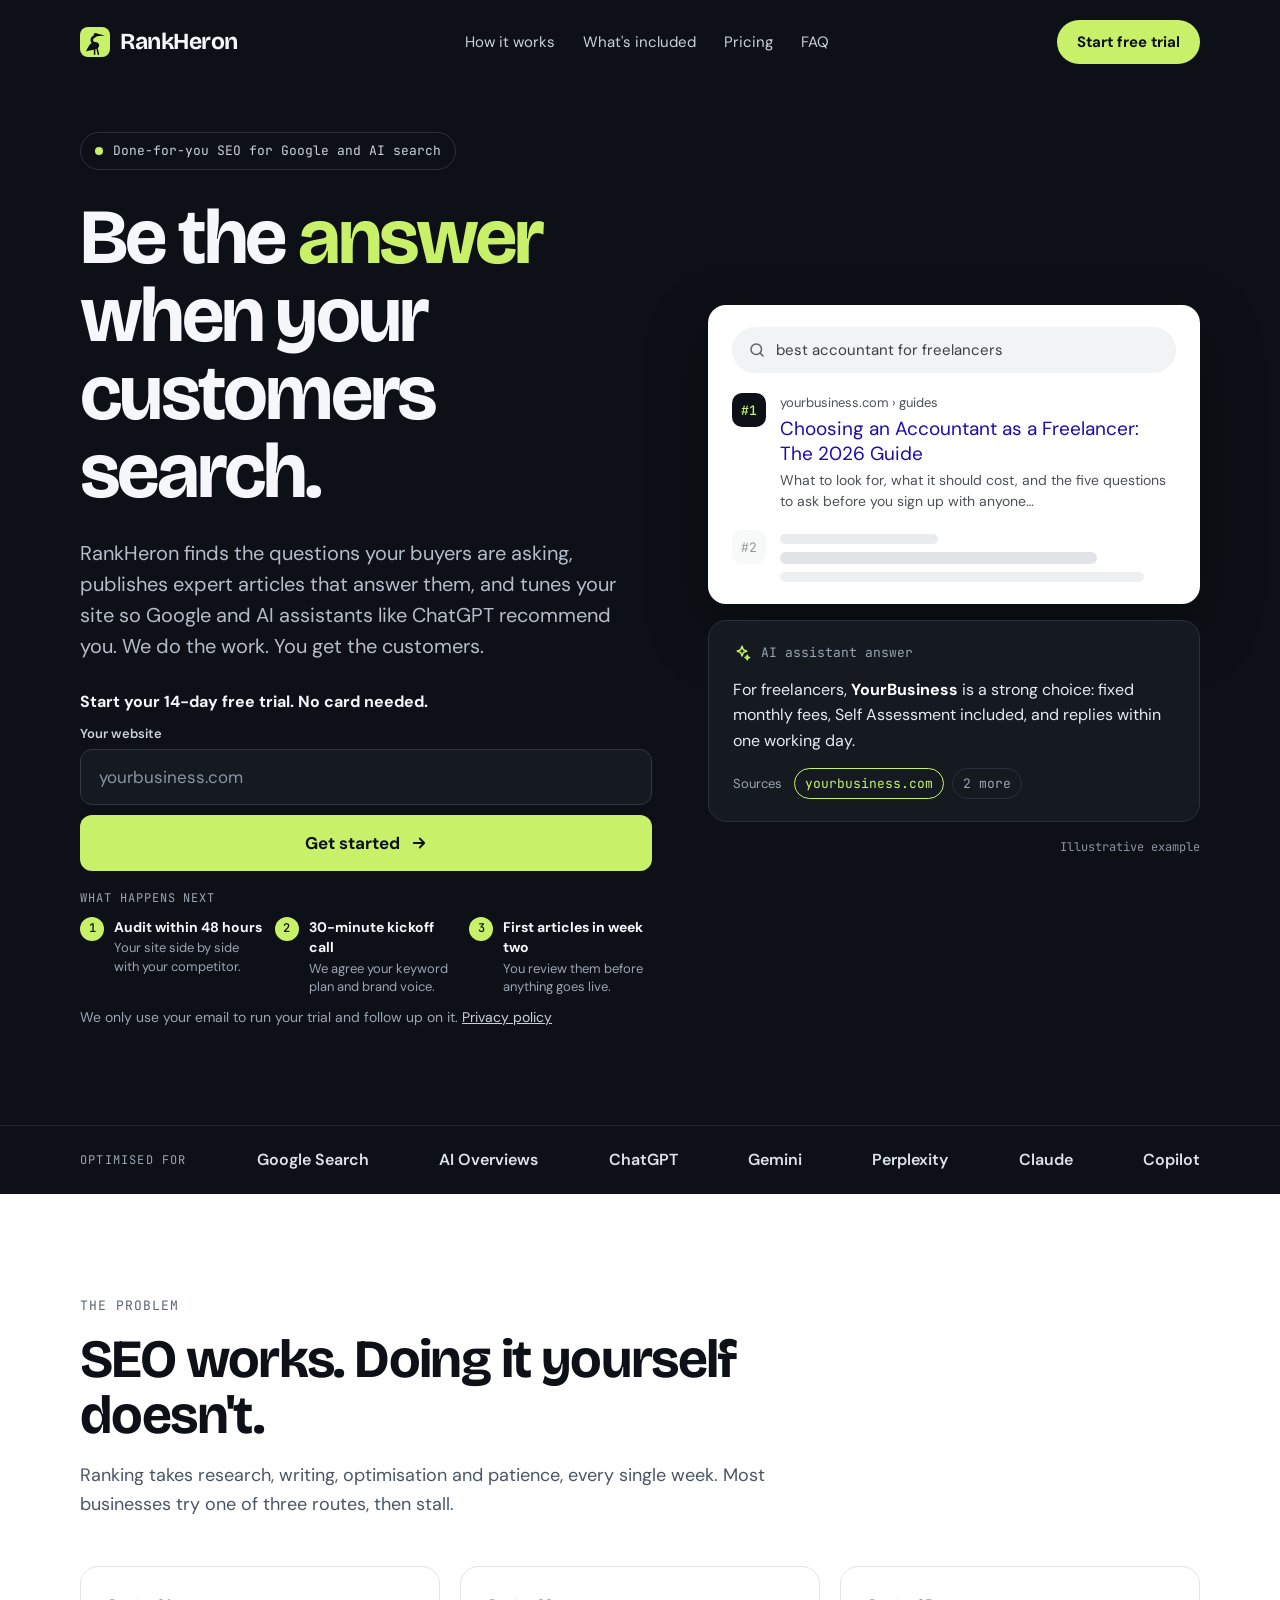
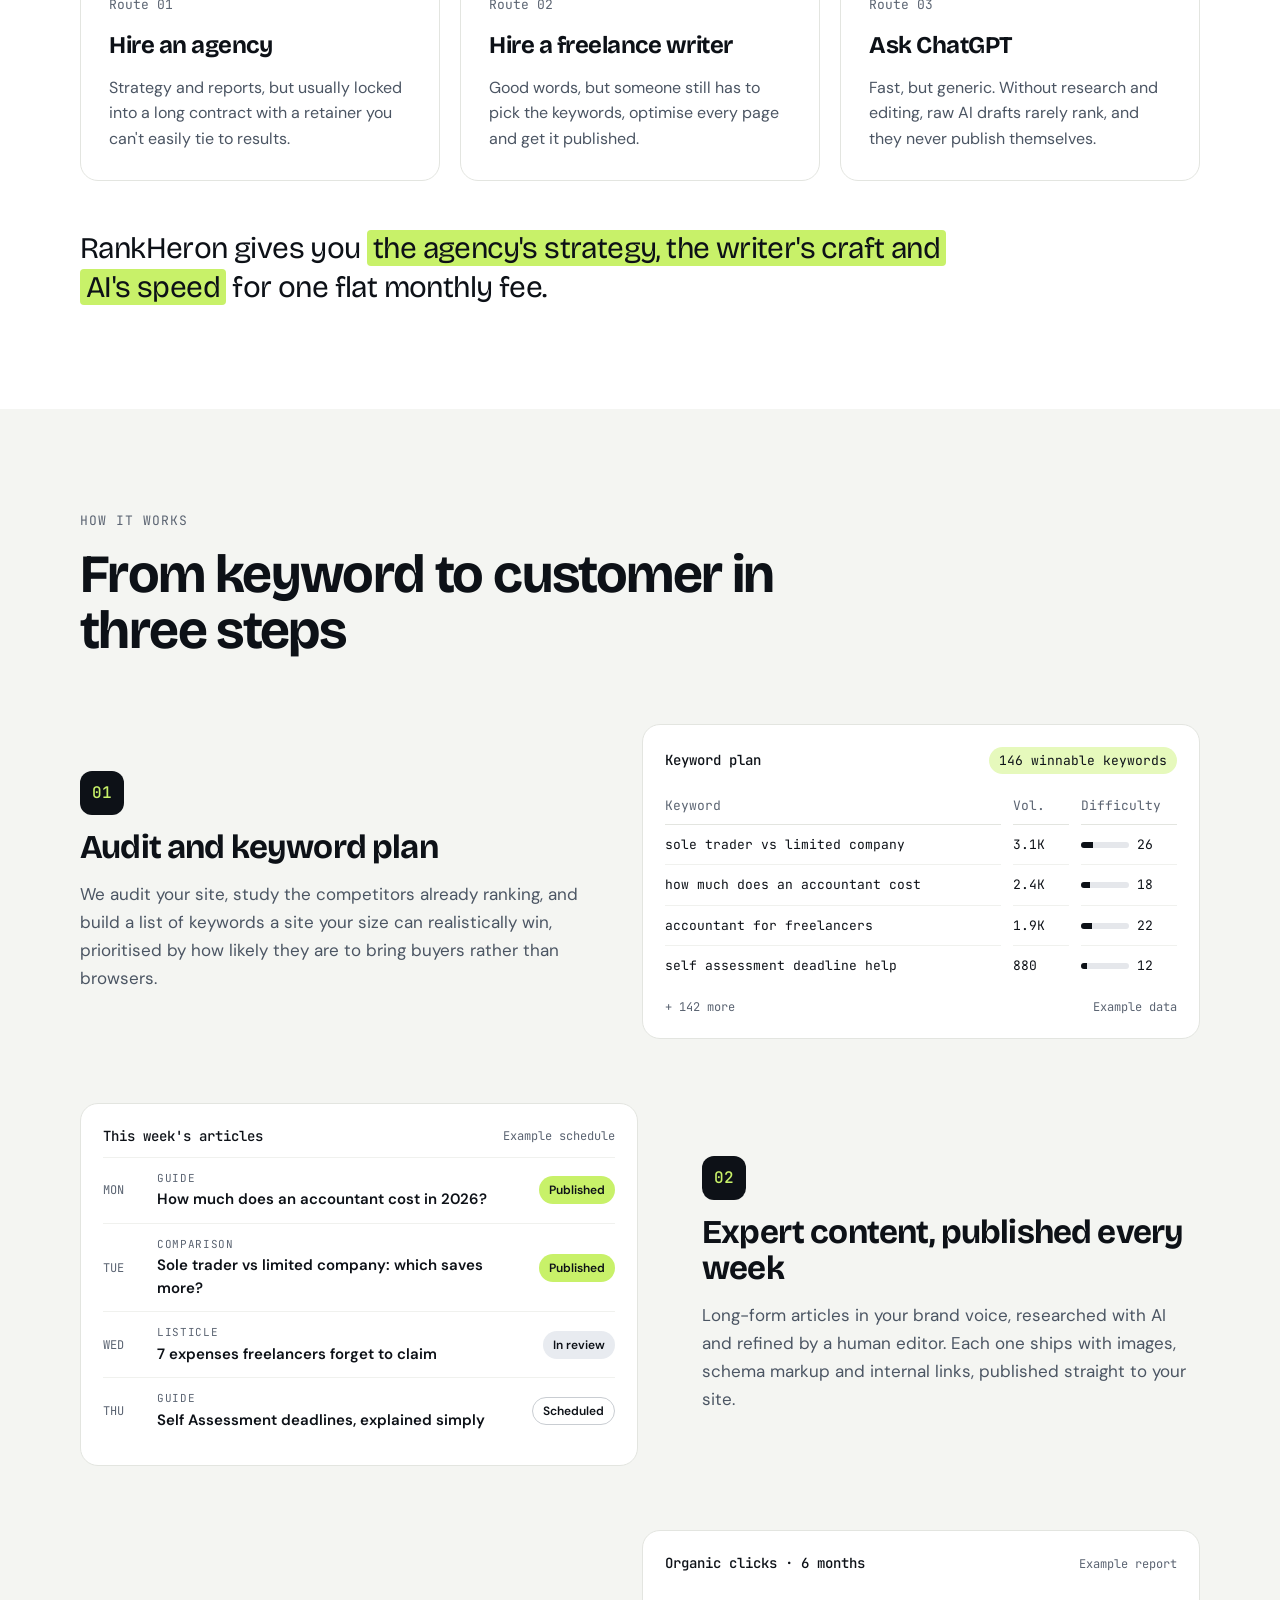
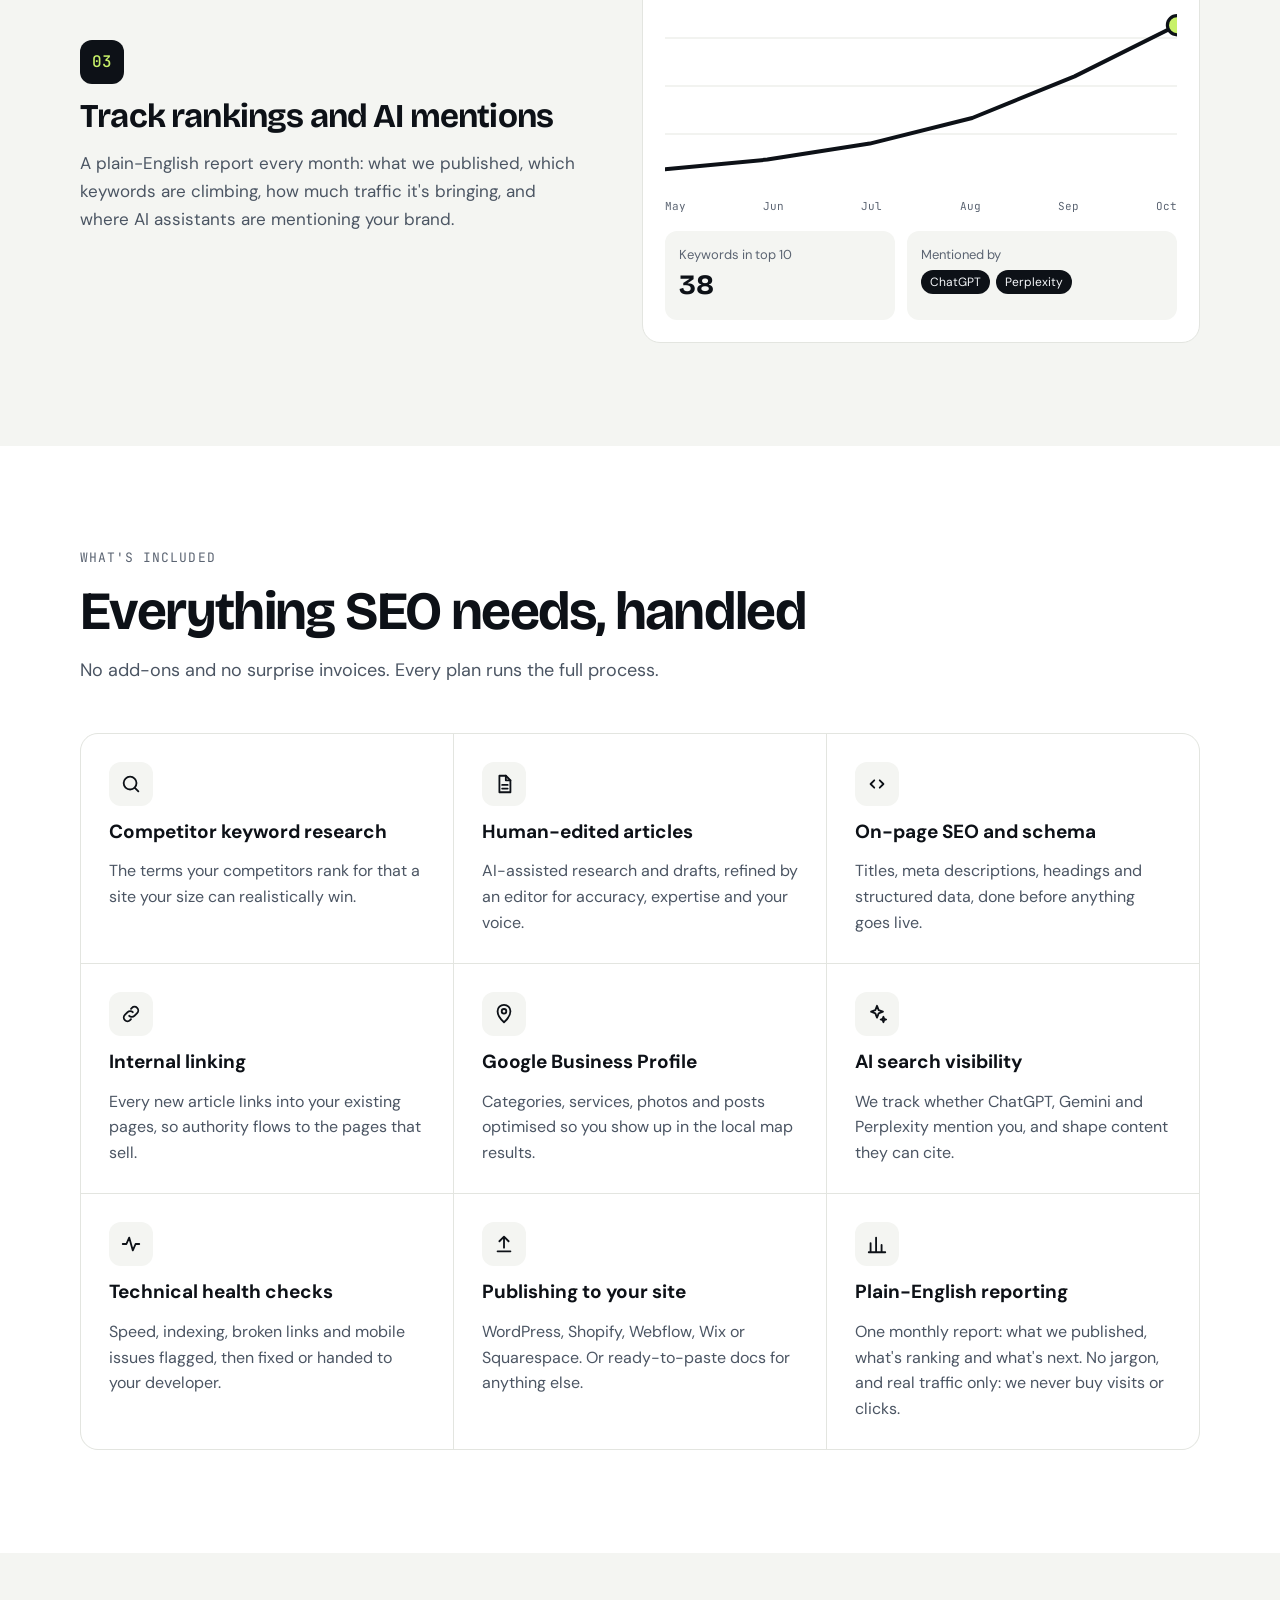
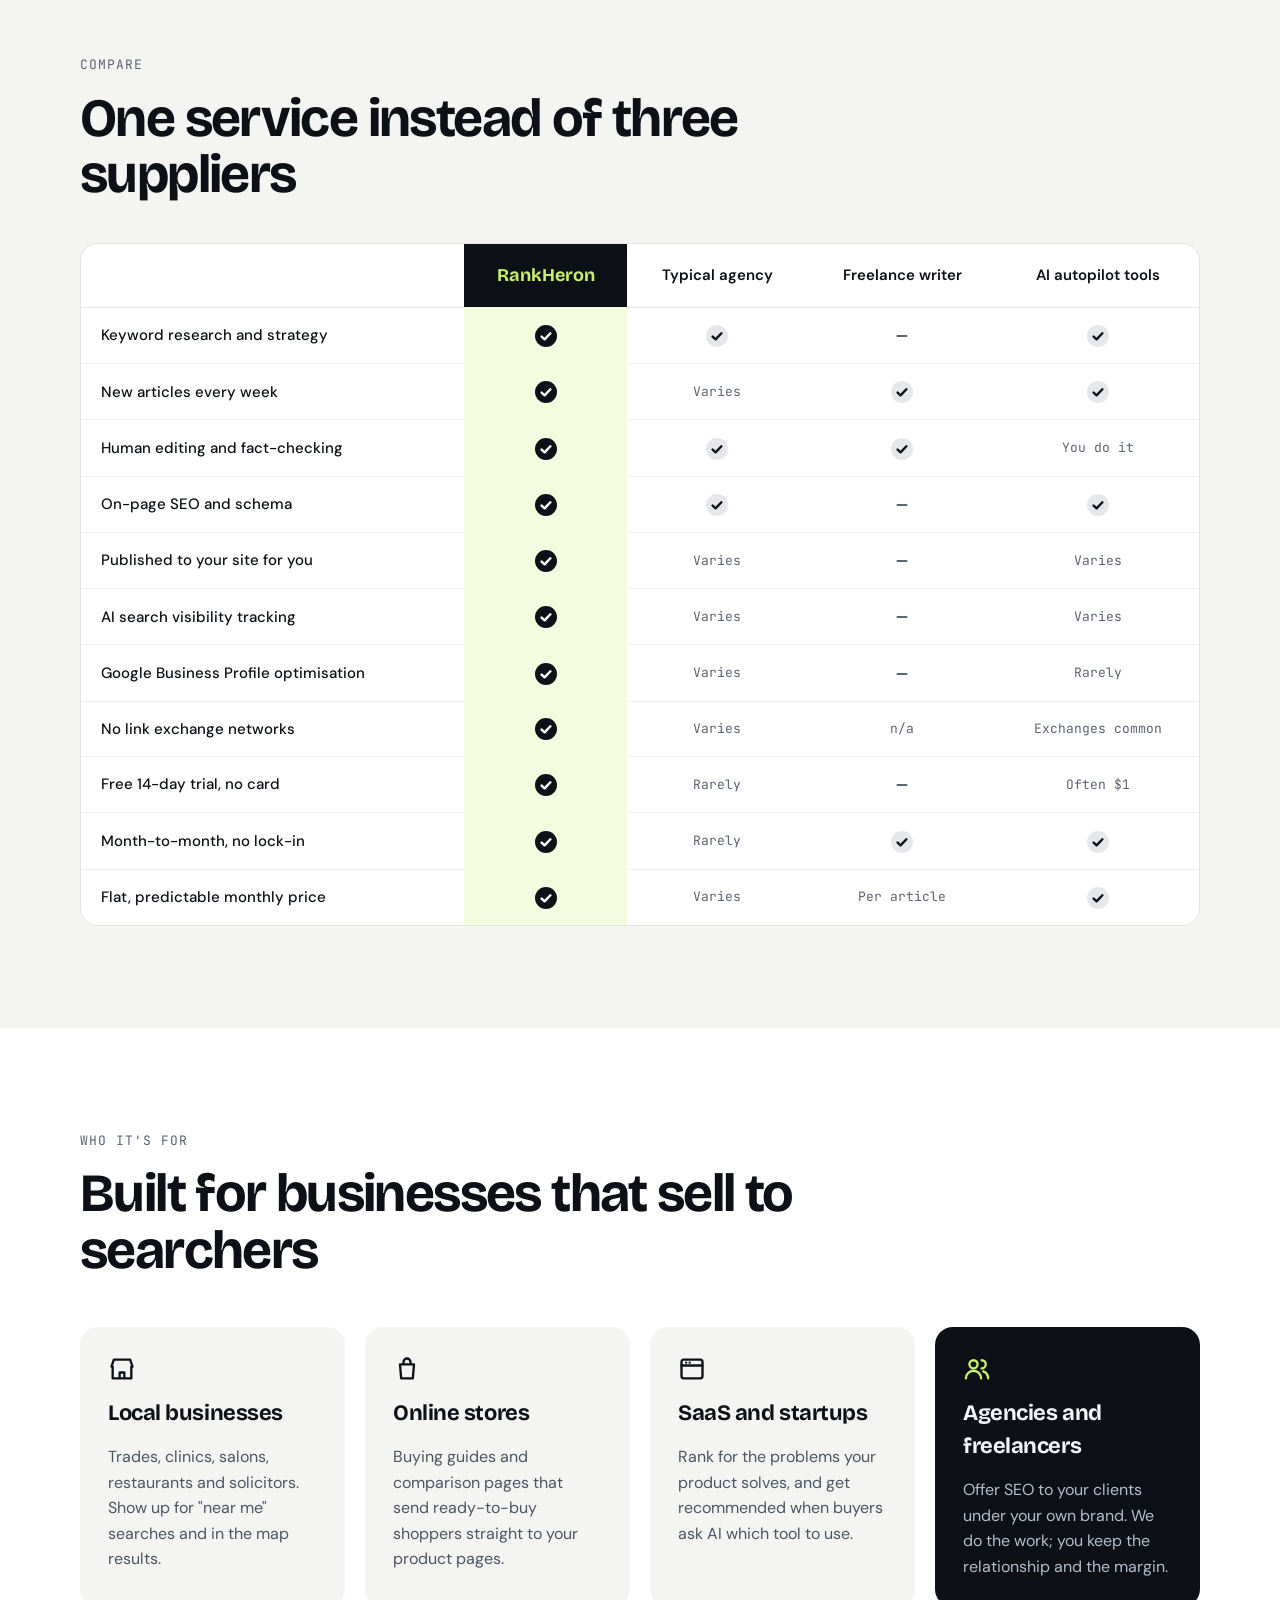
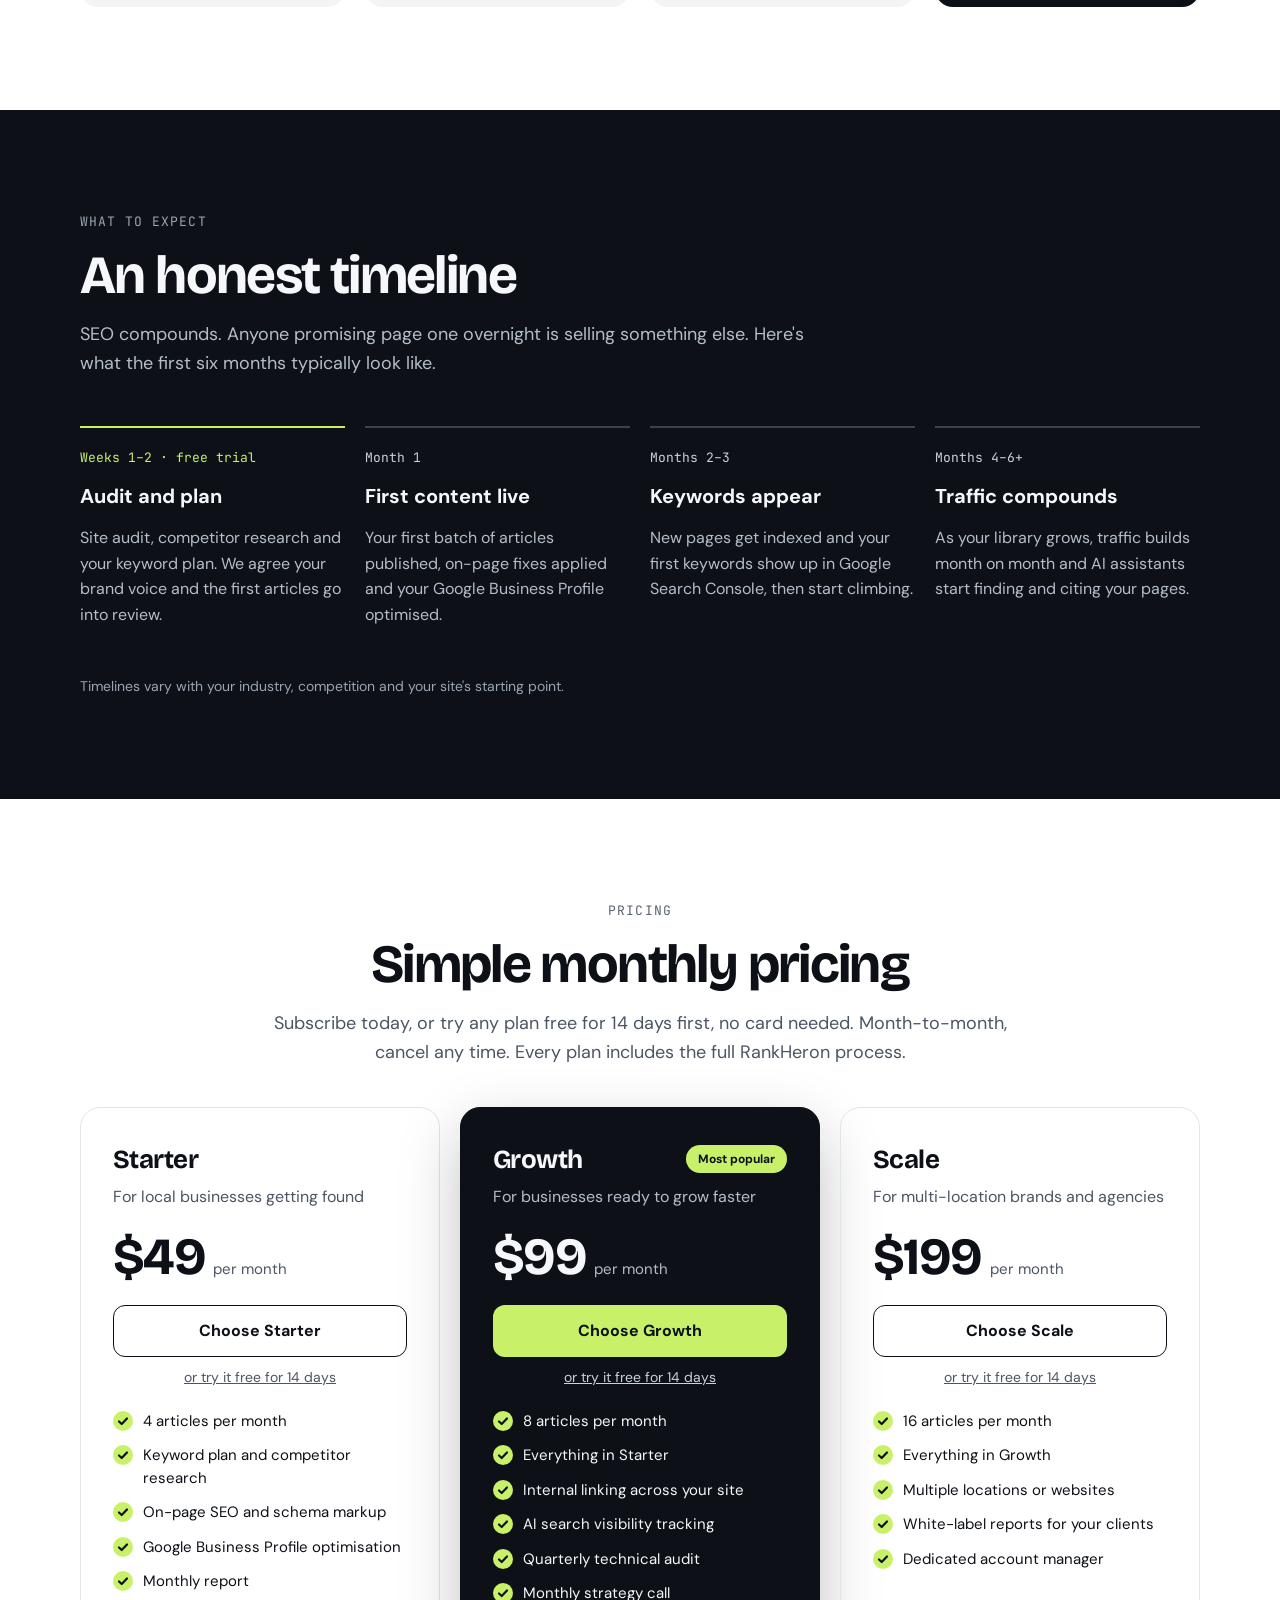
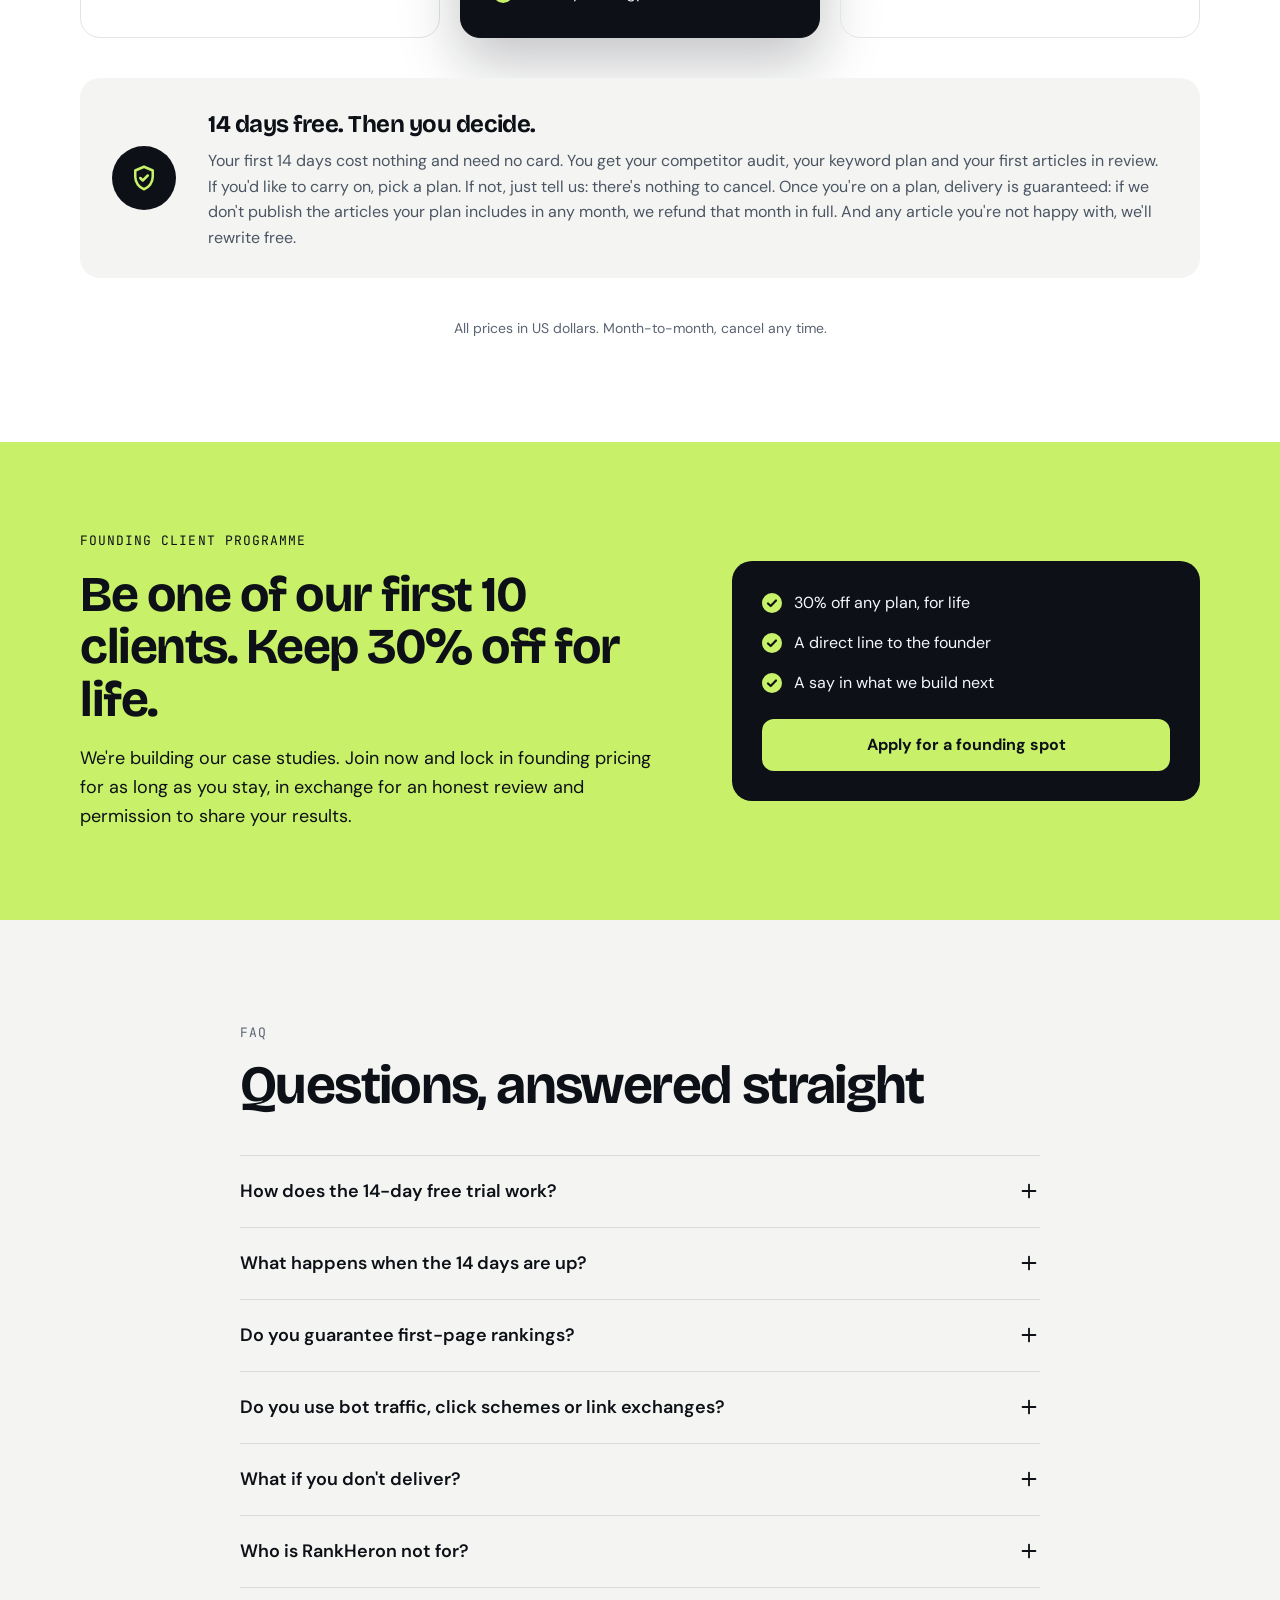
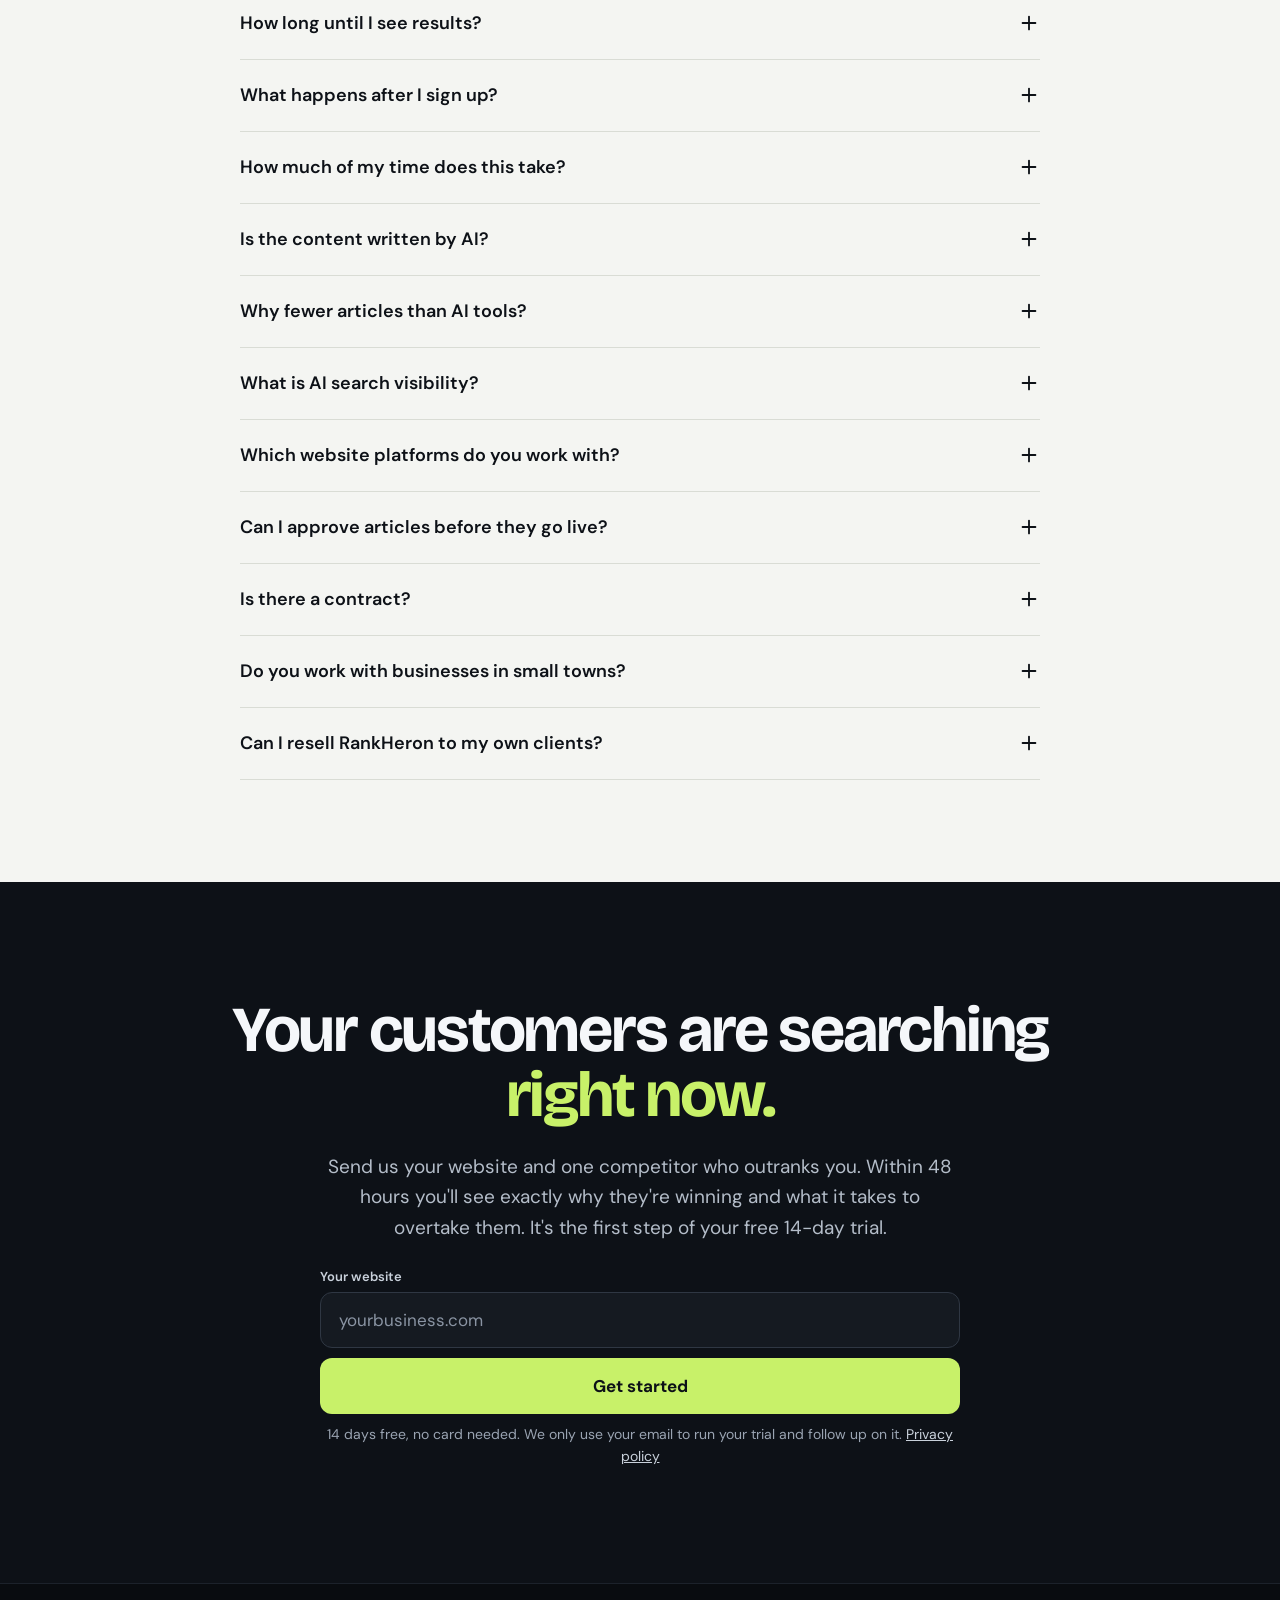
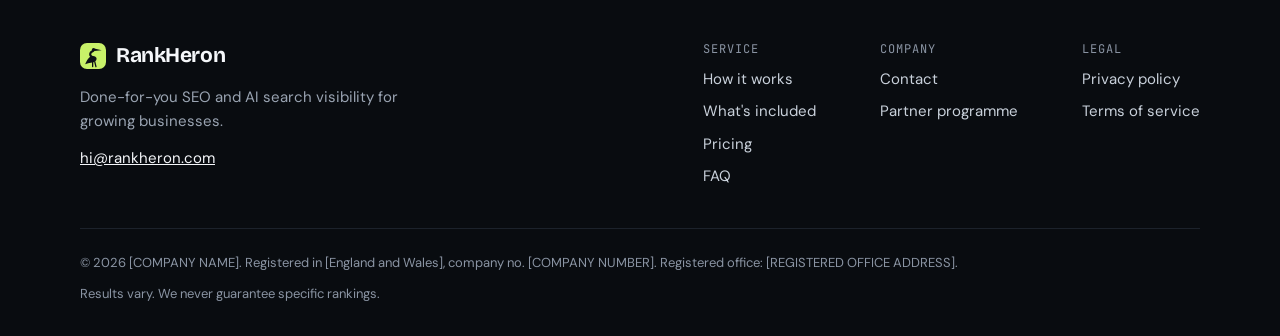
==== commit fe93e6ad: "Add files via upload" ====
--- a/index.html
+++ b/index.html
@@ -7,9 +7,9 @@
 <meta name="description" content="RankHeron finds the questions your buyers ask, publishes expert articles that answer them, and tracks your Google rankings and AI mentions. Try it free for 14 days, no card needed.">
 <link rel="canonical" href="https://rankheron.com/">
 <meta name="theme-color" content="#0D1117">
-<link rel="icon" href="favicon.svg" type="image/svg+xml">
-<link rel="icon" href="favicon-32.png" sizes="32x32" type="image/png">
-<link rel="apple-touch-icon" href="apple-touch-icon.png">
+<link rel="icon" href="[data-uri]" type="image/svg+xml">
+<link rel="icon" href="[data-uri]" sizes="32x32" type="image/png">
+<link rel="apple-touch-icon" href="[data-uri]">
 <meta property="og:type" content="website">
 <meta property="og:site_name" content="RankHeron">
 <meta property="og:locale" content="en_GB">
@@ -21,11 +21,319 @@
 <meta property="og:image:height" content="630">
 <meta property="og:image:alt" content="RankHeron: be the answer when your customers search. 14 days free.">
 <meta name="twitter:card" content="summary_large_image">
-<link rel="preload" href="fonts/bricolage-grotesque-latin-opsz-normal.woff2" as="font" type="font/woff2" crossorigin>
-<link rel="preload" href="fonts/dm-sans-latin-opsz-normal.woff2" as="font" type="font/woff2" crossorigin>
-<link rel="stylesheet" href="styles.css">
+<style>
+/* RankHeron — site styles */
+
+@font-face{font-family:'Bricolage Grotesque';font-style:normal;font-display:swap;font-weight:200 800;src:url([data-uri]) format('woff2')}
+@font-face{font-family:'DM Sans';font-style:normal;font-display:swap;font-weight:100 1000;src:url([data-uri]) format('woff2')}
+@font-face{font-family:'JetBrains Mono';font-style:normal;font-display:swap;font-weight:400;src:url([data-uri]) format('woff2')}
+@font-face{font-family:'JetBrains Mono';font-style:normal;font-display:swap;font-weight:500;src:url([data-uri]) format('woff2')}
+
+:root{
+  --accent:#C8F169;
+  --ink:#0D1117;--ink-2:#151A21;
+  --line-d:#2A313C;--line-d2:#2F3743;
+  --txt-d:#F5F7FA;--txt-d2:#C9D1DB;--txt-d3:#B4BDC9;--txt-d4:#9AA4B2;
+  --muted:#4B5563;--muted-2:#5B6472;
+  --line:#E3E5E0;--line-2:#F0F1EE;--soft:#F4F5F2;
+  --display:'Bricolage Grotesque',system-ui,sans-serif;
+  --body:'DM Sans',system-ui,sans-serif;
+  --mono:'JetBrains Mono',ui-monospace,SFMono-Regular,Menlo,monospace;
+}
+*{box-sizing:border-box}
+html{scroll-behavior:smooth;-webkit-text-size-adjust:100%}
+body{margin:0;background:#fff;color:var(--ink);font-family:var(--body);font-size:16px;line-height:1.5}
+h1,h2,h3,p{margin:0}
+a{color:#1F3FBF}a:hover{color:#142C8A}
+.sr-only{position:absolute;width:1px;height:1px;padding:0;margin:-1px;overflow:hidden;clip:rect(0,0,0,0);white-space:nowrap;border:0}
+.hp{position:absolute;left:-9999px;width:1px;height:1px;overflow:hidden}
+.ic{fill:none;stroke:currentColor;stroke-width:2;stroke-linecap:round;stroke-linejoin:round}
+input::placeholder{color:#8A94A3}
+a:focus-visible,button:focus-visible,input:focus-visible,summary:focus-visible{outline:3px solid #6E8BFF;outline-offset:2px}
+
+.wrap{max-width:1200px;margin:0 auto;padding-left:clamp(16px,4vw,40px);padding-right:clamp(16px,4vw,40px)}
+.dark{background:var(--ink);color:var(--txt-d)}
+.soft{background:var(--soft)}
+.section{padding-top:clamp(72px,8vw,112px);padding-bottom:clamp(72px,8vw,112px);display:flex;flex-direction:column;gap:48px}
+.head{display:flex;flex-direction:column;gap:16px;max-width:760px}
+.head.center{align-items:center;text-align:center}
+.eyebrow{font-family:var(--mono);font-size:13px;letter-spacing:.08em;text-transform:uppercase;color:var(--muted-2)}
+.dark .eyebrow{color:var(--txt-d4)}
+.h2{font-family:var(--display);font-weight:700;font-size:clamp(34px,4.2vw,54px);line-height:1.05;letter-spacing:-.03em}
+.lead{font-size:18px;line-height:1.6;color:var(--muted)}
+.dark .lead{color:var(--txt-d3)}
+.row{display:flex;flex-wrap:wrap;gap:20px}
+.accent{color:var(--accent)}
+
+/* Nav */
+.nav{display:flex;flex-wrap:wrap;align-items:center;justify-content:space-between;gap:16px 32px;padding-top:20px;padding-bottom:20px}
+.brand{display:flex;align-items:center;gap:10px;text-decoration:none;color:var(--txt-d)}
+.brand:hover{color:var(--txt-d)}
+.brand span{font-family:var(--display);font-weight:700;font-size:23px;letter-spacing:-.02em}
+.nav-links{display:flex;flex-wrap:wrap;align-items:center;gap:4px 28px;font-size:15px}
+.nav-links a{color:var(--txt-d2);text-decoration:none;padding:10px 0}
+.nav-links a:hover{color:#fff}
+.btn-pill{display:inline-flex;align-items:center;min-height:44px;padding:0 20px;border-radius:999px;background:var(--accent);color:var(--ink);font-weight:700;font-size:15px;text-decoration:none}
+.btn-pill:hover{color:var(--ink);filter:brightness(1.06)}
+
+/* Hero */
+.hero{display:flex;flex-wrap:wrap;align-items:center;gap:56px;padding-top:48px;padding-bottom:96px}
+.hero-copy{flex:1 1 500px;min-width:0;display:flex;flex-direction:column;align-items:flex-start;gap:28px}
+.badge{display:inline-flex;align-items:center;gap:10px;padding:8px 14px;border:1px solid var(--line-d);border-radius:999px;font-family:var(--mono);font-size:13px;color:var(--txt-d2)}
+.dot{width:8px;height:8px;border-radius:50%;background:var(--accent);display:block;flex:none}
+.h1{font-family:var(--display);font-weight:700;font-size:clamp(44px,6.2vw,78px);line-height:1;letter-spacing:-.035em}
+.hero-sub{font-size:clamp(17px,1.6vw,20px);line-height:1.55;color:var(--txt-d3);max-width:560px}
+
+/* Trial form */
+.trial-form{display:flex;flex-direction:column;gap:10px;width:100%;max-width:580px}
+.form-title{font-size:16px;font-weight:700;color:var(--txt-d)}
+.fields{display:flex;flex-wrap:wrap;gap:10px}
+.field{flex:1 1 220px;min-width:0;display:flex;flex-direction:column;gap:6px}
+.field.full{flex:none}
+.field label{font-size:13px;font-weight:600;color:var(--txt-d2)}
+.field input{width:100%;min-height:56px;padding:0 18px;border-radius:12px;border:1px solid var(--line-d2);background:var(--ink-2);color:var(--txt-d);font:400 17px/1.2 var(--body)}
+.btn-main{width:100%;min-height:56px;padding:0 24px;border:0;border-radius:12px;background:var(--accent);color:var(--ink);font:700 17px/1 var(--body);cursor:pointer;display:inline-flex;align-items:center;justify-content:center;gap:10px}
+.btn-main:hover{filter:brightness(1.06)}
+.btn-main:disabled{opacity:.7;cursor:wait}
+.btn-main .ic{stroke-width:2.4}
+.is-step-1 .step-2{display:none}
+.form-status{font-size:15px;font-weight:600;color:var(--accent)}
+.form-status:empty{display:none}
+.fine{font-size:14px;line-height:1.55;color:var(--txt-d4)}
+.fine a{color:var(--txt-d2)}
+.reviews-slot{margin-top:6px}
+.next-label{margin-top:8px;font-family:var(--mono);font-size:12px;letter-spacing:.08em;text-transform:uppercase;color:var(--txt-d4)}
+.next{list-style:none;margin:0;padding:0;display:flex;flex-wrap:wrap;gap:12px}
+.next li{flex:1 1 180px;min-width:0;display:flex;gap:10px;align-items:flex-start;font-size:13px;line-height:1.45;color:var(--txt-d4)}
+.next b{display:block;font-size:14px;font-weight:700;color:var(--txt-d);margin-bottom:2px}
+.next-n{flex:none;display:flex;align-items:center;justify-content:center;width:24px;height:24px;border-radius:50%;background:var(--accent);color:var(--ink);font-family:var(--mono);font-size:12px;font-weight:500}
+
+/* Hero visual */
+.hero-visual{flex:1 1 420px;min-width:0;display:flex;flex-direction:column;gap:16px}
+.serp{background:#fff;color:var(--ink);border-radius:18px;padding:22px 24px;box-shadow:0 24px 60px rgba(0,0,0,.4)}
+.serp-q{display:flex;align-items:center;gap:10px;padding:12px 16px;border-radius:999px;background:#F1F3F4;font-size:15px;color:#3C4043}
+.serp-q svg{flex:none;color:#5F6368}
+.serp-row{display:flex;gap:14px;margin-top:20px}
+.serp-row.ghost{opacity:.55;margin-top:18px}
+.rank{flex:none;display:flex;align-items:center;justify-content:center;width:34px;height:34px;border-radius:10px;font-family:var(--mono);font-size:13px}
+.rank-1{background:var(--ink);color:var(--accent);font-weight:500}
+.rank-2{background:#F1F3F4;color:#3C4043}
+.serp-res{min-width:0;display:flex;flex-direction:column;gap:4px}
+.serp-url{font-size:13px;color:#4D5156}
+.serp-title{font-size:19px;line-height:1.3;color:#1A0DAB}
+.serp-desc{font-size:14px;line-height:1.5;color:#4D5156}
+.bars{flex:1;display:flex;flex-direction:column;gap:8px;padding-top:4px}
+.bars i{display:block;border-radius:6px}
+.ai{background:var(--ink-2);border:1px solid var(--line-d);border-radius:18px;padding:22px 24px;display:flex;flex-direction:column;gap:14px}
+.ai-label{display:flex;align-items:center;gap:10px;font-family:var(--mono);font-size:13px;color:var(--txt-d4)}
+.ai-label svg{color:var(--accent)}
+.ai p{font-size:16px;line-height:1.6;color:#E6EBF1}
+.ai strong{color:#fff}
+.chips{display:flex;flex-wrap:wrap;align-items:center;gap:8px;font-size:13px}
+.chips>span:first-child{color:var(--txt-d4);margin-right:4px}
+.chip{padding:5px 10px;border-radius:999px;border:1px solid var(--line-d);color:var(--txt-d4);font-family:var(--mono)}
+.chip.on{border-color:var(--accent);color:var(--accent)}
+.note-r{font-family:var(--mono);font-size:12px;color:#8A94A3;text-align:right}
+.strip{border-top:1px solid #222934}
+.strip .wrap{padding-top:22px;padding-bottom:22px;display:flex;flex-wrap:wrap;align-items:center;justify-content:space-between;gap:12px 32px}
+.strip-label{font-family:var(--mono);font-size:12px;letter-spacing:.1em;text-transform:uppercase;color:var(--txt-d4)}
+.strip-item{font-weight:600;font-size:16px;color:#DDE3EA}
+
+/* Problem */
+.card{flex:1 1 300px;min-width:0;border:1px solid var(--line);border-radius:18px;padding:28px;display:flex;flex-direction:column;gap:12px}
+.card p{color:var(--muted);line-height:1.6}
+.mono-sm{font-family:var(--mono);font-size:13px;color:var(--muted-2)}
+.h3{font-family:var(--display);font-size:24px;letter-spacing:-.02em;font-weight:700}
+.punch{font-family:var(--display);font-size:clamp(22px,2.4vw,30px);line-height:1.3;letter-spacing:-.02em;max-width:900px}
+.hl{background:var(--accent);padding:0 6px;border-radius:4px;-webkit-box-decoration-break:clone;box-decoration-break:clone}
+
+/* How it works */
+.section.how{gap:64px}
+.step{display:flex;flex-wrap:wrap;align-items:center;gap:40px 64px}
+.step.rev{flex-wrap:wrap-reverse}
+.step-copy{flex:1 1 380px;min-width:0;display:flex;flex-direction:column;gap:14px}
+.num{display:flex;align-items:center;justify-content:center;width:44px;height:44px;border-radius:12px;background:var(--ink);color:var(--accent);font-family:var(--mono);font-weight:500}
+.step-title{font-family:var(--display);font-weight:700;font-size:clamp(26px,2.6vw,34px);letter-spacing:-.025em;line-height:1.1}
+.step-copy p{font-size:17px;line-height:1.65;color:var(--muted)}
+.panel{flex:1 1 440px;min-width:0;background:#fff;border:1px solid var(--line);border-radius:18px;padding:22px}
+.panel.col{display:flex;flex-direction:column;gap:16px}
+.panel-head{display:flex;flex-wrap:wrap;justify-content:space-between;align-items:center;gap:8px;font-family:var(--mono);font-size:13px}
+.panel-head b{font-weight:500;font-size:14px}
+.panel-head small{color:var(--muted-2);font-size:12px}
+.tag{padding:4px 10px;border-radius:999px;background:color-mix(in srgb,var(--accent) 45%,#fff)}
+.kw{display:grid;grid-template-columns:minmax(0,1fr) 56px 96px;column-gap:12px;font-family:var(--mono);font-size:13px;margin-top:14px}
+.kw>span{padding:10px 0;border-bottom:1px solid var(--line-2)}
+.kw>.th{padding:8px 0;border-bottom:1px solid var(--line);color:var(--muted-2)}
+.kw>.last{border-bottom:0}
+.diff{display:flex;align-items:center;gap:8px}
+.meter{display:block;width:48px;height:6px;border-radius:3px;background:#E5E7EB;overflow:hidden}
+.meter i{display:block;height:100%;background:var(--ink)}
+.panel-foot{display:flex;justify-content:space-between;gap:8px;margin-top:12px;color:var(--muted-2);font-size:12px;font-family:var(--mono)}
+.sched-head{margin-bottom:10px}
+.sched{display:flex;flex-wrap:wrap;align-items:center;gap:8px 14px;padding:12px 0;border-top:1px solid var(--line-2)}
+.day{width:40px;font-family:var(--mono);font-size:12px;color:var(--muted-2)}
+.art{flex:1 1 200px;min-width:0;display:flex;flex-direction:column;gap:2px}
+.art small{font-family:var(--mono);font-size:11px;color:var(--muted-2);text-transform:uppercase;letter-spacing:.06em}
+.art b{font-weight:600;font-size:15px}
+.status{padding:5px 10px;border-radius:999px;font-size:12px;font-weight:600}
+.s-pub{background:var(--accent)}
+.s-rev{background:#E8EBF0}
+.s-sch{border:1px solid #C9CDD2;padding:4px 10px}
+.chart{width:100%;height:auto;display:block}
+.months{display:flex;justify-content:space-between;font-family:var(--mono);font-size:11px;color:var(--muted-2)}
+.stats{display:flex;flex-wrap:wrap;gap:12px}
+.stat{flex:1 1 140px;background:var(--soft);border-radius:12px;padding:14px}
+.stat small{display:block;font-size:13px;color:var(--muted-2)}
+.stat strong{display:block;font-family:var(--display);font-weight:700;font-size:28px}
+.stat .pills{display:flex;flex-wrap:wrap;gap:6px;margin-top:6px}
+.pill-d{padding:3px 9px;border-radius:999px;background:var(--ink);color:var(--txt-d);font-size:12px}
+
+/* Included */
+.grid{display:flex;flex-wrap:wrap;gap:1px;background:var(--line);border:1px solid var(--line);border-radius:18px;overflow:hidden}
+.cell{flex:1 1 320px;min-width:0;background:#fff;padding:28px;display:flex;flex-direction:column;gap:12px}
+.cell h3{font-size:19px;font-weight:700}
+.cell p{color:var(--muted);line-height:1.6}
+.icon{display:flex;align-items:center;justify-content:center;width:44px;height:44px;border-radius:12px;background:var(--soft)}
+
+/* Compare */
+.section.compare{gap:40px}
+.table-box{overflow-x:auto;background:#fff;border:1px solid var(--line);border-radius:18px}
+table{width:100%;min-width:760px;border-collapse:collapse;font-size:15px}
+th,td{padding:16px;border-bottom:1px solid var(--line-2);text-align:center}
+thead th{padding:18px 16px;font-weight:600;border-bottom:1px solid var(--line)}
+thead th:first-child{text-align:left;padding-left:20px}
+thead th.us{background:var(--ink);color:var(--accent);font-family:var(--display);font-size:18px;font-weight:700;border-bottom:0}
+tbody th{text-align:left;padding:16px 20px;font-weight:500}
+td.us{background:color-mix(in srgb,var(--accent) 22%,#fff);border-bottom:0}
+tbody tr:last-child th,tbody tr:last-child td{border-bottom:0}
+td svg{display:inline-block;vertical-align:middle}
+.txt{font-family:var(--mono);font-size:13px;color:var(--muted-2)}
+.yes .ic{stroke-width:2.2}
+.yes.us-y{color:#fff}
+.yes.them{color:var(--ink)}
+.no{color:var(--muted-2)}
+
+/* Who */
+.who{flex:1 1 250px;min-width:0;background:var(--soft);border-radius:18px;padding:28px;display:flex;flex-direction:column;gap:14px}
+.who h3{font-family:var(--display);font-size:22px;letter-spacing:-.02em;font-weight:700}
+.who p{color:var(--muted);line-height:1.6}
+.who.inv{background:var(--ink);color:var(--txt-d)}
+.who.inv p{color:var(--txt-d3)}
+.who.inv svg{color:var(--accent)}
+
+/* Timeline */
+.tl{flex:1 1 240px;min-width:0;display:flex;flex-direction:column;gap:14px;padding-top:20px;border-top:2px solid #3A4250}
+.tl.first{border-top-color:var(--accent)}
+.tl .when{font-family:var(--mono);font-size:13px;color:var(--txt-d2)}
+.tl.first .when{color:var(--accent)}
+.tl h3{font-size:20px;font-weight:700}
+.tl p{color:var(--txt-d3);line-height:1.6}
+.small-d{font-size:14px;color:var(--txt-d4)}
+
+/* Pricing */
+.section.pricing{align-items:center;gap:40px}
+.toggle{display:inline-flex;flex-wrap:wrap;justify-content:center;gap:4px;padding:4px;border-radius:999px;background:var(--ink)}
+.toggle button{min-height:44px;padding:0 20px;border:0;border-radius:999px;font:600 15px/1 var(--body);cursor:pointer;background:transparent;color:var(--txt-d2)}
+.toggle button[aria-pressed="true"]{background:var(--accent);color:var(--ink)}
+.plans{display:flex;flex-wrap:wrap;align-items:stretch;gap:20px;width:100%}
+.plan{flex:1 1 300px;min-width:0;border:1px solid var(--line);border-radius:20px;padding:32px;display:flex;flex-direction:column;gap:22px}
+.plan.feat{background:var(--ink);color:var(--txt-d);border-color:var(--ink);box-shadow:0 24px 60px rgba(13,17,23,.25)}
+.plan-top{display:flex;flex-direction:column;gap:6px}
+.plan-name{display:flex;flex-wrap:wrap;align-items:center;justify-content:space-between;gap:8px}
+.plan h3{font-family:var(--display);font-size:26px;letter-spacing:-.02em;font-weight:700}
+.plan-for{color:var(--muted)}
+.feat .plan-for{color:var(--txt-d3)}
+.most{padding:5px 12px;border-radius:999px;background:var(--accent);color:var(--ink);font-size:12px;font-weight:700}
+.price{display:flex;align-items:baseline;flex-wrap:wrap;gap:8px}
+.price strong{font-family:var(--display);font-weight:700;font-size:52px;letter-spacing:-.03em;line-height:1}
+.price span{color:var(--muted);font-size:15px}
+.feat .price span{color:var(--txt-d3)}
+.btn-out,.btn-acc{display:flex;align-items:center;justify-content:center;min-height:52px;border-radius:12px;font-weight:700;text-decoration:none;text-align:center;padding:0 16px}
+.btn-out{border:1.5px solid var(--ink);color:var(--ink)}
+.btn-out:hover{background:var(--ink);color:#fff}
+.btn-acc{background:var(--accent);color:var(--ink)}
+.btn-acc:hover{color:var(--ink);filter:brightness(1.06)}
+.list{display:flex;flex-direction:column;gap:12px;font-size:15px;margin:0;padding:0;list-style:none}
+.list li{display:flex;gap:10px;align-items:flex-start}
+.tick{flex:none;margin-top:1px;color:var(--ink)}
+.tick .ic{stroke-width:2.2}
+.guarantee{width:100%;display:flex;flex-wrap:wrap;align-items:center;gap:20px 32px;padding:28px 32px;border-radius:20px;background:var(--soft)}
+.g-icon{flex:none;display:flex;align-items:center;justify-content:center;width:64px;height:64px;border-radius:50%;background:var(--ink);color:var(--accent)}
+.g-copy{flex:1 1 420px;min-width:0;display:flex;flex-direction:column;gap:6px}
+.g-copy h3{font-family:var(--display);font-size:24px;letter-spacing:-.02em;font-weight:700}
+.g-copy p{color:var(--muted);line-height:1.6}
+.plan-alt{margin-top:-12px;text-align:center;font-size:14px;color:var(--muted)}
+.plan-alt:hover{color:var(--ink)}
+.feat .plan-alt{color:var(--txt-d2)}
+.feat .plan-alt:hover{color:#fff}
+.price-note{font-size:14px;color:var(--muted-2);text-align:center}
+
+/* Founding */
+.founding{background:var(--accent);color:var(--ink)}
+.founding .wrap{padding-top:clamp(64px,7vw,96px);padding-bottom:clamp(64px,7vw,96px);display:flex;flex-wrap:wrap;align-items:center;gap:40px 64px}
+.founding .eyebrow{color:var(--ink)}
+.f-copy{flex:1 1 460px;min-width:0;display:flex;flex-direction:column;gap:18px}
+.f-h{font-family:var(--display);font-weight:700;font-size:clamp(32px,4vw,50px);line-height:1.05;letter-spacing:-.03em}
+.f-copy p{font-size:18px;line-height:1.6}
+.f-card{flex:1 1 340px;min-width:0;background:var(--ink);color:var(--txt-d);border-radius:20px;padding:30px;display:flex;flex-direction:column;gap:16px}
+.f-card .list{font-size:16px;gap:16px}
+.f-card .list li{gap:12px}
+.f-card .tick{margin-top:2px}
+.f-card .btn-acc{margin-top:8px}
+
+/* FAQ */
+.faq-wrap{max-width:880px}
+.section.faq-sec{gap:40px}
+.faq{display:flex;flex-direction:column;border-top:1px solid #D9DCD5}
+details{border-bottom:1px solid #D9DCD5}
+summary{list-style:none;cursor:pointer;display:flex;align-items:center;justify-content:space-between;gap:16px;padding:22px 0;font-size:18px;font-weight:600}
+summary::-webkit-details-marker{display:none}
+.plus{flex:none;transition:transform .2s}
+details[open] .plus{transform:rotate(45deg)}
+details p{padding:0 40px 24px 0;color:var(--muted);line-height:1.7}
+
+/* Final CTA */
+.final .wrap{max-width:900px;padding-top:clamp(80px,9vw,128px);padding-bottom:clamp(80px,9vw,128px);display:flex;flex-direction:column;align-items:center;gap:24px;text-align:center}
+.final-h{font-family:var(--display);font-weight:700;font-size:clamp(36px,5vw,64px);line-height:1.02;letter-spacing:-.035em}
+.final .lead{font-size:19px;max-width:640px}
+.final .trial-form{max-width:640px;text-align:left}
+.final .fine{text-align:center}
+
+/* Footer */
+footer{background:#090C10;color:var(--txt-d2);border-top:1px solid #1C222B}
+.foot{padding-top:56px;padding-bottom:32px;display:flex;flex-direction:column;gap:40px}
+.foot-top{display:flex;flex-wrap:wrap;gap:40px 64px;justify-content:space-between}
+.foot-brand{flex:1 1 280px;min-width:0;display:flex;flex-direction:column;gap:14px;max-width:340px}
+.foot-brand .brand span{font-size:21px}
+.foot-brand p{font-size:15px;line-height:1.6;color:var(--txt-d4)}
+.foot-brand .mail{color:var(--txt-d);font-size:15px}
+.foot-cols{display:flex;flex-wrap:wrap;gap:32px 64px}
+.foot-col{display:flex;flex-direction:column;gap:10px;font-size:15px}
+.foot-col .eyebrow{font-size:12px;color:#8A94A3}
+.foot-col a{color:var(--txt-d2);text-decoration:none}
+.foot-col a:hover{color:#fff;text-decoration:underline}
+.foot-bottom{display:flex;flex-wrap:wrap;justify-content:space-between;gap:12px;padding-top:24px;border-top:1px solid #1C222B;font-size:13px;color:#8A94A3}
+
+/* Legal pages */
+.legal{max-width:760px;margin:0 auto;padding:56px clamp(16px,4vw,40px) 96px}
+.legal h1{font-family:var(--display);font-weight:700;font-size:clamp(36px,5vw,52px);letter-spacing:-.03em;line-height:1.05;margin-bottom:10px}
+.legal h2{font-family:var(--display);font-weight:700;font-size:24px;letter-spacing:-.02em;margin:40px 0 12px}
+.legal p,.legal li{color:#2B3340;line-height:1.7}
+.legal p{margin:0 0 14px}
+.legal ul{padding-left:22px;margin:0 0 14px}
+.legal li{margin-bottom:6px}
+.updated{color:var(--muted-2);font-family:var(--mono);font-size:13px}
+
+/* Privacy and terms, shown when their link is clicked */
+.legal-sec{display:none;border-top:1px solid var(--line)}
+.legal-sec:target{display:block}
+.legal .legal-title{font-family:var(--display);font-weight:700;font-size:clamp(36px,5vw,52px);letter-spacing:-.03em;line-height:1.05;margin:0 0 10px}
+.legal h3{font-family:var(--display);font-weight:700;font-size:24px;letter-spacing:-.02em;margin:40px 0 12px}
+.legal .back{margin-top:32px}
+
+</style>
 <script type="application/ld+json">
-{"@context":"https://schema.org","@type":"Organization","name":"RankHeron","url":"https://rankheron.com/","logo":"https://rankheron.com/logo-512.png","email":"hello@rankheron.com","description":"Done-for-you SEO and AI search visibility for growing businesses."}
+{"@context":"https://schema.org","@type":"Organization","name":"RankHeron","url":"https://rankheron.com/","logo":"https://rankheron.com/logo-512.png","email":"hi@rankheron.com","description":"Done-for-you SEO and AI search visibility for growing businesses."}
 </script>
 </head>
 <body>
@@ -51,22 +359,22 @@
 
 <form id="start" class="trial-form" action="#" method="post" data-trial-form>
 <p class="form-title">Start your 14-day free trial. No card needed.</p>
-<div class="fields">
-<div class="field">
+<div class="field full">
 <label for="site-hero">Your website</label>
 <input id="site-hero" name="website" type="text" inputmode="url" autocomplete="url" placeholder="yourbusiness.com" required>
 </div>
+<div class="fields step-2">
 <div class="field">
 <label for="rival-hero">A competitor who outranks you</label>
 <input id="rival-hero" name="competitor" type="text" inputmode="url" placeholder="theircompany.com" required>
 </div>
-</div>
-<div class="field full">
+<div class="field">
 <label for="email-hero">Email for your report</label>
 <input id="email-hero" name="email" type="email" autocomplete="email" placeholder="you@yourbusiness.com" required>
 </div>
+</div>
 <div class="hp" aria-hidden="true"><label>Leave this empty<input type="text" name="_gotcha" tabindex="-1" autocomplete="off"></label></div>
-<button type="submit" class="btn-main">Start my free trial<svg width="18" height="18" viewBox="0 0 24 24" aria-hidden="true"><path d="M5 12h14M13 6l6 6-6 6" class="ic"/></svg></button>
+<button type="submit" class="btn-main"><span class="btn-label">Start my free trial</span><svg width="18" height="18" viewBox="0 0 24 24" aria-hidden="true"><path d="M5 12h14M13 6l6 6-6 6" class="ic"/></svg></button>
 <p class="form-status" role="status" aria-live="polite"></p>
 <p class="next-label" id="next-label">What happens next</p>
 <ol class="next" aria-labelledby="next-label">
@@ -74,7 +382,7 @@
 <li><span class="next-n">2</span><span><b>30-minute kickoff call</b>We agree your keyword plan and brand voice.</span></li>
 <li><span class="next-n">3</span><span><b>First articles in week two</b>You review them before anything goes live.</span></li>
 </ol>
-<p class="fine">We only use your email to run your trial and follow up on it. <a href="privacy.html">Privacy policy</a></p>
+<p class="fine">We only use your email to run your trial and follow up on it. <a href="#privacy">Privacy policy</a></p>
 <!-- REVIEWS BADGE: once you have real reviews, paste your Trustpilot TrustBox or Google reviews widget code inside the div below and delete the word "hidden". -->
 <div class="reviews-slot" id="reviews" hidden></div>
 </form>
@@ -375,7 +683,7 @@
 <span class="g-icon"><svg width="30" height="30" viewBox="0 0 24 24" aria-hidden="true"><path d="M12 3l7 3v5c0 4.5-3 8.5-7 10-4-1.5-7-5.5-7-10V6z" class="ic"/><path d="M9 12l2 2 4-4" class="ic"/></svg></span>
 <div class="g-copy">
 <h3>14 days free. Then you decide.</h3>
-<p>Your first 14 days cost nothing and need no card. You get your competitor audit, your keyword plan and your first articles in review. If you'd like to carry on, pick a plan. If not, just tell us: there's nothing to cancel. And after that, any article you're not happy with, we'll rewrite free.</p>
+<p>Your first 14 days cost nothing and need no card. You get your competitor audit, your keyword plan and your first articles in review. If you'd like to carry on, pick a plan. If not, just tell us: there's nothing to cancel. Once you're on a plan, delivery is guaranteed: if we don't publish the articles your plan includes in any month, we refund that month in full. And any article you're not happy with, we'll rewrite free.</p>
 </div>
 </div>
 <p class="price-note">All prices in US dollars. Month-to-month, cancel any time.</p>
@@ -412,6 +720,8 @@
 <details><summary>What happens when the 14 days are up?<svg class="plus" width="22" height="22" viewBox="0 0 24 24" aria-hidden="true"><path d="M12 5v14M5 12h14" class="ic"/></svg></summary><p>We'll check in before your trial ends. If you want to carry on, choose a plan and subscribe securely through Stripe. If not, just let us know. We never took a card, so there's nothing to cancel.</p></details>
 <details><summary>Do you guarantee first-page rankings?<svg class="plus" width="22" height="22" viewBox="0 0 24 24" aria-hidden="true"><path d="M12 5v14M5 12h14" class="ic"/></svg></summary><p>No, and be wary of anyone who does. Google itself says no one can guarantee a #1 ranking. What we guarantee is the work: how many articles are published, when they go live, and a transparent report of exactly what changed.</p></details>
 <details><summary>Do you use bot traffic, click schemes or link exchanges?<svg class="plus" width="22" height="22" viewBox="0 0 24 24" aria-hidden="true"><path d="M12 5v14M5 12h14" class="ic"/></svg></summary><p>Never. Some services pad reports with automated visits or paid search clicks, and some swap links automatically between their customers' sites. Google's spam policies treat machine-generated traffic and excessive link exchanges as manipulation, and the numbers they produce mean nothing for your business. We never buy traffic, clicks or links: the growth in your report comes from real people finding you in search.</p></details>
+<details><summary>What if you don't deliver?<svg class="plus" width="22" height="22" viewBox="0 0 24 24" aria-hidden="true"><path d="M12 5v14M5 12h14" class="ic"/></svg></summary><p>If we don't publish the articles your plan includes in any month, we refund that month in full. The only exception is when we're waiting on you, for example for website access.</p></details>
+<details><summary>Who is RankHeron not for?<svg class="plus" width="22" height="22" viewBox="0 0 24 24" aria-hidden="true"><path d="M12 5v14M5 12h14" class="ic"/></svg></summary><p>RankHeron isn't the right fit if you need to be on page one next week, want guaranteed rankings, or want bought traffic or links to make the numbers look good. It's built for businesses that want steady, compounding growth from content real customers find useful.</p></details>
 <details><summary>How long until I see results?<svg class="plus" width="22" height="22" viewBox="0 0 24 24" aria-hidden="true"><path d="M12 5v14M5 12h14" class="ic"/></svg></summary><p>Most sites see new keywords appear in Google Search Console within two to three months, with traffic building from month four onwards as your content library grows. Competitive industries can take longer.</p></details>
 <details><summary>What happens after I sign up?<svg class="plus" width="22" height="22" viewBox="0 0 24 24" aria-hidden="true"><path d="M12 5v14M5 12h14" class="ic"/></svg></summary><p>Your competitor audit arrives within 48 hours. Within two working days we'll also send a short onboarding form about your business, customers and brand voice, and ask for access to your website. In week one you get your keyword plan. In week two your first articles go into review.</p></details>
 <details><summary>How much of my time does this take?<svg class="plus" width="22" height="22" viewBox="0 0 24 24" aria-hidden="true"><path d="M12 5v14M5 12h14" class="ic"/></svg></summary><p>About an hour to get started: the onboarding form and a 30-minute kickoff call. After that, as little as you like. Review each article before it goes live, or let us publish automatically.</p></details>
@@ -419,7 +729,7 @@
 <details><summary>Why fewer articles than AI tools?<svg class="plus" width="22" height="22" viewBox="0 0 24 24" aria-hidden="true"><path d="M12 5v14M5 12h14" class="ic"/></svg></summary><p>Because every RankHeron article is researched, edited and fact-checked by a person before it goes live. Many AI autopilot tools publish 30 articles a month with no editor in the loop. Google's spam policies target content mass-produced mainly to rank rather than to help people, and thin pages rarely win customers anyway. We'd rather publish fewer articles that a real buyer finds useful, and that AI assistants trust enough to cite.</p></details>
 <details><summary>What is AI search visibility?<svg class="plus" width="22" height="22" viewBox="0 0 24 24" aria-hidden="true"><path d="M12 5v14M5 12h14" class="ic"/></svg></summary><p>More people now ask ChatGPT, Gemini or Perplexity for recommendations instead of searching. These assistants lean on clear, well-structured, authoritative pages. We track whether they mention your brand and shape your content so it's easy for them to cite.</p></details>
 <details><summary>Which website platforms do you work with?<svg class="plus" width="22" height="22" viewBox="0 0 24 24" aria-hidden="true"><path d="M12 5v14M5 12h14" class="ic"/></svg></summary><p>WordPress, Shopify, Webflow, Wix and Squarespace, with direct publishing on most. For anything else, we deliver formatted articles ready to paste in.</p></details>
-<details><summary>Can I approve articles before they go live?<svg class="plus" width="22" height="22" viewBox="0 0 24 24" aria-hidden="true"><path d="M12 5v14M5 12h14" class="ic"/></svg></summary><p>Yes. Review every article first, or switch on auto-publish once you're happy with the quality. Either way, you can request edits at any time.</p></details>
+<details><summary>Can I approve articles before they go live?<svg class="plus" width="22" height="22" viewBox="0 0 24 24" aria-hidden="true"><path d="M12 5v14M5 12h14" class="ic"/></svg></summary><p>Yes. Review every article first, or switch on auto-publish once you're happy with the quality. If a draft sits unreviewed for 7 days, we publish it so your plan stays on schedule, and you can switch that off at any time. Either way, you can request edits whenever you like.</p></details>
 <details><summary>Is there a contract?<svg class="plus" width="22" height="22" viewBox="0 0 24 24" aria-hidden="true"><path d="M12 5v14M5 12h14" class="ic"/></svg></summary><p>No. Plans are month-to-month and you can cancel before your next billing date. Everything we've published stays yours.</p></details>
 <details><summary>Do you work with businesses in small towns?<svg class="plus" width="22" height="22" viewBox="0 0 24 24" aria-hidden="true"><path d="M12 5v14M5 12h14" class="ic"/></svg></summary><p>Yes. Smaller towns usually mean less competition, so local businesses there can often rank faster. We focus on your Google Business Profile, local keywords and pages for each area you serve.</p></details>
 <details><summary>Can I resell RankHeron to my own clients?<svg class="plus" width="22" height="22" viewBox="0 0 24 24" aria-hidden="true"><path d="M12 5v14M5 12h14" class="ic"/></svg></summary><p>Yes. The Scale plan includes white-label reports, so agencies and freelancers can offer SEO under their own brand while we handle delivery.</p></details>
@@ -433,25 +743,114 @@
 <h2 class="final-h">Your customers are searching <span class="accent">right now.</span></h2>
 <p class="lead">Send us your website and one competitor who outranks you. Within 48 hours you'll see exactly why they're winning and what it takes to overtake them. It's the first step of your free 14-day trial.</p>
 <form class="trial-form" action="#" method="post" data-trial-form>
-<div class="fields">
-<div class="field">
+<div class="field full">
 <label for="site-final">Your website</label>
 <input id="site-final" name="website" type="text" inputmode="url" autocomplete="url" placeholder="yourbusiness.com" required>
 </div>
+<div class="fields step-2">
 <div class="field">
 <label for="rival-final">A competitor who outranks you</label>
 <input id="rival-final" name="competitor" type="text" inputmode="url" placeholder="theircompany.com" required>
 </div>
-</div>
-<div class="field full">
+<div class="field">
 <label for="email-final">Email for your report</label>
 <input id="email-final" name="email" type="email" autocomplete="email" placeholder="you@yourbusiness.com" required>
 </div>
+</div>
 <div class="hp" aria-hidden="true"><label>Leave this empty<input type="text" name="_gotcha" tabindex="-1" autocomplete="off"></label></div>
-<button type="submit" class="btn-main">Start my free trial</button>
+<button type="submit" class="btn-main"><span class="btn-label">Start my free trial</span></button>
 <p class="form-status" role="status" aria-live="polite"></p>
-<p class="fine">14 days free, no card needed. We only use your email to run your trial and follow up on it. <a href="privacy.html">Privacy policy</a></p>
+<p class="fine">14 days free, no card needed. We only use your email to run your trial and follow up on it. <a href="#privacy">Privacy policy</a></p>
 </form>
+</div>
+</section>
+<section id="privacy" class="legal-sec">
+<!-- TEMPLATE: fill in every [BRACKETED] item and have it checked before relying on it. This is a starting point, not legal advice. -->
+<div class="legal">
+<h2 class="legal-title">Privacy policy</h2>
+<p class="updated">Last updated: 13 November 2026</p>
+
+<h3>Who we are</h3>
+<p>RankHeron is run by [COMPANY NAME], registered in [England and Wales] with company number [COMPANY NUMBER]. Our registered office is [REGISTERED OFFICE ADDRESS]. We are the controller of the personal data described here. You can contact us about anything in this policy at <a href="mailto:hi@rankheron.com">hi@rankheron.com</a>.</p>
+
+<h3>What we collect</h3>
+<ul>
+<li><strong>When you start a free trial:</strong> your email address, your website address and the competitor website you name.</li>
+<li><strong>When you become a client:</strong> the details you give us in our onboarding form (about your business, customers and brand voice), your billing details (card payments are handled by Stripe, so we never see or store your full card number), and access to your website or Google Business Profile if you choose to give it.</li>
+<li><strong>When you email us:</strong> your name, email address and whatever you include in your message.</li>
+</ul>
+<p>This website does not use analytics or advertising cookies, and its fonts are hosted on our own server.</p>
+
+<h3>How we use it, and why we're allowed to</h3>
+<ul>
+<li>To run your free trial and prepare your competitor audit, because you asked us to (steps taken at your request before entering a contract).</li>
+<li>To deliver the service you pay for and invoice you (performance of our contract with you).</li>
+<li>To follow up with you about your trial or service, and to keep our systems secure (our legitimate interests).</li>
+<li>To keep accounting and tax records (legal obligation).</li>
+</ul>
+<p>We only email you about your trial and our service. We won't add you to a newsletter or marketing list without asking first, and you can tell us to stop contacting you at any time.</p>
+
+<h3>Who we share it with</h3>
+<p>We don't sell your data. We share it only with companies that help us run RankHeron, under contracts that require them to protect it: Stripe (card payments), [EMAIL PROVIDER], [FORM PROVIDER, e.g. Formspree], [WEBSITE HOST] and [ACCOUNTING SOFTWARE]. If any of them stores data outside the UK, we make sure appropriate safeguards are in place.</p>
+
+<h3>How long we keep it</h3>
+<p>If you try RankHeron but don't become a client, we delete your details within [12 months] of your trial ending. If you become a client, we keep your details while you're a client and for [6 years] afterwards for accounting and tax purposes.</p>
+
+<h3>Your rights</h3>
+<p>You can ask us to see, correct or delete your personal data, to restrict or object to how we use it, or to send it to you in a portable format. Email <a href="mailto:hi@rankheron.com">hi@rankheron.com</a> and we'll respond within one month.</p>
+<p>If you're unhappy with how we've handled your data, you can complain to the Information Commissioner's Office at <a href="https://ico.org.uk">ico.org.uk</a>. We'd appreciate the chance to put things right first.</p>
+
+<h3>Changes to this policy</h3>
+<p>If we add anything that changes how we use your data, such as analytics or a reviews widget, we'll update this page and change the date above.</p>
+<p class="back"><a href="#top">Back to top</a></p>
+</div>
+</section>
+<section id="terms" class="legal-sec">
+<!-- TEMPLATE: fill in every [BRACKETED] item and have it checked before relying on it. This is a starting point, not legal advice. -->
+<div class="legal">
+<h2 class="legal-title">Terms of service</h2>
+<p class="updated">Last updated: 13 November 2026</p>
+
+<h3>1. About these terms</h3>
+<p>These terms apply when you use RankHeron, a service provided by [COMPANY NAME], registered in [England and Wales] with company number [COMPANY NUMBER] ("we", "us"). By starting a free trial or a paid plan, you agree to them.</p>
+
+<h3>2. The 14-day free trial</h3>
+<ul>
+<li>Your trial lasts 14 days from the day we confirm it has started. We don't ask for a card or any payment details.</li>
+<li>During the trial you receive a competitor audit, a keyword plan and your first articles in review.</li>
+<li>One free trial per business. We may decline a trial request, for example if we can't serve your industry well.</li>
+<li>When the trial ends, you can choose a paid plan. If you don't, the trial simply ends. Nothing is charged automatically.</li>
+<li>[Articles we publish to your site during the trial are yours to keep.]</li>
+</ul>
+
+<h3>3. Plans and payment</h3>
+<ul>
+<li>Prices are shown on our website in US dollars [and exclude VAT, which we add where it applies].</li>
+<li>Paid plans are billed monthly in advance by card through our payment provider, Stripe, starting on the day you subscribe.</li>
+<li>Your card is charged automatically each month until you cancel.</li>
+</ul>
+
+<h3>4. Cancelling</h3>
+<p>Plans are month-to-month. You can cancel at any time by emailing <a href="mailto:hi@rankheron.com">hi@rankheron.com</a> before your next billing date, and you won't be billed again. If you're unhappy with an article, tell us and we'll rewrite it free.</p>
+
+<h3>5. What we promise, and what we can't</h3>
+<p>We'll deliver the work your plan includes: the agreed number of articles each month, on-page optimisation and a monthly report. If we don't publish the articles your plan includes in a month, we'll refund that month's fee in full, unless the delay was because we were waiting on you (for example, for website access). Search engines and AI assistants decide their own results, so we can't guarantee any particular ranking, amount of traffic or AI mention.</p>
+
+<h3>6. Your part</h3>
+<p>Please give us accurate information about your business and the access we need to publish. You're responsible for checking any content you approve, especially anything that gives legal, financial or medical guidance. If you don't review a draft within 7 days, we may publish it to keep your plan on schedule, unless you've asked us to switch off auto-approval.</p>
+
+<h3>7. Who owns the content</h3>
+<p>Once you've paid for a month, the content we produced for you in that month belongs to you, including after you cancel.</p>
+
+<h3>8. Liability</h3>
+<p>Our total liability to you is limited to the fees you paid us in the [3] months before the claim. Nothing in these terms limits liability that can't be limited by law.</p>
+
+<h3>9. Law</h3>
+<p>These terms are governed by the law of [England and Wales], and its courts have jurisdiction.</p>
+
+<h3>10. Contact</h3>
+<p>Questions about these terms: <a href="mailto:hi@rankheron.com">hi@rankheron.com</a>.</p>
+<p class="back"><a href="#top">Back to top</a></p>
 </div>
 </section>
 </main>
@@ -463,7 +862,7 @@
 <div class="foot-brand">
 <a href="#top" class="brand"><svg width="26" height="26" viewBox="0 0 30 30" aria-hidden="true"><rect width="30" height="30" rx="8" fill="#C8F169"/><path d="M16.6 6.4 L25 8.5 L16.6 9.2 Z" fill="#0D1117"/><circle cx="15.6" cy="7.8" r="1.9" fill="#0D1117"/><path d="M13.6 15.2 C 18.6 14.4 21 18.6 17.6 21.2 C 15 23.1 10.6 22.6 6 24.6 C 7.6 20.6 9.8 16 13.6 15.2 Z" fill="#0D1117"/><path d="M15 9.2 C 10.6 11.2 10.8 14.8 14.6 16.4" fill="none" stroke="#0D1117" stroke-width="2.4" stroke-linecap="round"/><path d="M14.6 22 L14.6 27.2 M17 21.4 L18.4 27.2" fill="none" stroke="#0D1117" stroke-width="1.5" stroke-linecap="round"/></svg><span>RankHeron</span></a>
 <p>Done-for-you SEO and AI search visibility for growing businesses.</p>
-<a href="mailto:hello@rankheron.com" class="mail">hello@rankheron.com</a>
+<a href="mailto:hi@rankheron.com" class="mail">hi@rankheron.com</a>
 </div>
 <div class="foot-cols">
 <div class="foot-col">
@@ -475,13 +874,13 @@
 </div>
 <div class="foot-col">
 <span class="eyebrow">Company</span>
-<a href="mailto:hello@rankheron.com">Contact</a>
-<a href="mailto:hello@rankheron.com?subject=Partner%20programme">Partner programme</a>
+<a href="mailto:hi@rankheron.com">Contact</a>
+<a href="mailto:hi@rankheron.com?subject=Partner%20programme">Partner programme</a>
 </div>
 <div class="foot-col">
 <span class="eyebrow">Legal</span>
-<a href="privacy.html">Privacy policy</a>
-<a href="terms.html">Terms of service</a>
+<a href="#privacy">Privacy policy</a>
+<a href="#terms">Terms of service</a>
 </div>
 </div>
 </div>
@@ -492,6 +891,76 @@
 </div>
 </footer>
 
-<script src="main.js"></script>
+<script>
+(function () {
+  // ---------------------------------------------------------------
+  // WHERE TRIAL SIGN-UPS GO
+  // Paste a form endpoint below to receive sign-ups automatically,
+  // e.g. a free Formspree form: "https://formspree.io/f/abcdwxyz".
+  // While it's empty, the visitor's email app opens with their
+  // details already filled in, addressed to CONTACT_EMAIL.
+  // ---------------------------------------------------------------
+  var FORM_ENDPOINT = "";
+  var CONTACT_EMAIL = "hi@rankheron.com";
+
+  // Trial sign-up forms: step 1 asks for the website only,
+  // step 2 reveals the competitor and email fields.
+  document.querySelectorAll("[data-trial-form]").forEach(function (form) {
+    var status = form.querySelector(".form-status");
+    var button = form.querySelector('button[type="submit"]');
+    var label = form.querySelector(".btn-label");
+    var finalLabel = label ? label.textContent : "";
+    var step2Inputs = form.querySelectorAll(".step-2 input");
+
+    function showStep(first) {
+      form.classList.toggle("is-step-1", first);
+      step2Inputs.forEach(function (input) { input.disabled = first; });
+      if (label) label.textContent = first ? "Get started" : finalLabel;
+    }
+    if (step2Inputs.length) showStep(true);
+
+    form.addEventListener("submit", function (e) {
+      e.preventDefault();
+      if (form.classList.contains("is-step-1")) {
+        showStep(false);
+        step2Inputs[0].focus();
+        return;
+      }
+      var data = new FormData(form);
+      if (data.get("_gotcha")) return; // spam bot
+
+      if (FORM_ENDPOINT) {
+        button.disabled = true;
+        status.textContent = "Sending…";
+        fetch(FORM_ENDPOINT, { method: "POST", body: data, headers: { Accept: "application/json" } })
+          .then(function (r) {
+            if (!r.ok) throw new Error("HTTP " + r.status);
+            form.reset();
+            showStep(true);
+            status.textContent = "You're in! Your 14-day free trial has started. Look out for your competitor audit within 48 hours.";
+          })
+          .catch(function () {
+            status.textContent = "Sorry, that didn't send. Please email " + CONTACT_EMAIL + " and we'll get you started.";
+          })
+          .then(function () {
+            button.disabled = false;
+          });
+      } else {
+        var body =
+          "Please start my 14-day free trial.\n\n" +
+          "Website: " + data.get("website") + "\n" +
+          "Competitor: " + data.get("competitor") + "\n" +
+          "Email: " + data.get("email") + "\n";
+        window.location.href =
+          "mailto:" + CONTACT_EMAIL +
+          "?subject=" + encodeURIComponent("14-day free trial") +
+          "&body=" + encodeURIComponent(body);
+        status.textContent = "Your email app should open with your details filled in. Press send and we'll get started.";
+      }
+    });
+  });
+})();
+
+</script>
 </body>
 </html>
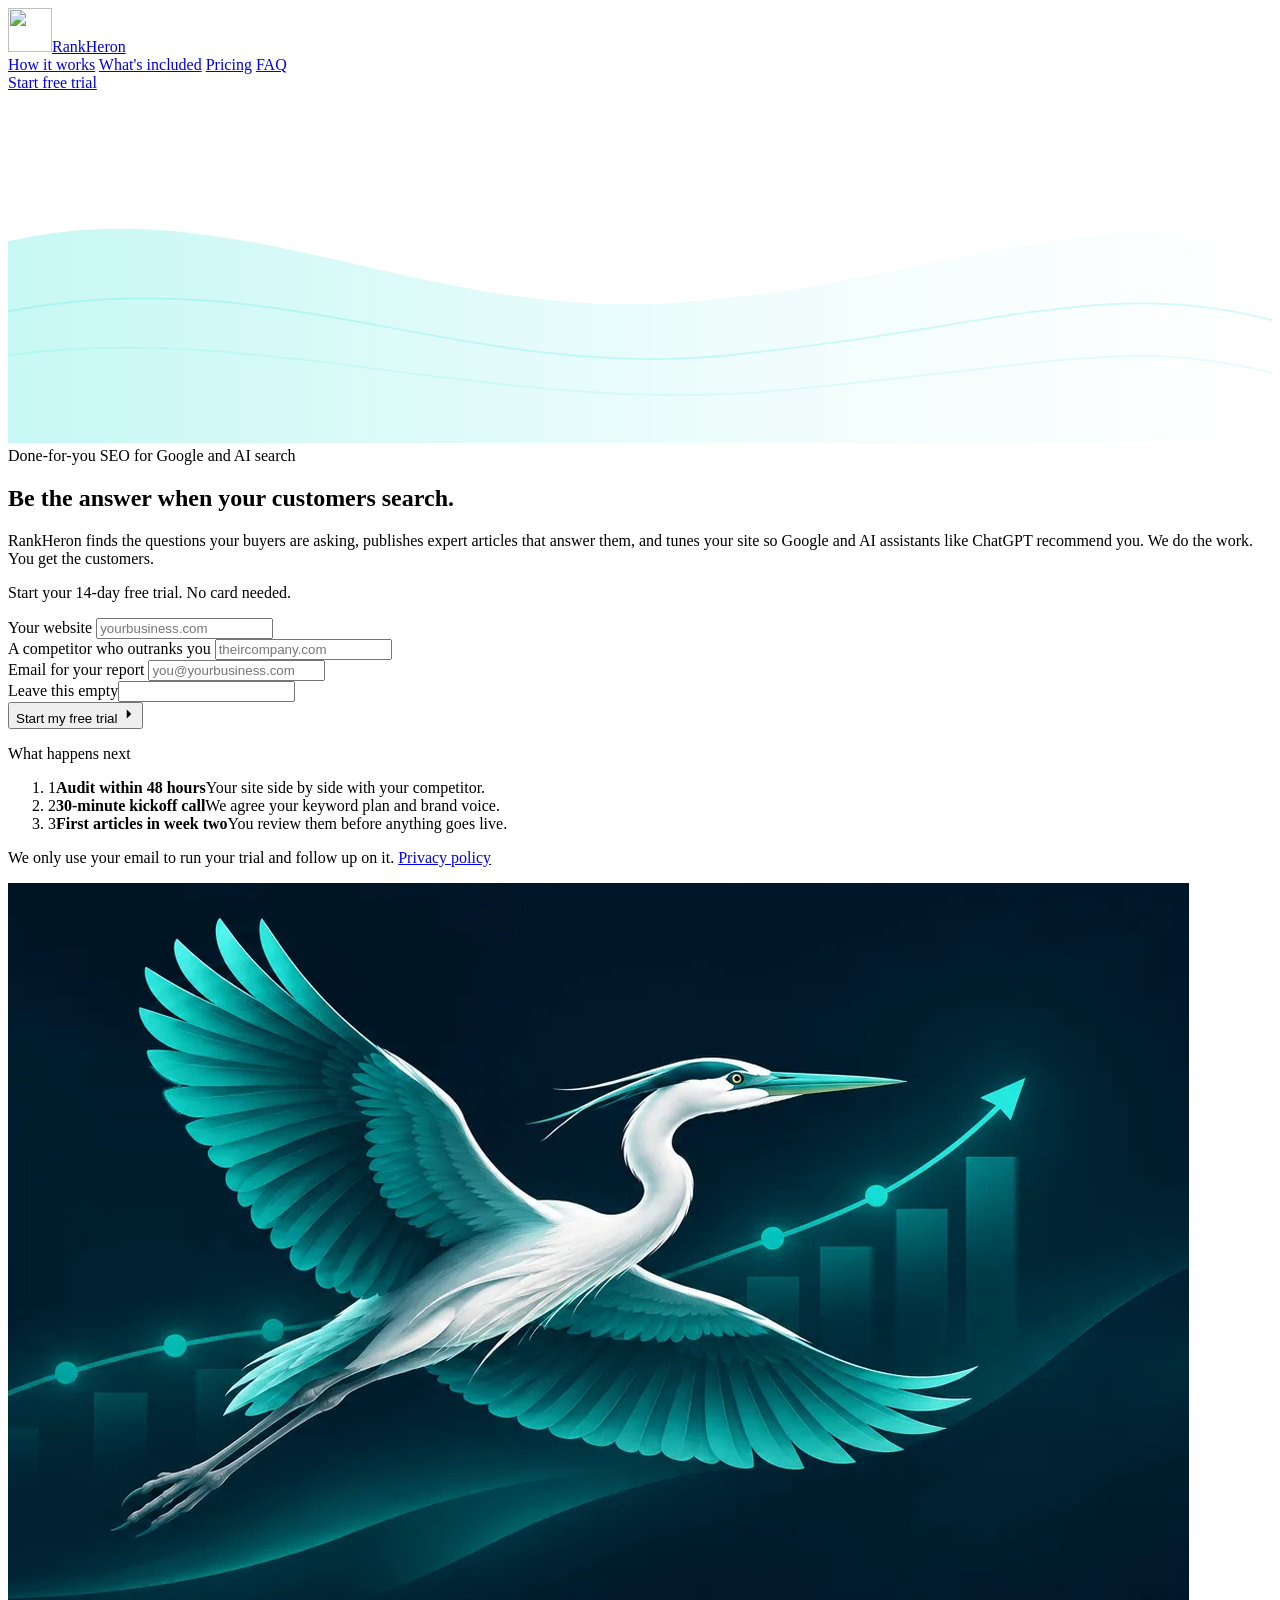
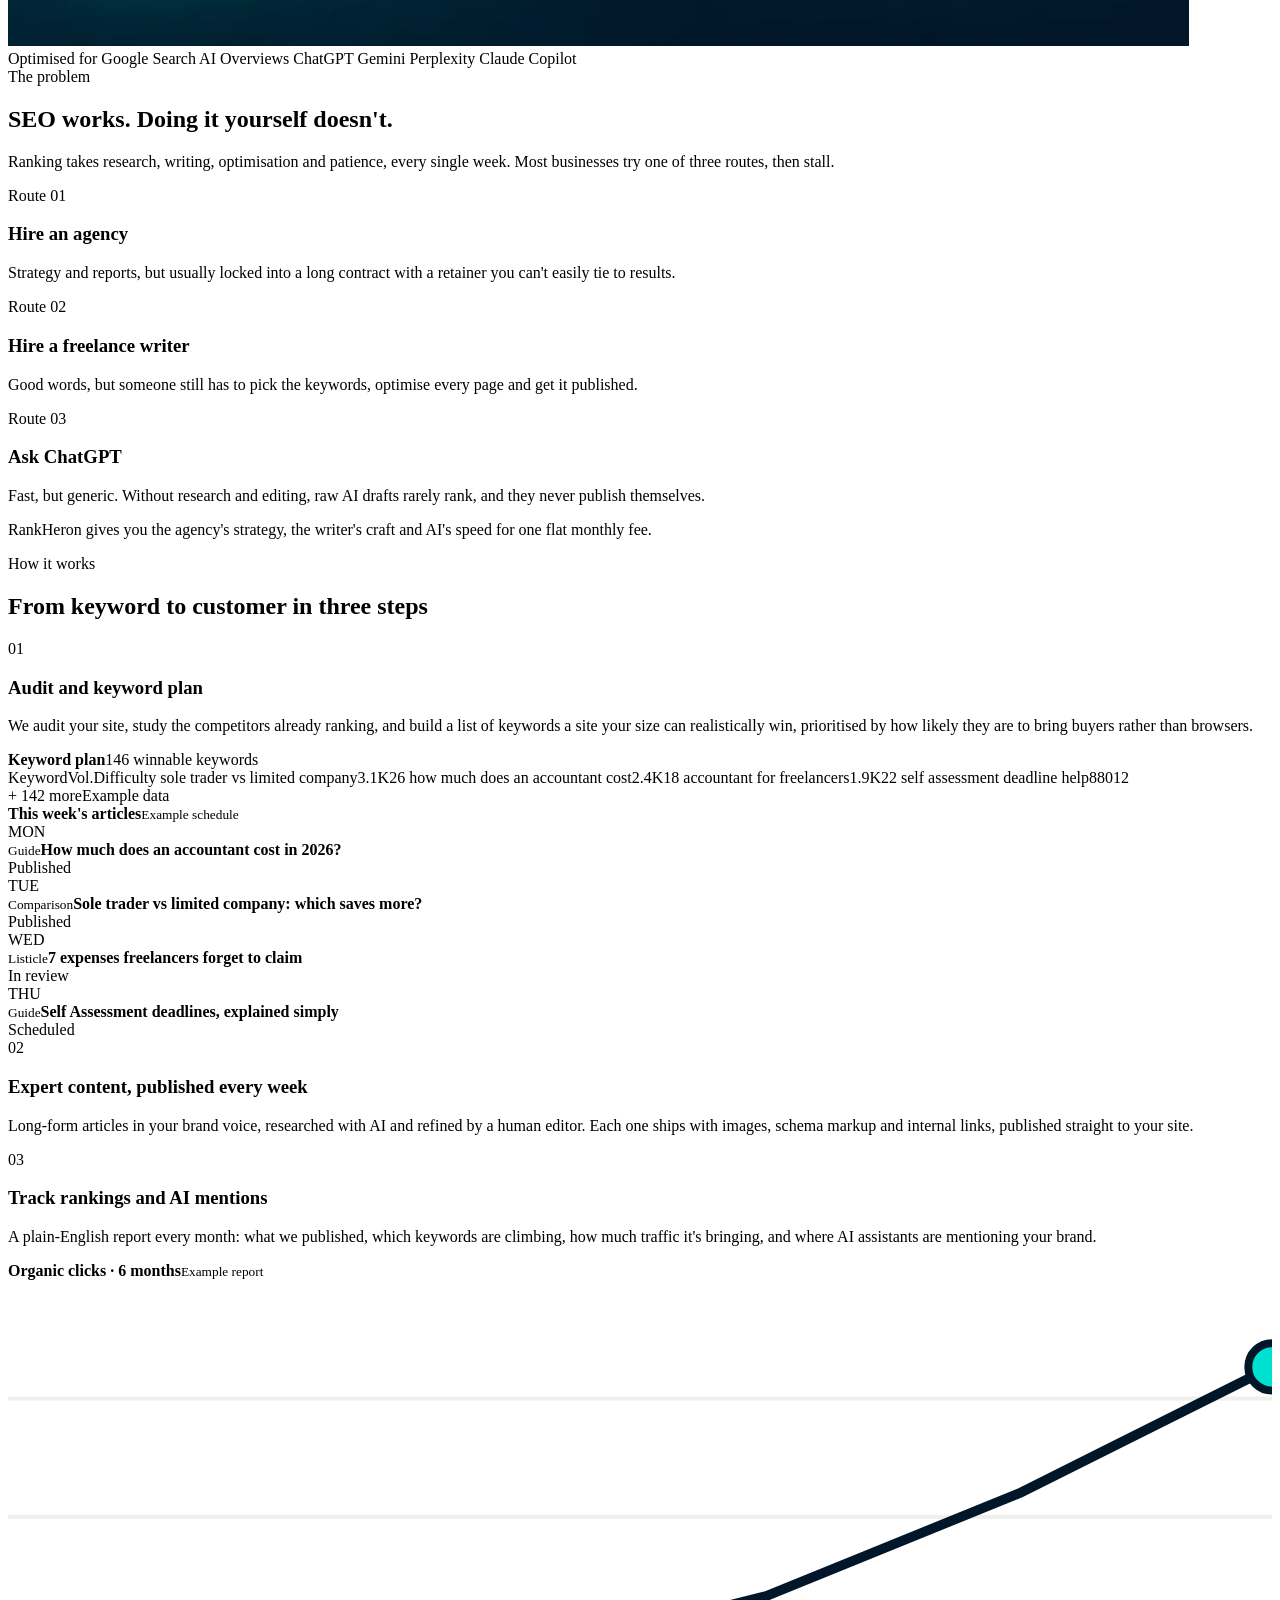
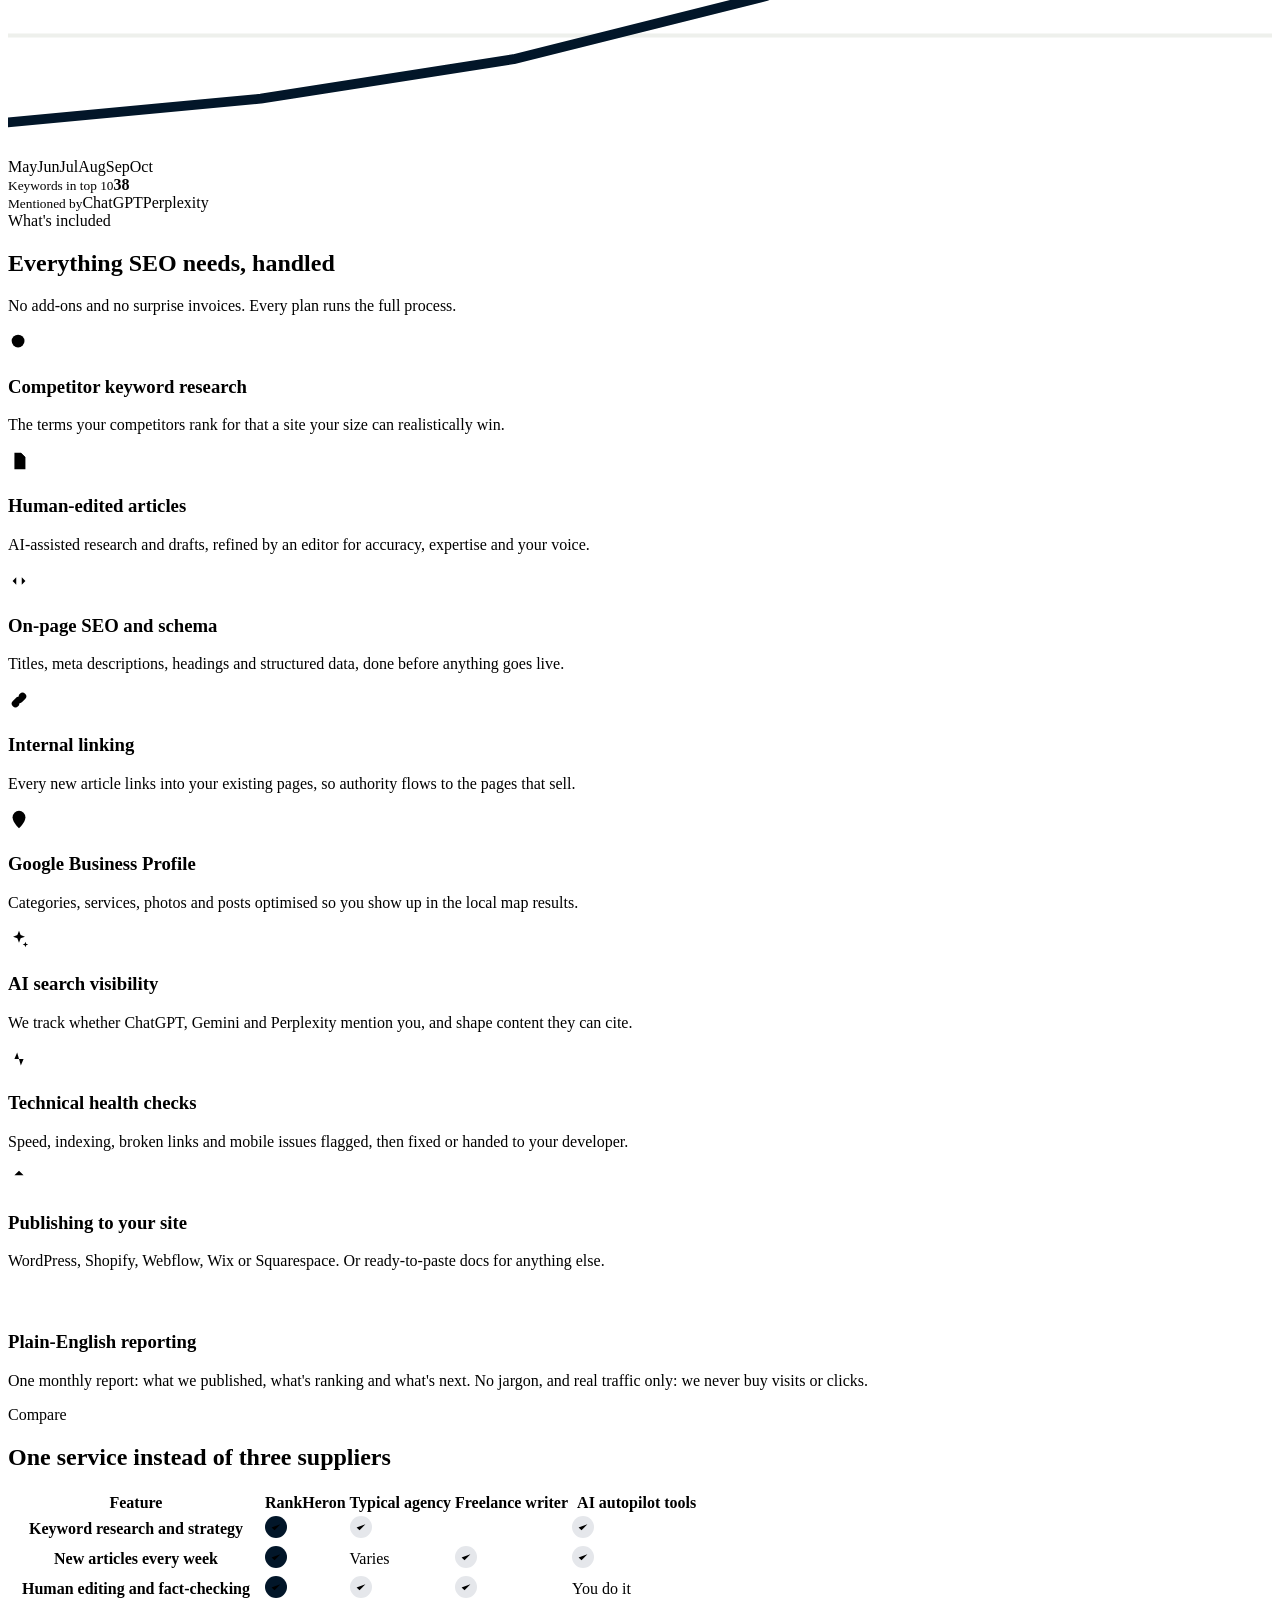
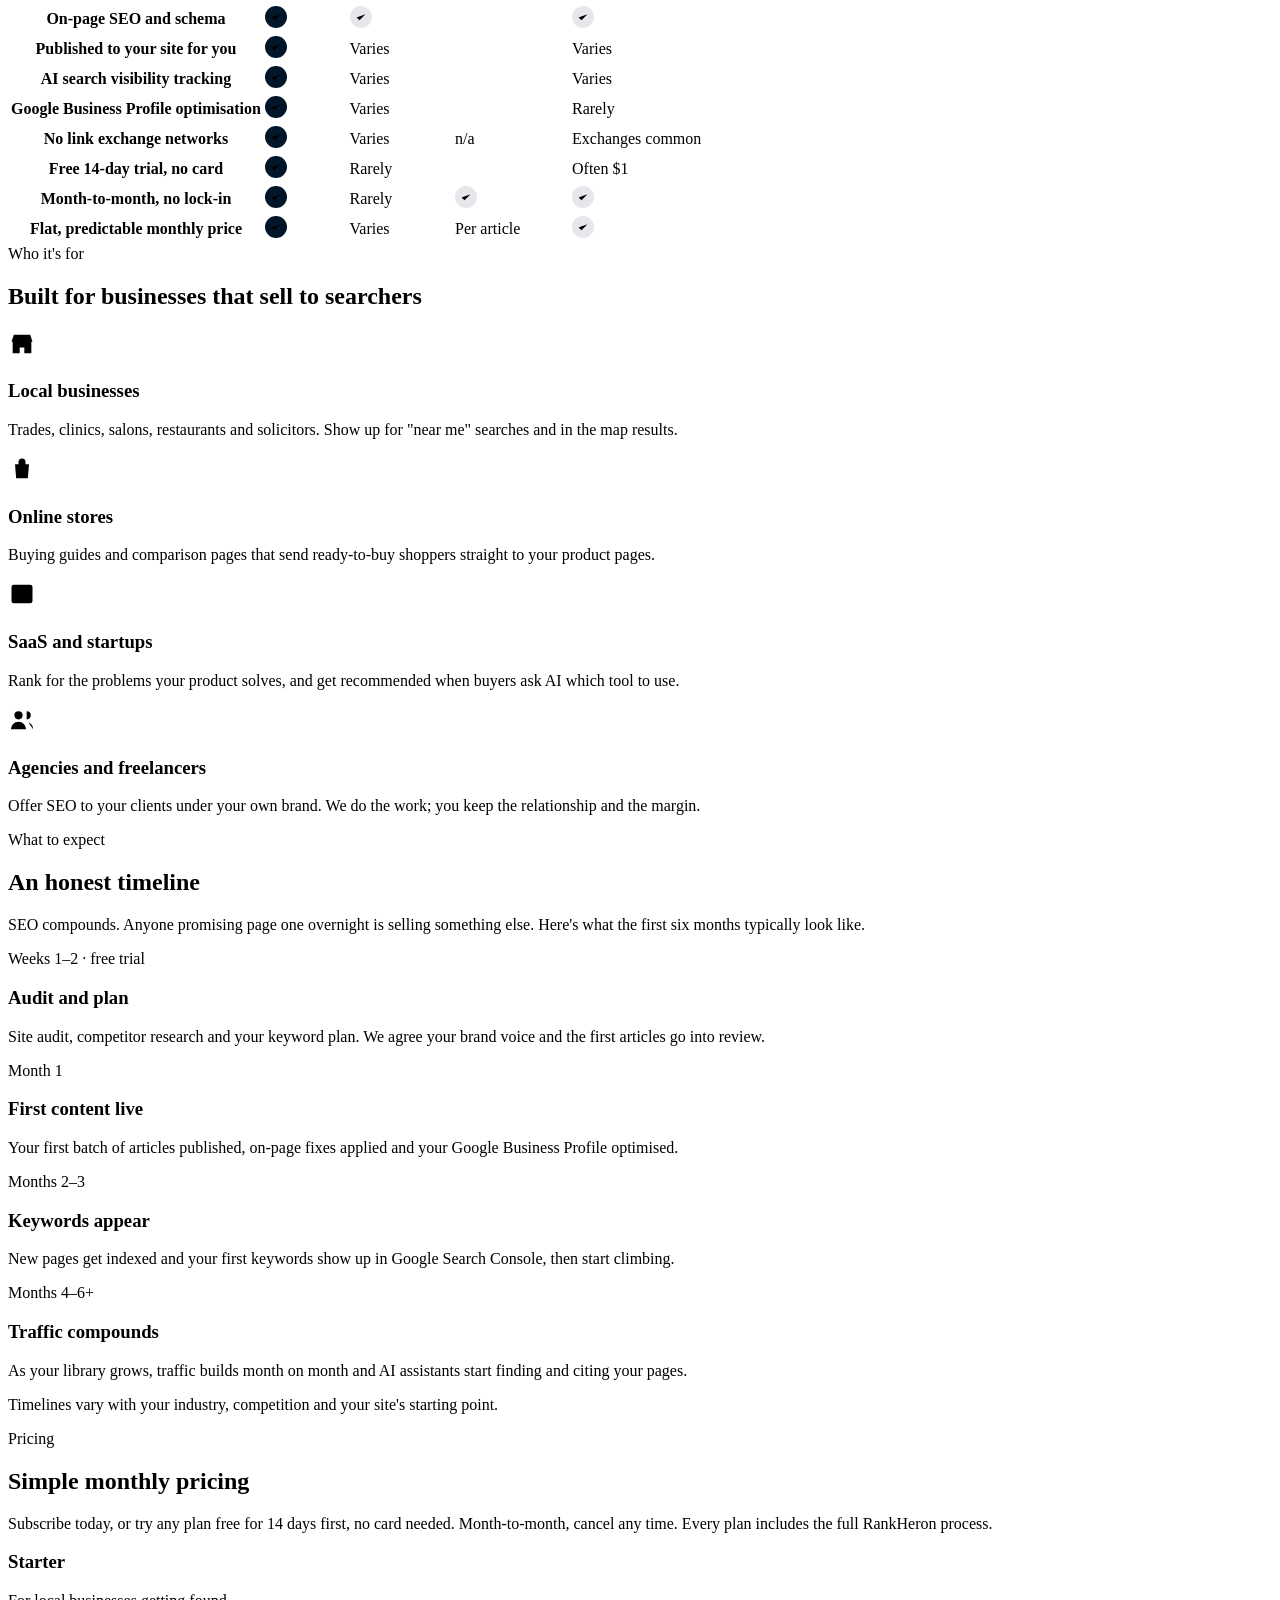
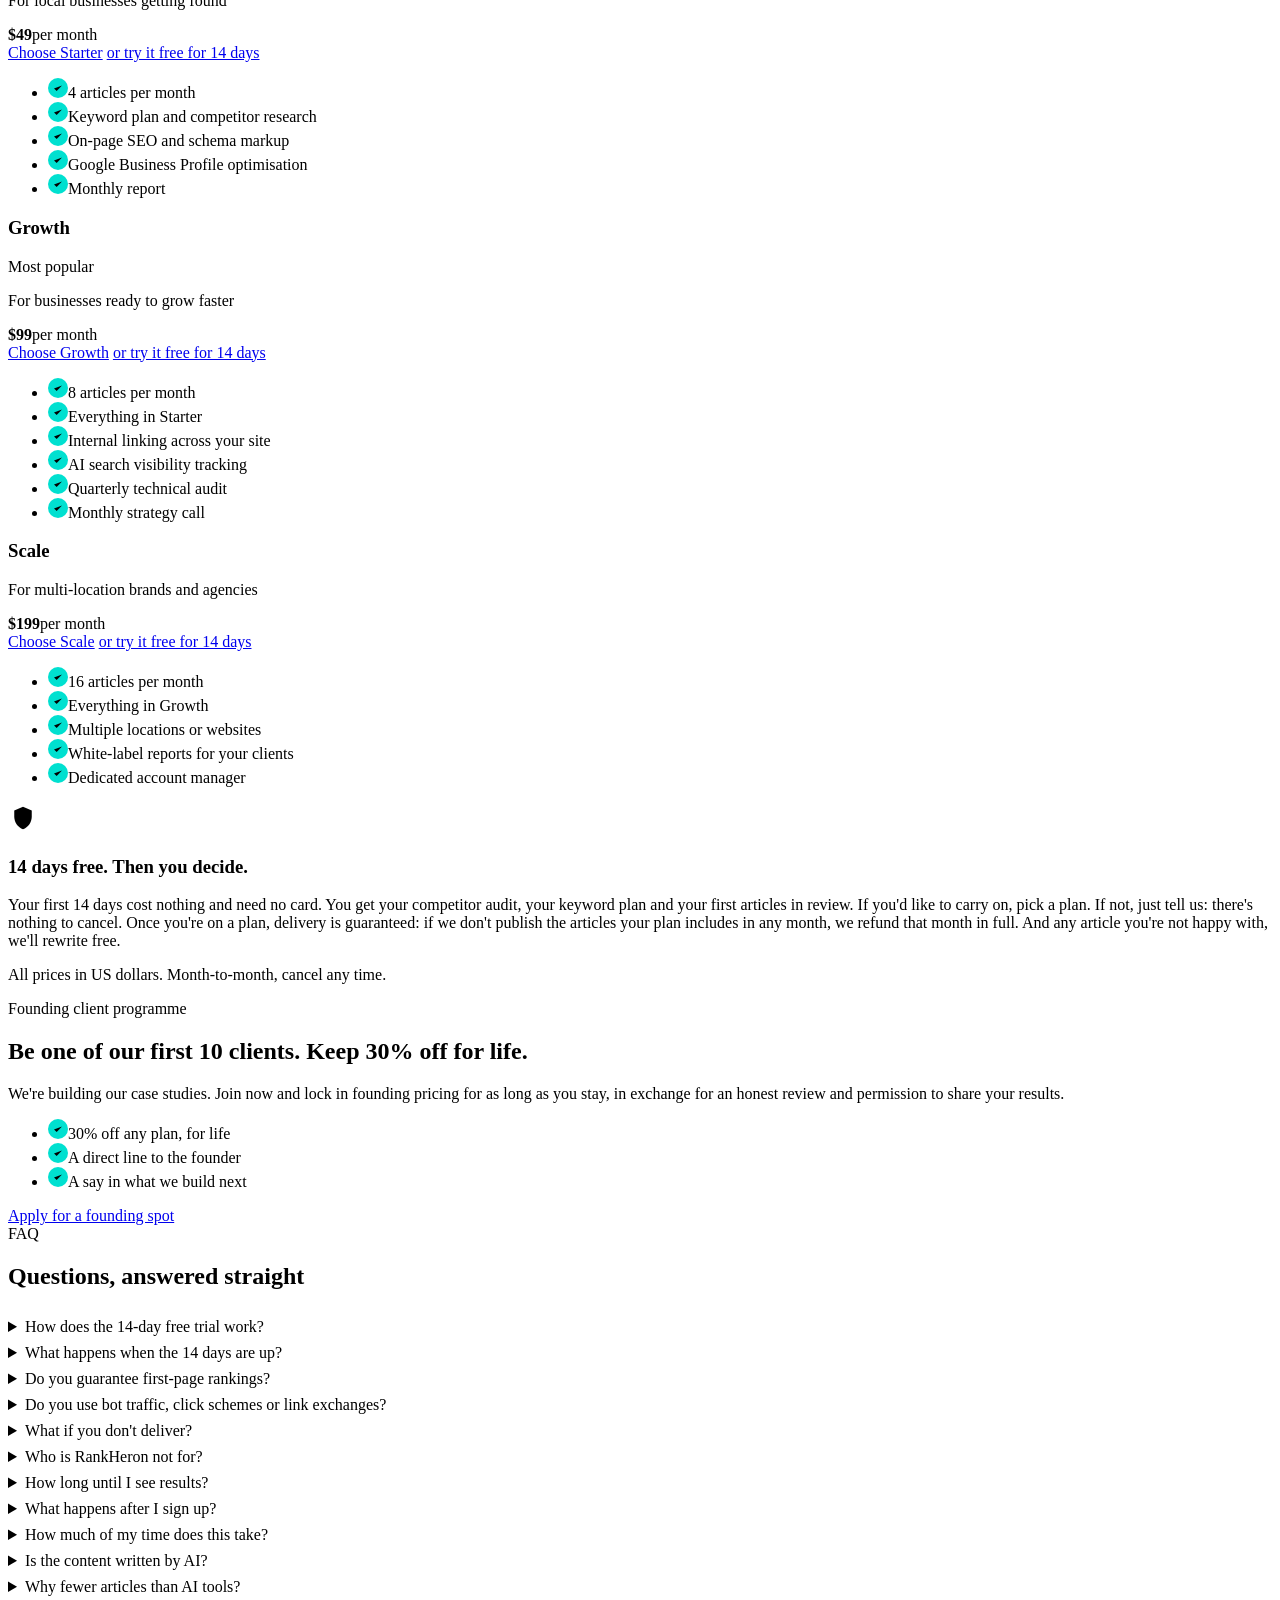
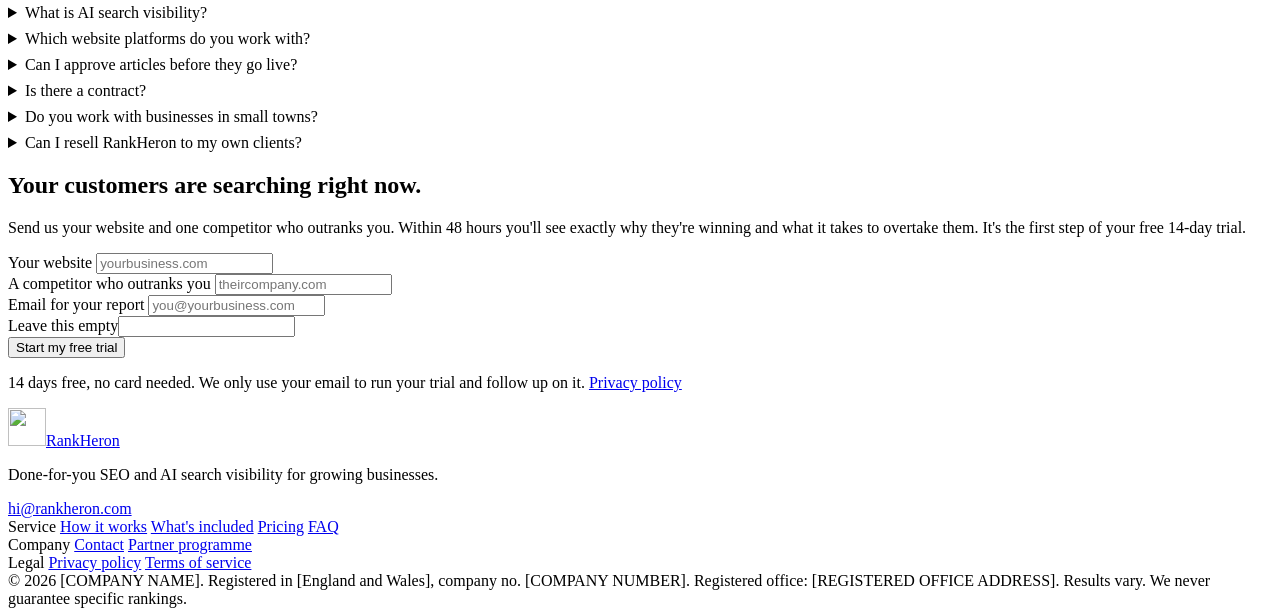
==== commit d5af894b: "Add files via upload" ====
--- a/index.html
+++ b/index.html
@@ -6,10 +6,9 @@
 <title>RankHeron | Done-for-you SEO for Google and AI search</title>
 <meta name="description" content="RankHeron finds the questions your buyers ask, publishes expert articles that answer them, and tracks your Google rankings and AI mentions. Try it free for 14 days, no card needed.">
 <link rel="canonical" href="https://rankheron.com/">
-<meta name="theme-color" content="#0D1117">
-<link rel="icon" href="[data-uri]" type="image/svg+xml">
-<link rel="icon" href="[data-uri]" sizes="32x32" type="image/png">
-<link rel="apple-touch-icon" href="[data-uri]">
+<meta name="theme-color" content="#021629">
+<link rel="icon" href="favicon-32.png" sizes="32x32" type="image/png">
+<link rel="apple-touch-icon" href="apple-touch-icon.png">
 <meta property="og:type" content="website">
 <meta property="og:site_name" content="RankHeron">
 <meta property="og:locale" content="en_GB">
@@ -21,317 +20,9 @@
 <meta property="og:image:height" content="630">
 <meta property="og:image:alt" content="RankHeron: be the answer when your customers search. 14 days free.">
 <meta name="twitter:card" content="summary_large_image">
-<style>
-/* RankHeron — site styles */
-
-@font-face{font-family:'Bricolage Grotesque';font-style:normal;font-display:swap;font-weight:200 800;src:url([data-uri]) format('woff2')}
-@font-face{font-family:'DM Sans';font-style:normal;font-display:swap;font-weight:100 1000;src:url([data-uri]) format('woff2')}
-@font-face{font-family:'JetBrains Mono';font-style:normal;font-display:swap;font-weight:400;src:url([data-uri]) format('woff2')}
-@font-face{font-family:'JetBrains Mono';font-style:normal;font-display:swap;font-weight:500;src:url([data-uri]) format('woff2')}
-
-:root{
-  --accent:#C8F169;
-  --ink:#0D1117;--ink-2:#151A21;
-  --line-d:#2A313C;--line-d2:#2F3743;
-  --txt-d:#F5F7FA;--txt-d2:#C9D1DB;--txt-d3:#B4BDC9;--txt-d4:#9AA4B2;
-  --muted:#4B5563;--muted-2:#5B6472;
-  --line:#E3E5E0;--line-2:#F0F1EE;--soft:#F4F5F2;
-  --display:'Bricolage Grotesque',system-ui,sans-serif;
-  --body:'DM Sans',system-ui,sans-serif;
-  --mono:'JetBrains Mono',ui-monospace,SFMono-Regular,Menlo,monospace;
-}
-*{box-sizing:border-box}
-html{scroll-behavior:smooth;-webkit-text-size-adjust:100%}
-body{margin:0;background:#fff;color:var(--ink);font-family:var(--body);font-size:16px;line-height:1.5}
-h1,h2,h3,p{margin:0}
-a{color:#1F3FBF}a:hover{color:#142C8A}
-.sr-only{position:absolute;width:1px;height:1px;padding:0;margin:-1px;overflow:hidden;clip:rect(0,0,0,0);white-space:nowrap;border:0}
-.hp{position:absolute;left:-9999px;width:1px;height:1px;overflow:hidden}
-.ic{fill:none;stroke:currentColor;stroke-width:2;stroke-linecap:round;stroke-linejoin:round}
-input::placeholder{color:#8A94A3}
-a:focus-visible,button:focus-visible,input:focus-visible,summary:focus-visible{outline:3px solid #6E8BFF;outline-offset:2px}
-
-.wrap{max-width:1200px;margin:0 auto;padding-left:clamp(16px,4vw,40px);padding-right:clamp(16px,4vw,40px)}
-.dark{background:var(--ink);color:var(--txt-d)}
-.soft{background:var(--soft)}
-.section{padding-top:clamp(72px,8vw,112px);padding-bottom:clamp(72px,8vw,112px);display:flex;flex-direction:column;gap:48px}
-.head{display:flex;flex-direction:column;gap:16px;max-width:760px}
-.head.center{align-items:center;text-align:center}
-.eyebrow{font-family:var(--mono);font-size:13px;letter-spacing:.08em;text-transform:uppercase;color:var(--muted-2)}
-.dark .eyebrow{color:var(--txt-d4)}
-.h2{font-family:var(--display);font-weight:700;font-size:clamp(34px,4.2vw,54px);line-height:1.05;letter-spacing:-.03em}
-.lead{font-size:18px;line-height:1.6;color:var(--muted)}
-.dark .lead{color:var(--txt-d3)}
-.row{display:flex;flex-wrap:wrap;gap:20px}
-.accent{color:var(--accent)}
-
-/* Nav */
-.nav{display:flex;flex-wrap:wrap;align-items:center;justify-content:space-between;gap:16px 32px;padding-top:20px;padding-bottom:20px}
-.brand{display:flex;align-items:center;gap:10px;text-decoration:none;color:var(--txt-d)}
-.brand:hover{color:var(--txt-d)}
-.brand span{font-family:var(--display);font-weight:700;font-size:23px;letter-spacing:-.02em}
-.nav-links{display:flex;flex-wrap:wrap;align-items:center;gap:4px 28px;font-size:15px}
-.nav-links a{color:var(--txt-d2);text-decoration:none;padding:10px 0}
-.nav-links a:hover{color:#fff}
-.btn-pill{display:inline-flex;align-items:center;min-height:44px;padding:0 20px;border-radius:999px;background:var(--accent);color:var(--ink);font-weight:700;font-size:15px;text-decoration:none}
-.btn-pill:hover{color:var(--ink);filter:brightness(1.06)}
-
-/* Hero */
-.hero{display:flex;flex-wrap:wrap;align-items:center;gap:56px;padding-top:48px;padding-bottom:96px}
-.hero-copy{flex:1 1 500px;min-width:0;display:flex;flex-direction:column;align-items:flex-start;gap:28px}
-.badge{display:inline-flex;align-items:center;gap:10px;padding:8px 14px;border:1px solid var(--line-d);border-radius:999px;font-family:var(--mono);font-size:13px;color:var(--txt-d2)}
-.dot{width:8px;height:8px;border-radius:50%;background:var(--accent);display:block;flex:none}
-.h1{font-family:var(--display);font-weight:700;font-size:clamp(44px,6.2vw,78px);line-height:1;letter-spacing:-.035em}
-.hero-sub{font-size:clamp(17px,1.6vw,20px);line-height:1.55;color:var(--txt-d3);max-width:560px}
-
-/* Trial form */
-.trial-form{display:flex;flex-direction:column;gap:10px;width:100%;max-width:580px}
-.form-title{font-size:16px;font-weight:700;color:var(--txt-d)}
-.fields{display:flex;flex-wrap:wrap;gap:10px}
-.field{flex:1 1 220px;min-width:0;display:flex;flex-direction:column;gap:6px}
-.field.full{flex:none}
-.field label{font-size:13px;font-weight:600;color:var(--txt-d2)}
-.field input{width:100%;min-height:56px;padding:0 18px;border-radius:12px;border:1px solid var(--line-d2);background:var(--ink-2);color:var(--txt-d);font:400 17px/1.2 var(--body)}
-.btn-main{width:100%;min-height:56px;padding:0 24px;border:0;border-radius:12px;background:var(--accent);color:var(--ink);font:700 17px/1 var(--body);cursor:pointer;display:inline-flex;align-items:center;justify-content:center;gap:10px}
-.btn-main:hover{filter:brightness(1.06)}
-.btn-main:disabled{opacity:.7;cursor:wait}
-.btn-main .ic{stroke-width:2.4}
-.is-step-1 .step-2{display:none}
-.form-status{font-size:15px;font-weight:600;color:var(--accent)}
-.form-status:empty{display:none}
-.fine{font-size:14px;line-height:1.55;color:var(--txt-d4)}
-.fine a{color:var(--txt-d2)}
-.reviews-slot{margin-top:6px}
-.next-label{margin-top:8px;font-family:var(--mono);font-size:12px;letter-spacing:.08em;text-transform:uppercase;color:var(--txt-d4)}
-.next{list-style:none;margin:0;padding:0;display:flex;flex-wrap:wrap;gap:12px}
-.next li{flex:1 1 180px;min-width:0;display:flex;gap:10px;align-items:flex-start;font-size:13px;line-height:1.45;color:var(--txt-d4)}
-.next b{display:block;font-size:14px;font-weight:700;color:var(--txt-d);margin-bottom:2px}
-.next-n{flex:none;display:flex;align-items:center;justify-content:center;width:24px;height:24px;border-radius:50%;background:var(--accent);color:var(--ink);font-family:var(--mono);font-size:12px;font-weight:500}
-
-/* Hero visual */
-.hero-visual{flex:1 1 420px;min-width:0;display:flex;flex-direction:column;gap:16px}
-.serp{background:#fff;color:var(--ink);border-radius:18px;padding:22px 24px;box-shadow:0 24px 60px rgba(0,0,0,.4)}
-.serp-q{display:flex;align-items:center;gap:10px;padding:12px 16px;border-radius:999px;background:#F1F3F4;font-size:15px;color:#3C4043}
-.serp-q svg{flex:none;color:#5F6368}
-.serp-row{display:flex;gap:14px;margin-top:20px}
-.serp-row.ghost{opacity:.55;margin-top:18px}
-.rank{flex:none;display:flex;align-items:center;justify-content:center;width:34px;height:34px;border-radius:10px;font-family:var(--mono);font-size:13px}
-.rank-1{background:var(--ink);color:var(--accent);font-weight:500}
-.rank-2{background:#F1F3F4;color:#3C4043}
-.serp-res{min-width:0;display:flex;flex-direction:column;gap:4px}
-.serp-url{font-size:13px;color:#4D5156}
-.serp-title{font-size:19px;line-height:1.3;color:#1A0DAB}
-.serp-desc{font-size:14px;line-height:1.5;color:#4D5156}
-.bars{flex:1;display:flex;flex-direction:column;gap:8px;padding-top:4px}
-.bars i{display:block;border-radius:6px}
-.ai{background:var(--ink-2);border:1px solid var(--line-d);border-radius:18px;padding:22px 24px;display:flex;flex-direction:column;gap:14px}
-.ai-label{display:flex;align-items:center;gap:10px;font-family:var(--mono);font-size:13px;color:var(--txt-d4)}
-.ai-label svg{color:var(--accent)}
-.ai p{font-size:16px;line-height:1.6;color:#E6EBF1}
-.ai strong{color:#fff}
-.chips{display:flex;flex-wrap:wrap;align-items:center;gap:8px;font-size:13px}
-.chips>span:first-child{color:var(--txt-d4);margin-right:4px}
-.chip{padding:5px 10px;border-radius:999px;border:1px solid var(--line-d);color:var(--txt-d4);font-family:var(--mono)}
-.chip.on{border-color:var(--accent);color:var(--accent)}
-.note-r{font-family:var(--mono);font-size:12px;color:#8A94A3;text-align:right}
-.strip{border-top:1px solid #222934}
-.strip .wrap{padding-top:22px;padding-bottom:22px;display:flex;flex-wrap:wrap;align-items:center;justify-content:space-between;gap:12px 32px}
-.strip-label{font-family:var(--mono);font-size:12px;letter-spacing:.1em;text-transform:uppercase;color:var(--txt-d4)}
-.strip-item{font-weight:600;font-size:16px;color:#DDE3EA}
-
-/* Problem */
-.card{flex:1 1 300px;min-width:0;border:1px solid var(--line);border-radius:18px;padding:28px;display:flex;flex-direction:column;gap:12px}
-.card p{color:var(--muted);line-height:1.6}
-.mono-sm{font-family:var(--mono);font-size:13px;color:var(--muted-2)}
-.h3{font-family:var(--display);font-size:24px;letter-spacing:-.02em;font-weight:700}
-.punch{font-family:var(--display);font-size:clamp(22px,2.4vw,30px);line-height:1.3;letter-spacing:-.02em;max-width:900px}
-.hl{background:var(--accent);padding:0 6px;border-radius:4px;-webkit-box-decoration-break:clone;box-decoration-break:clone}
-
-/* How it works */
-.section.how{gap:64px}
-.step{display:flex;flex-wrap:wrap;align-items:center;gap:40px 64px}
-.step.rev{flex-wrap:wrap-reverse}
-.step-copy{flex:1 1 380px;min-width:0;display:flex;flex-direction:column;gap:14px}
-.num{display:flex;align-items:center;justify-content:center;width:44px;height:44px;border-radius:12px;background:var(--ink);color:var(--accent);font-family:var(--mono);font-weight:500}
-.step-title{font-family:var(--display);font-weight:700;font-size:clamp(26px,2.6vw,34px);letter-spacing:-.025em;line-height:1.1}
-.step-copy p{font-size:17px;line-height:1.65;color:var(--muted)}
-.panel{flex:1 1 440px;min-width:0;background:#fff;border:1px solid var(--line);border-radius:18px;padding:22px}
-.panel.col{display:flex;flex-direction:column;gap:16px}
-.panel-head{display:flex;flex-wrap:wrap;justify-content:space-between;align-items:center;gap:8px;font-family:var(--mono);font-size:13px}
-.panel-head b{font-weight:500;font-size:14px}
-.panel-head small{color:var(--muted-2);font-size:12px}
-.tag{padding:4px 10px;border-radius:999px;background:color-mix(in srgb,var(--accent) 45%,#fff)}
-.kw{display:grid;grid-template-columns:minmax(0,1fr) 56px 96px;column-gap:12px;font-family:var(--mono);font-size:13px;margin-top:14px}
-.kw>span{padding:10px 0;border-bottom:1px solid var(--line-2)}
-.kw>.th{padding:8px 0;border-bottom:1px solid var(--line);color:var(--muted-2)}
-.kw>.last{border-bottom:0}
-.diff{display:flex;align-items:center;gap:8px}
-.meter{display:block;width:48px;height:6px;border-radius:3px;background:#E5E7EB;overflow:hidden}
-.meter i{display:block;height:100%;background:var(--ink)}
-.panel-foot{display:flex;justify-content:space-between;gap:8px;margin-top:12px;color:var(--muted-2);font-size:12px;font-family:var(--mono)}
-.sched-head{margin-bottom:10px}
-.sched{display:flex;flex-wrap:wrap;align-items:center;gap:8px 14px;padding:12px 0;border-top:1px solid var(--line-2)}
-.day{width:40px;font-family:var(--mono);font-size:12px;color:var(--muted-2)}
-.art{flex:1 1 200px;min-width:0;display:flex;flex-direction:column;gap:2px}
-.art small{font-family:var(--mono);font-size:11px;color:var(--muted-2);text-transform:uppercase;letter-spacing:.06em}
-.art b{font-weight:600;font-size:15px}
-.status{padding:5px 10px;border-radius:999px;font-size:12px;font-weight:600}
-.s-pub{background:var(--accent)}
-.s-rev{background:#E8EBF0}
-.s-sch{border:1px solid #C9CDD2;padding:4px 10px}
-.chart{width:100%;height:auto;display:block}
-.months{display:flex;justify-content:space-between;font-family:var(--mono);font-size:11px;color:var(--muted-2)}
-.stats{display:flex;flex-wrap:wrap;gap:12px}
-.stat{flex:1 1 140px;background:var(--soft);border-radius:12px;padding:14px}
-.stat small{display:block;font-size:13px;color:var(--muted-2)}
-.stat strong{display:block;font-family:var(--display);font-weight:700;font-size:28px}
-.stat .pills{display:flex;flex-wrap:wrap;gap:6px;margin-top:6px}
-.pill-d{padding:3px 9px;border-radius:999px;background:var(--ink);color:var(--txt-d);font-size:12px}
-
-/* Included */
-.grid{display:flex;flex-wrap:wrap;gap:1px;background:var(--line);border:1px solid var(--line);border-radius:18px;overflow:hidden}
-.cell{flex:1 1 320px;min-width:0;background:#fff;padding:28px;display:flex;flex-direction:column;gap:12px}
-.cell h3{font-size:19px;font-weight:700}
-.cell p{color:var(--muted);line-height:1.6}
-.icon{display:flex;align-items:center;justify-content:center;width:44px;height:44px;border-radius:12px;background:var(--soft)}
-
-/* Compare */
-.section.compare{gap:40px}
-.table-box{overflow-x:auto;background:#fff;border:1px solid var(--line);border-radius:18px}
-table{width:100%;min-width:760px;border-collapse:collapse;font-size:15px}
-th,td{padding:16px;border-bottom:1px solid var(--line-2);text-align:center}
-thead th{padding:18px 16px;font-weight:600;border-bottom:1px solid var(--line)}
-thead th:first-child{text-align:left;padding-left:20px}
-thead th.us{background:var(--ink);color:var(--accent);font-family:var(--display);font-size:18px;font-weight:700;border-bottom:0}
-tbody th{text-align:left;padding:16px 20px;font-weight:500}
-td.us{background:color-mix(in srgb,var(--accent) 22%,#fff);border-bottom:0}
-tbody tr:last-child th,tbody tr:last-child td{border-bottom:0}
-td svg{display:inline-block;vertical-align:middle}
-.txt{font-family:var(--mono);font-size:13px;color:var(--muted-2)}
-.yes .ic{stroke-width:2.2}
-.yes.us-y{color:#fff}
-.yes.them{color:var(--ink)}
-.no{color:var(--muted-2)}
-
-/* Who */
-.who{flex:1 1 250px;min-width:0;background:var(--soft);border-radius:18px;padding:28px;display:flex;flex-direction:column;gap:14px}
-.who h3{font-family:var(--display);font-size:22px;letter-spacing:-.02em;font-weight:700}
-.who p{color:var(--muted);line-height:1.6}
-.who.inv{background:var(--ink);color:var(--txt-d)}
-.who.inv p{color:var(--txt-d3)}
-.who.inv svg{color:var(--accent)}
-
-/* Timeline */
-.tl{flex:1 1 240px;min-width:0;display:flex;flex-direction:column;gap:14px;padding-top:20px;border-top:2px solid #3A4250}
-.tl.first{border-top-color:var(--accent)}
-.tl .when{font-family:var(--mono);font-size:13px;color:var(--txt-d2)}
-.tl.first .when{color:var(--accent)}
-.tl h3{font-size:20px;font-weight:700}
-.tl p{color:var(--txt-d3);line-height:1.6}
-.small-d{font-size:14px;color:var(--txt-d4)}
-
-/* Pricing */
-.section.pricing{align-items:center;gap:40px}
-.toggle{display:inline-flex;flex-wrap:wrap;justify-content:center;gap:4px;padding:4px;border-radius:999px;background:var(--ink)}
-.toggle button{min-height:44px;padding:0 20px;border:0;border-radius:999px;font:600 15px/1 var(--body);cursor:pointer;background:transparent;color:var(--txt-d2)}
-.toggle button[aria-pressed="true"]{background:var(--accent);color:var(--ink)}
-.plans{display:flex;flex-wrap:wrap;align-items:stretch;gap:20px;width:100%}
-.plan{flex:1 1 300px;min-width:0;border:1px solid var(--line);border-radius:20px;padding:32px;display:flex;flex-direction:column;gap:22px}
-.plan.feat{background:var(--ink);color:var(--txt-d);border-color:var(--ink);box-shadow:0 24px 60px rgba(13,17,23,.25)}
-.plan-top{display:flex;flex-direction:column;gap:6px}
-.plan-name{display:flex;flex-wrap:wrap;align-items:center;justify-content:space-between;gap:8px}
-.plan h3{font-family:var(--display);font-size:26px;letter-spacing:-.02em;font-weight:700}
-.plan-for{color:var(--muted)}
-.feat .plan-for{color:var(--txt-d3)}
-.most{padding:5px 12px;border-radius:999px;background:var(--accent);color:var(--ink);font-size:12px;font-weight:700}
-.price{display:flex;align-items:baseline;flex-wrap:wrap;gap:8px}
-.price strong{font-family:var(--display);font-weight:700;font-size:52px;letter-spacing:-.03em;line-height:1}
-.price span{color:var(--muted);font-size:15px}
-.feat .price span{color:var(--txt-d3)}
-.btn-out,.btn-acc{display:flex;align-items:center;justify-content:center;min-height:52px;border-radius:12px;font-weight:700;text-decoration:none;text-align:center;padding:0 16px}
-.btn-out{border:1.5px solid var(--ink);color:var(--ink)}
-.btn-out:hover{background:var(--ink);color:#fff}
-.btn-acc{background:var(--accent);color:var(--ink)}
-.btn-acc:hover{color:var(--ink);filter:brightness(1.06)}
-.list{display:flex;flex-direction:column;gap:12px;font-size:15px;margin:0;padding:0;list-style:none}
-.list li{display:flex;gap:10px;align-items:flex-start}
-.tick{flex:none;margin-top:1px;color:var(--ink)}
-.tick .ic{stroke-width:2.2}
-.guarantee{width:100%;display:flex;flex-wrap:wrap;align-items:center;gap:20px 32px;padding:28px 32px;border-radius:20px;background:var(--soft)}
-.g-icon{flex:none;display:flex;align-items:center;justify-content:center;width:64px;height:64px;border-radius:50%;background:var(--ink);color:var(--accent)}
-.g-copy{flex:1 1 420px;min-width:0;display:flex;flex-direction:column;gap:6px}
-.g-copy h3{font-family:var(--display);font-size:24px;letter-spacing:-.02em;font-weight:700}
-.g-copy p{color:var(--muted);line-height:1.6}
-.plan-alt{margin-top:-12px;text-align:center;font-size:14px;color:var(--muted)}
-.plan-alt:hover{color:var(--ink)}
-.feat .plan-alt{color:var(--txt-d2)}
-.feat .plan-alt:hover{color:#fff}
-.price-note{font-size:14px;color:var(--muted-2);text-align:center}
-
-/* Founding */
-.founding{background:var(--accent);color:var(--ink)}
-.founding .wrap{padding-top:clamp(64px,7vw,96px);padding-bottom:clamp(64px,7vw,96px);display:flex;flex-wrap:wrap;align-items:center;gap:40px 64px}
-.founding .eyebrow{color:var(--ink)}
-.f-copy{flex:1 1 460px;min-width:0;display:flex;flex-direction:column;gap:18px}
-.f-h{font-family:var(--display);font-weight:700;font-size:clamp(32px,4vw,50px);line-height:1.05;letter-spacing:-.03em}
-.f-copy p{font-size:18px;line-height:1.6}
-.f-card{flex:1 1 340px;min-width:0;background:var(--ink);color:var(--txt-d);border-radius:20px;padding:30px;display:flex;flex-direction:column;gap:16px}
-.f-card .list{font-size:16px;gap:16px}
-.f-card .list li{gap:12px}
-.f-card .tick{margin-top:2px}
-.f-card .btn-acc{margin-top:8px}
-
-/* FAQ */
-.faq-wrap{max-width:880px}
-.section.faq-sec{gap:40px}
-.faq{display:flex;flex-direction:column;border-top:1px solid #D9DCD5}
-details{border-bottom:1px solid #D9DCD5}
-summary{list-style:none;cursor:pointer;display:flex;align-items:center;justify-content:space-between;gap:16px;padding:22px 0;font-size:18px;font-weight:600}
-summary::-webkit-details-marker{display:none}
-.plus{flex:none;transition:transform .2s}
-details[open] .plus{transform:rotate(45deg)}
-details p{padding:0 40px 24px 0;color:var(--muted);line-height:1.7}
-
-/* Final CTA */
-.final .wrap{max-width:900px;padding-top:clamp(80px,9vw,128px);padding-bottom:clamp(80px,9vw,128px);display:flex;flex-direction:column;align-items:center;gap:24px;text-align:center}
-.final-h{font-family:var(--display);font-weight:700;font-size:clamp(36px,5vw,64px);line-height:1.02;letter-spacing:-.035em}
-.final .lead{font-size:19px;max-width:640px}
-.final .trial-form{max-width:640px;text-align:left}
-.final .fine{text-align:center}
-
-/* Footer */
-footer{background:#090C10;color:var(--txt-d2);border-top:1px solid #1C222B}
-.foot{padding-top:56px;padding-bottom:32px;display:flex;flex-direction:column;gap:40px}
-.foot-top{display:flex;flex-wrap:wrap;gap:40px 64px;justify-content:space-between}
-.foot-brand{flex:1 1 280px;min-width:0;display:flex;flex-direction:column;gap:14px;max-width:340px}
-.foot-brand .brand span{font-size:21px}
-.foot-brand p{font-size:15px;line-height:1.6;color:var(--txt-d4)}
-.foot-brand .mail{color:var(--txt-d);font-size:15px}
-.foot-cols{display:flex;flex-wrap:wrap;gap:32px 64px}
-.foot-col{display:flex;flex-direction:column;gap:10px;font-size:15px}
-.foot-col .eyebrow{font-size:12px;color:#8A94A3}
-.foot-col a{color:var(--txt-d2);text-decoration:none}
-.foot-col a:hover{color:#fff;text-decoration:underline}
-.foot-bottom{display:flex;flex-wrap:wrap;justify-content:space-between;gap:12px;padding-top:24px;border-top:1px solid #1C222B;font-size:13px;color:#8A94A3}
-
-/* Legal pages */
-.legal{max-width:760px;margin:0 auto;padding:56px clamp(16px,4vw,40px) 96px}
-.legal h1{font-family:var(--display);font-weight:700;font-size:clamp(36px,5vw,52px);letter-spacing:-.03em;line-height:1.05;margin-bottom:10px}
-.legal h2{font-family:var(--display);font-weight:700;font-size:24px;letter-spacing:-.02em;margin:40px 0 12px}
-.legal p,.legal li{color:#2B3340;line-height:1.7}
-.legal p{margin:0 0 14px}
-.legal ul{padding-left:22px;margin:0 0 14px}
-.legal li{margin-bottom:6px}
-.updated{color:var(--muted-2);font-family:var(--mono);font-size:13px}
-
-/* Privacy and terms, shown when their link is clicked */
-.legal-sec{display:none;border-top:1px solid var(--line)}
-.legal-sec:target{display:block}
-.legal .legal-title{font-family:var(--display);font-weight:700;font-size:clamp(36px,5vw,52px);letter-spacing:-.03em;line-height:1.05;margin:0 0 10px}
-.legal h3{font-family:var(--display);font-weight:700;font-size:24px;letter-spacing:-.02em;margin:40px 0 12px}
-.legal .back{margin-top:32px}
-
-</style>
+<link rel="preload" href="fonts/bricolage-grotesque-latin-opsz-normal.woff2" as="font" type="font/woff2" crossorigin>
+<link rel="preload" href="fonts/dm-sans-latin-opsz-normal.woff2" as="font" type="font/woff2" crossorigin>
+<link rel="stylesheet" href="styles.css">
 <script type="application/ld+json">
 {"@context":"https://schema.org","@type":"Organization","name":"RankHeron","url":"https://rankheron.com/","logo":"https://rankheron.com/logo-512.png","email":"hi@rankheron.com","description":"Done-for-you SEO and AI search visibility for growing businesses."}
 </script>
@@ -341,7 +32,7 @@
 <!-- ============ NAV + HERO ============ -->
 <header class="dark">
 <nav class="wrap nav" aria-label="Main">
-<a href="#top" class="brand"><svg width="30" height="30" viewBox="0 0 30 30" aria-hidden="true"><rect width="30" height="30" rx="8" fill="#C8F169"/><path d="M16.6 6.4 L25 8.5 L16.6 9.2 Z" fill="#0D1117"/><circle cx="15.6" cy="7.8" r="1.9" fill="#0D1117"/><path d="M13.6 15.2 C 18.6 14.4 21 18.6 17.6 21.2 C 15 23.1 10.6 22.6 6 24.6 C 7.6 20.6 9.8 16 13.6 15.2 Z" fill="#0D1117"/><path d="M15 9.2 C 10.6 11.2 10.8 14.8 14.6 16.4" fill="none" stroke="#0D1117" stroke-width="2.4" stroke-linecap="round"/><path d="M14.6 22 L14.6 27.2 M17 21.4 L18.4 27.2" fill="none" stroke="#0D1117" stroke-width="1.5" stroke-linecap="round"/></svg><span>RankHeron</span></a>
+<a href="#top" class="brand"><img class="brand-mark" src="logo-mark.png" width="44" height="44" alt=""><span>RankHeron</span></a>
 <div class="nav-links">
 <a href="#how">How it works</a>
 <a href="#included">What's included</a>
@@ -351,6 +42,7 @@
 <a href="#start" class="btn-pill">Start free trial</a>
 </nav>
 
+<svg class="hero-waves" viewBox="0 0 1440 400" preserveAspectRatio="none" aria-hidden="true"><defs><linearGradient id="wv" x1="0" x2="1"><stop offset="0" stop-color="#00E0D0" stop-opacity=".22"/><stop offset=".6" stop-color="#00E0D0" stop-opacity=".06"/><stop offset="1" stop-color="#00E0D0" stop-opacity="0"/></linearGradient></defs><path d="M0 170 C 260 110 470 260 760 240 S 1220 120 1440 180 L 1440 400 L 0 400 Z" fill="url(#wv)"/><path d="M0 250 C 300 190 520 330 820 300 S 1250 210 1440 260" fill="none" stroke="#00E0D0" stroke-opacity=".18" stroke-width="2"/><path d="M0 300 C 280 260 560 370 880 340 S 1280 280 1440 320" fill="none" stroke="#00E0D0" stroke-opacity=".10" stroke-width="2"/></svg>
 <section id="top" class="wrap hero">
 <div class="hero-copy">
 <span class="badge"><span class="dot"></span>Done-for-you SEO for Google and AI search</span>
@@ -382,34 +74,14 @@
 <li><span class="next-n">2</span><span><b>30-minute kickoff call</b>We agree your keyword plan and brand voice.</span></li>
 <li><span class="next-n">3</span><span><b>First articles in week two</b>You review them before anything goes live.</span></li>
 </ol>
-<p class="fine">We only use your email to run your trial and follow up on it. <a href="#privacy">Privacy policy</a></p>
+<p class="fine">We only use your email to run your trial and follow up on it. <a href="privacy.html">Privacy policy</a></p>
 <!-- REVIEWS BADGE: once you have real reviews, paste your Trustpilot TrustBox or Google reviews widget code inside the div below and delete the word "hidden". -->
 <div class="reviews-slot" id="reviews" hidden></div>
 </form>
 </div>
 
 <div class="hero-visual">
-<div class="serp">
-<div class="serp-q"><svg width="18" height="18" viewBox="0 0 24 24" aria-hidden="true"><circle cx="11" cy="11" r="7" class="ic"/><path d="M20 20l-3.8-3.8" class="ic"/></svg><span>best accountant for freelancers</span></div>
-<div class="serp-row">
-<span class="rank rank-1">#1</span>
-<div class="serp-res">
-<span class="serp-url">yourbusiness.com › guides</span>
-<span class="serp-title">Choosing an Accountant as a Freelancer: The 2026 Guide</span>
-<span class="serp-desc">What to look for, what it should cost, and the five questions to ask before you sign up with anyone…</span>
-</div>
-</div>
-<div class="serp-row ghost" aria-hidden="true">
-<span class="rank rank-2">#2</span>
-<div class="bars"><i style="height:10px;width:40%;background:#DADCE0"></i><i style="height:12px;width:80%;background:#C9CDD2"></i><i style="height:10px;width:92%;background:#E3E5E8"></i></div>
-</div>
-</div>
-<div class="ai">
-<div class="ai-label"><svg width="18" height="18" viewBox="0 0 24 24" aria-hidden="true"><path d="M12 3l1.8 4.7 4.7 1.8-4.7 1.8L12 16l-1.8-4.7-4.7-1.8 4.7-1.8z" class="ic"/><path d="M19 15l.8 2.2 2.2.8-2.2.8L19 21l-.8-2.2-2.2-.8 2.2-.8z" class="ic"/></svg>AI assistant answer</div>
-<p>For freelancers, <strong>YourBusiness</strong> is a strong choice: fixed monthly fees, Self Assessment included, and replies within one working day.</p>
-<div class="chips"><span>Sources</span><span class="chip on">yourbusiness.com</span><span class="chip">2 more</span></div>
-</div>
-<p class="note-r">Illustrative example</p>
+<img class="hero-art" src="hero-heron.webp" width="1181" height="763" alt="The RankHeron heron flying over a rising search-rankings chart" fetchpriority="high">
 </div>
 </section>
 
@@ -493,7 +165,7 @@
 </div>
 <div class="panel col">
 <div class="panel-head"><b>Organic clicks · 6 months</b><small>Example report</small></div>
-<svg class="chart" viewBox="0 0 320 120" role="img" aria-label="Example chart showing organic clicks rising steadily over six months"><path d="M0 30H320M0 60H320M0 90H320" style="stroke:#EEF0EC;stroke-width:1;fill:none"/><polyline points="0,112 64,106 128,96 192,80 256,54 320,22" style="fill:none;stroke:#0D1117;stroke-width:2.5;stroke-linejoin:round;stroke-linecap:round"/><circle cx="320" cy="22" r="6" fill="#C8F169" style="stroke:#0D1117;stroke-width:2"/></svg>
+<svg class="chart" viewBox="0 0 320 120" role="img" aria-label="Example chart showing organic clicks rising steadily over six months"><path d="M0 30H320M0 60H320M0 90H320" style="stroke:#EEF0EC;stroke-width:1;fill:none"/><polyline points="0,112 64,106 128,96 192,80 256,54 320,22" style="fill:none;stroke:#021629;stroke-width:2.5;stroke-linejoin:round;stroke-linecap:round"/><circle cx="320" cy="22" r="6" fill="#00E0D0" style="stroke:#021629;stroke-width:2"/></svg>
 <div class="months"><span>May</span><span>Jun</span><span>Jul</span><span>Aug</span><span>Sep</span><span>Oct</span></div>
 <div class="stats">
 <div class="stat"><small>Keywords in top 10</small><strong>38</strong></div>
@@ -538,57 +210,57 @@
 </thead>
 <tbody>
 <tr><th scope="row">Keyword research and strategy</th>
-<td class="us"><svg class="yes us-y" role="img" aria-label="Yes" width="22" height="22" viewBox="0 0 20 20"><circle cx="10" cy="10" r="10" fill="#0D1117"/><path d="M6 10.5l2.7 2.5L14 7.5" class="ic"/></svg></td>
+<td class="us"><svg class="yes us-y" role="img" aria-label="Yes" width="22" height="22" viewBox="0 0 20 20"><circle cx="10" cy="10" r="10" fill="#021629"/><path d="M6 10.5l2.7 2.5L14 7.5" class="ic"/></svg></td>
 <td><svg class="yes them" role="img" aria-label="Yes" width="22" height="22" viewBox="0 0 20 20"><circle cx="10" cy="10" r="10" fill="#E5E7EB"/><path d="M6 10.5l2.7 2.5L14 7.5" class="ic"/></svg></td>
 <td><svg class="no" role="img" aria-label="No" width="22" height="22" viewBox="0 0 20 20"><path d="M6 10h8" class="ic"/></svg></td>
 <td><svg class="yes them" role="img" aria-label="Yes" width="22" height="22" viewBox="0 0 20 20"><circle cx="10" cy="10" r="10" fill="#E5E7EB"/><path d="M6 10.5l2.7 2.5L14 7.5" class="ic"/></svg></td></tr>
 <tr><th scope="row">New articles every week</th>
-<td class="us"><svg class="yes us-y" role="img" aria-label="Yes" width="22" height="22" viewBox="0 0 20 20"><circle cx="10" cy="10" r="10" fill="#0D1117"/><path d="M6 10.5l2.7 2.5L14 7.5" class="ic"/></svg></td>
+<td class="us"><svg class="yes us-y" role="img" aria-label="Yes" width="22" height="22" viewBox="0 0 20 20"><circle cx="10" cy="10" r="10" fill="#021629"/><path d="M6 10.5l2.7 2.5L14 7.5" class="ic"/></svg></td>
 <td class="txt">Varies</td>
 <td><svg class="yes them" role="img" aria-label="Yes" width="22" height="22" viewBox="0 0 20 20"><circle cx="10" cy="10" r="10" fill="#E5E7EB"/><path d="M6 10.5l2.7 2.5L14 7.5" class="ic"/></svg></td>
 <td><svg class="yes them" role="img" aria-label="Yes" width="22" height="22" viewBox="0 0 20 20"><circle cx="10" cy="10" r="10" fill="#E5E7EB"/><path d="M6 10.5l2.7 2.5L14 7.5" class="ic"/></svg></td></tr>
 <tr><th scope="row">Human editing and fact-checking</th>
-<td class="us"><svg class="yes us-y" role="img" aria-label="Yes" width="22" height="22" viewBox="0 0 20 20"><circle cx="10" cy="10" r="10" fill="#0D1117"/><path d="M6 10.5l2.7 2.5L14 7.5" class="ic"/></svg></td>
+<td class="us"><svg class="yes us-y" role="img" aria-label="Yes" width="22" height="22" viewBox="0 0 20 20"><circle cx="10" cy="10" r="10" fill="#021629"/><path d="M6 10.5l2.7 2.5L14 7.5" class="ic"/></svg></td>
 <td><svg class="yes them" role="img" aria-label="Yes" width="22" height="22" viewBox="0 0 20 20"><circle cx="10" cy="10" r="10" fill="#E5E7EB"/><path d="M6 10.5l2.7 2.5L14 7.5" class="ic"/></svg></td>
 <td><svg class="yes them" role="img" aria-label="Yes" width="22" height="22" viewBox="0 0 20 20"><circle cx="10" cy="10" r="10" fill="#E5E7EB"/><path d="M6 10.5l2.7 2.5L14 7.5" class="ic"/></svg></td>
 <td class="txt">You do it</td></tr>
 <tr><th scope="row">On-page SEO and schema</th>
-<td class="us"><svg class="yes us-y" role="img" aria-label="Yes" width="22" height="22" viewBox="0 0 20 20"><circle cx="10" cy="10" r="10" fill="#0D1117"/><path d="M6 10.5l2.7 2.5L14 7.5" class="ic"/></svg></td>
+<td class="us"><svg class="yes us-y" role="img" aria-label="Yes" width="22" height="22" viewBox="0 0 20 20"><circle cx="10" cy="10" r="10" fill="#021629"/><path d="M6 10.5l2.7 2.5L14 7.5" class="ic"/></svg></td>
 <td><svg class="yes them" role="img" aria-label="Yes" width="22" height="22" viewBox="0 0 20 20"><circle cx="10" cy="10" r="10" fill="#E5E7EB"/><path d="M6 10.5l2.7 2.5L14 7.5" class="ic"/></svg></td>
 <td><svg class="no" role="img" aria-label="No" width="22" height="22" viewBox="0 0 20 20"><path d="M6 10h8" class="ic"/></svg></td>
 <td><svg class="yes them" role="img" aria-label="Yes" width="22" height="22" viewBox="0 0 20 20"><circle cx="10" cy="10" r="10" fill="#E5E7EB"/><path d="M6 10.5l2.7 2.5L14 7.5" class="ic"/></svg></td></tr>
 <tr><th scope="row">Published to your site for you</th>
-<td class="us"><svg class="yes us-y" role="img" aria-label="Yes" width="22" height="22" viewBox="0 0 20 20"><circle cx="10" cy="10" r="10" fill="#0D1117"/><path d="M6 10.5l2.7 2.5L14 7.5" class="ic"/></svg></td>
+<td class="us"><svg class="yes us-y" role="img" aria-label="Yes" width="22" height="22" viewBox="0 0 20 20"><circle cx="10" cy="10" r="10" fill="#021629"/><path d="M6 10.5l2.7 2.5L14 7.5" class="ic"/></svg></td>
 <td class="txt">Varies</td>
 <td><svg class="no" role="img" aria-label="No" width="22" height="22" viewBox="0 0 20 20"><path d="M6 10h8" class="ic"/></svg></td>
 <td class="txt">Varies</td></tr>
 <tr><th scope="row">AI search visibility tracking</th>
-<td class="us"><svg class="yes us-y" role="img" aria-label="Yes" width="22" height="22" viewBox="0 0 20 20"><circle cx="10" cy="10" r="10" fill="#0D1117"/><path d="M6 10.5l2.7 2.5L14 7.5" class="ic"/></svg></td>
+<td class="us"><svg class="yes us-y" role="img" aria-label="Yes" width="22" height="22" viewBox="0 0 20 20"><circle cx="10" cy="10" r="10" fill="#021629"/><path d="M6 10.5l2.7 2.5L14 7.5" class="ic"/></svg></td>
 <td class="txt">Varies</td>
 <td><svg class="no" role="img" aria-label="No" width="22" height="22" viewBox="0 0 20 20"><path d="M6 10h8" class="ic"/></svg></td>
 <td class="txt">Varies</td></tr>
 <tr><th scope="row">Google Business Profile optimisation</th>
-<td class="us"><svg class="yes us-y" role="img" aria-label="Yes" width="22" height="22" viewBox="0 0 20 20"><circle cx="10" cy="10" r="10" fill="#0D1117"/><path d="M6 10.5l2.7 2.5L14 7.5" class="ic"/></svg></td>
+<td class="us"><svg class="yes us-y" role="img" aria-label="Yes" width="22" height="22" viewBox="0 0 20 20"><circle cx="10" cy="10" r="10" fill="#021629"/><path d="M6 10.5l2.7 2.5L14 7.5" class="ic"/></svg></td>
 <td class="txt">Varies</td>
 <td><svg class="no" role="img" aria-label="No" width="22" height="22" viewBox="0 0 20 20"><path d="M6 10h8" class="ic"/></svg></td>
 <td class="txt">Rarely</td></tr>
 <tr><th scope="row">No link exchange networks</th>
-<td class="us"><svg class="yes us-y" role="img" aria-label="Yes" width="22" height="22" viewBox="0 0 20 20"><circle cx="10" cy="10" r="10" fill="#0D1117"/><path d="M6 10.5l2.7 2.5L14 7.5" class="ic"/></svg></td>
+<td class="us"><svg class="yes us-y" role="img" aria-label="Yes" width="22" height="22" viewBox="0 0 20 20"><circle cx="10" cy="10" r="10" fill="#021629"/><path d="M6 10.5l2.7 2.5L14 7.5" class="ic"/></svg></td>
 <td class="txt">Varies</td>
 <td class="txt">n/a</td>
 <td class="txt">Exchanges common</td></tr>
 <tr><th scope="row">Free 14-day trial, no card</th>
-<td class="us"><svg class="yes us-y" role="img" aria-label="Yes" width="22" height="22" viewBox="0 0 20 20"><circle cx="10" cy="10" r="10" fill="#0D1117"/><path d="M6 10.5l2.7 2.5L14 7.5" class="ic"/></svg></td>
+<td class="us"><svg class="yes us-y" role="img" aria-label="Yes" width="22" height="22" viewBox="0 0 20 20"><circle cx="10" cy="10" r="10" fill="#021629"/><path d="M6 10.5l2.7 2.5L14 7.5" class="ic"/></svg></td>
 <td class="txt">Rarely</td>
 <td><svg class="no" role="img" aria-label="No" width="22" height="22" viewBox="0 0 20 20"><path d="M6 10h8" class="ic"/></svg></td>
 <td class="txt">Often $1</td></tr>
 <tr><th scope="row">Month-to-month, no lock-in</th>
-<td class="us"><svg class="yes us-y" role="img" aria-label="Yes" width="22" height="22" viewBox="0 0 20 20"><circle cx="10" cy="10" r="10" fill="#0D1117"/><path d="M6 10.5l2.7 2.5L14 7.5" class="ic"/></svg></td>
+<td class="us"><svg class="yes us-y" role="img" aria-label="Yes" width="22" height="22" viewBox="0 0 20 20"><circle cx="10" cy="10" r="10" fill="#021629"/><path d="M6 10.5l2.7 2.5L14 7.5" class="ic"/></svg></td>
 <td class="txt">Rarely</td>
 <td><svg class="yes them" role="img" aria-label="Yes" width="22" height="22" viewBox="0 0 20 20"><circle cx="10" cy="10" r="10" fill="#E5E7EB"/><path d="M6 10.5l2.7 2.5L14 7.5" class="ic"/></svg></td>
 <td><svg class="yes them" role="img" aria-label="Yes" width="22" height="22" viewBox="0 0 20 20"><circle cx="10" cy="10" r="10" fill="#E5E7EB"/><path d="M6 10.5l2.7 2.5L14 7.5" class="ic"/></svg></td></tr>
 <tr><th scope="row">Flat, predictable monthly price</th>
-<td class="us"><svg class="yes us-y" role="img" aria-label="Yes" width="22" height="22" viewBox="0 0 20 20"><circle cx="10" cy="10" r="10" fill="#0D1117"/><path d="M6 10.5l2.7 2.5L14 7.5" class="ic"/></svg></td>
+<td class="us"><svg class="yes us-y" role="img" aria-label="Yes" width="22" height="22" viewBox="0 0 20 20"><circle cx="10" cy="10" r="10" fill="#021629"/><path d="M6 10.5l2.7 2.5L14 7.5" class="ic"/></svg></td>
 <td class="txt">Varies</td>
 <td class="txt">Per article</td>
 <td><svg class="yes them" role="img" aria-label="Yes" width="22" height="22" viewBox="0 0 20 20"><circle cx="10" cy="10" r="10" fill="#E5E7EB"/><path d="M6 10.5l2.7 2.5L14 7.5" class="ic"/></svg></td></tr>
@@ -644,11 +316,11 @@
 <a href="https://buy.stripe.com/00w28s2Ab7vPct38wVb3q00" class="btn-out">Choose Starter</a>
 <a href="#start" class="plan-alt">or try it free for 14 days</a>
 <ul class="list">
-<li><svg class="tick" width="20" height="20" viewBox="0 0 20 20" aria-hidden="true"><circle cx="10" cy="10" r="10" fill="#C8F169"/><path d="M6 10.5l2.7 2.5L14 7.5" class="ic"/></svg>4 articles per month</li>
-<li><svg class="tick" width="20" height="20" viewBox="0 0 20 20" aria-hidden="true"><circle cx="10" cy="10" r="10" fill="#C8F169"/><path d="M6 10.5l2.7 2.5L14 7.5" class="ic"/></svg>Keyword plan and competitor research</li>
-<li><svg class="tick" width="20" height="20" viewBox="0 0 20 20" aria-hidden="true"><circle cx="10" cy="10" r="10" fill="#C8F169"/><path d="M6 10.5l2.7 2.5L14 7.5" class="ic"/></svg>On-page SEO and schema markup</li>
-<li><svg class="tick" width="20" height="20" viewBox="0 0 20 20" aria-hidden="true"><circle cx="10" cy="10" r="10" fill="#C8F169"/><path d="M6 10.5l2.7 2.5L14 7.5" class="ic"/></svg>Google Business Profile optimisation</li>
-<li><svg class="tick" width="20" height="20" viewBox="0 0 20 20" aria-hidden="true"><circle cx="10" cy="10" r="10" fill="#C8F169"/><path d="M6 10.5l2.7 2.5L14 7.5" class="ic"/></svg>Monthly report</li>
+<li><svg class="tick" width="20" height="20" viewBox="0 0 20 20" aria-hidden="true"><circle cx="10" cy="10" r="10" fill="#00E0D0"/><path d="M6 10.5l2.7 2.5L14 7.5" class="ic"/></svg>4 articles per month</li>
+<li><svg class="tick" width="20" height="20" viewBox="0 0 20 20" aria-hidden="true"><circle cx="10" cy="10" r="10" fill="#00E0D0"/><path d="M6 10.5l2.7 2.5L14 7.5" class="ic"/></svg>Keyword plan and competitor research</li>
+<li><svg class="tick" width="20" height="20" viewBox="0 0 20 20" aria-hidden="true"><circle cx="10" cy="10" r="10" fill="#00E0D0"/><path d="M6 10.5l2.7 2.5L14 7.5" class="ic"/></svg>On-page SEO and schema markup</li>
+<li><svg class="tick" width="20" height="20" viewBox="0 0 20 20" aria-hidden="true"><circle cx="10" cy="10" r="10" fill="#00E0D0"/><path d="M6 10.5l2.7 2.5L14 7.5" class="ic"/></svg>Google Business Profile optimisation</li>
+<li><svg class="tick" width="20" height="20" viewBox="0 0 20 20" aria-hidden="true"><circle cx="10" cy="10" r="10" fill="#00E0D0"/><path d="M6 10.5l2.7 2.5L14 7.5" class="ic"/></svg>Monthly report</li>
 </ul>
 </div>
 <div class="plan feat">
@@ -657,12 +329,12 @@
 <a href="https://buy.stripe.com/5kQaEYdeP5nH3Wx9AZb3q01" class="btn-acc">Choose Growth</a>
 <a href="#start" class="plan-alt">or try it free for 14 days</a>
 <ul class="list">
-<li><svg class="tick" width="20" height="20" viewBox="0 0 20 20" aria-hidden="true"><circle cx="10" cy="10" r="10" fill="#C8F169"/><path d="M6 10.5l2.7 2.5L14 7.5" class="ic"/></svg>8 articles per month</li>
-<li><svg class="tick" width="20" height="20" viewBox="0 0 20 20" aria-hidden="true"><circle cx="10" cy="10" r="10" fill="#C8F169"/><path d="M6 10.5l2.7 2.5L14 7.5" class="ic"/></svg>Everything in Starter</li>
-<li><svg class="tick" width="20" height="20" viewBox="0 0 20 20" aria-hidden="true"><circle cx="10" cy="10" r="10" fill="#C8F169"/><path d="M6 10.5l2.7 2.5L14 7.5" class="ic"/></svg>Internal linking across your site</li>
-<li><svg class="tick" width="20" height="20" viewBox="0 0 20 20" aria-hidden="true"><circle cx="10" cy="10" r="10" fill="#C8F169"/><path d="M6 10.5l2.7 2.5L14 7.5" class="ic"/></svg>AI search visibility tracking</li>
-<li><svg class="tick" width="20" height="20" viewBox="0 0 20 20" aria-hidden="true"><circle cx="10" cy="10" r="10" fill="#C8F169"/><path d="M6 10.5l2.7 2.5L14 7.5" class="ic"/></svg>Quarterly technical audit</li>
-<li><svg class="tick" width="20" height="20" viewBox="0 0 20 20" aria-hidden="true"><circle cx="10" cy="10" r="10" fill="#C8F169"/><path d="M6 10.5l2.7 2.5L14 7.5" class="ic"/></svg>Monthly strategy call</li>
+<li><svg class="tick" width="20" height="20" viewBox="0 0 20 20" aria-hidden="true"><circle cx="10" cy="10" r="10" fill="#00E0D0"/><path d="M6 10.5l2.7 2.5L14 7.5" class="ic"/></svg>8 articles per month</li>
+<li><svg class="tick" width="20" height="20" viewBox="0 0 20 20" aria-hidden="true"><circle cx="10" cy="10" r="10" fill="#00E0D0"/><path d="M6 10.5l2.7 2.5L14 7.5" class="ic"/></svg>Everything in Starter</li>
+<li><svg class="tick" width="20" height="20" viewBox="0 0 20 20" aria-hidden="true"><circle cx="10" cy="10" r="10" fill="#00E0D0"/><path d="M6 10.5l2.7 2.5L14 7.5" class="ic"/></svg>Internal linking across your site</li>
+<li><svg class="tick" width="20" height="20" viewBox="0 0 20 20" aria-hidden="true"><circle cx="10" cy="10" r="10" fill="#00E0D0"/><path d="M6 10.5l2.7 2.5L14 7.5" class="ic"/></svg>AI search visibility tracking</li>
+<li><svg class="tick" width="20" height="20" viewBox="0 0 20 20" aria-hidden="true"><circle cx="10" cy="10" r="10" fill="#00E0D0"/><path d="M6 10.5l2.7 2.5L14 7.5" class="ic"/></svg>Quarterly technical audit</li>
+<li><svg class="tick" width="20" height="20" viewBox="0 0 20 20" aria-hidden="true"><circle cx="10" cy="10" r="10" fill="#00E0D0"/><path d="M6 10.5l2.7 2.5L14 7.5" class="ic"/></svg>Monthly strategy call</li>
 </ul>
 </div>
 <div class="plan">
@@ -671,11 +343,11 @@
 <a href="https://buy.stripe.com/eVqfZigr1cQ978JfZnb3q02" class="btn-out">Choose Scale</a>
 <a href="#start" class="plan-alt">or try it free for 14 days</a>
 <ul class="list">
-<li><svg class="tick" width="20" height="20" viewBox="0 0 20 20" aria-hidden="true"><circle cx="10" cy="10" r="10" fill="#C8F169"/><path d="M6 10.5l2.7 2.5L14 7.5" class="ic"/></svg>16 articles per month</li>
-<li><svg class="tick" width="20" height="20" viewBox="0 0 20 20" aria-hidden="true"><circle cx="10" cy="10" r="10" fill="#C8F169"/><path d="M6 10.5l2.7 2.5L14 7.5" class="ic"/></svg>Everything in Growth</li>
-<li><svg class="tick" width="20" height="20" viewBox="0 0 20 20" aria-hidden="true"><circle cx="10" cy="10" r="10" fill="#C8F169"/><path d="M6 10.5l2.7 2.5L14 7.5" class="ic"/></svg>Multiple locations or websites</li>
-<li><svg class="tick" width="20" height="20" viewBox="0 0 20 20" aria-hidden="true"><circle cx="10" cy="10" r="10" fill="#C8F169"/><path d="M6 10.5l2.7 2.5L14 7.5" class="ic"/></svg>White-label reports for your clients</li>
-<li><svg class="tick" width="20" height="20" viewBox="0 0 20 20" aria-hidden="true"><circle cx="10" cy="10" r="10" fill="#C8F169"/><path d="M6 10.5l2.7 2.5L14 7.5" class="ic"/></svg>Dedicated account manager</li>
+<li><svg class="tick" width="20" height="20" viewBox="0 0 20 20" aria-hidden="true"><circle cx="10" cy="10" r="10" fill="#00E0D0"/><path d="M6 10.5l2.7 2.5L14 7.5" class="ic"/></svg>16 articles per month</li>
+<li><svg class="tick" width="20" height="20" viewBox="0 0 20 20" aria-hidden="true"><circle cx="10" cy="10" r="10" fill="#00E0D0"/><path d="M6 10.5l2.7 2.5L14 7.5" class="ic"/></svg>Everything in Growth</li>
+<li><svg class="tick" width="20" height="20" viewBox="0 0 20 20" aria-hidden="true"><circle cx="10" cy="10" r="10" fill="#00E0D0"/><path d="M6 10.5l2.7 2.5L14 7.5" class="ic"/></svg>Multiple locations or websites</li>
+<li><svg class="tick" width="20" height="20" viewBox="0 0 20 20" aria-hidden="true"><circle cx="10" cy="10" r="10" fill="#00E0D0"/><path d="M6 10.5l2.7 2.5L14 7.5" class="ic"/></svg>White-label reports for your clients</li>
+<li><svg class="tick" width="20" height="20" viewBox="0 0 20 20" aria-hidden="true"><circle cx="10" cy="10" r="10" fill="#00E0D0"/><path d="M6 10.5l2.7 2.5L14 7.5" class="ic"/></svg>Dedicated account manager</li>
 </ul>
 </div>
 </div>
@@ -699,9 +371,9 @@
 </div>
 <div class="f-card">
 <ul class="list">
-<li><svg class="tick" width="20" height="20" viewBox="0 0 20 20" aria-hidden="true"><circle cx="10" cy="10" r="10" fill="#C8F169"/><path d="M6 10.5l2.7 2.5L14 7.5" class="ic"/></svg>30% off any plan, for life</li>
-<li><svg class="tick" width="20" height="20" viewBox="0 0 20 20" aria-hidden="true"><circle cx="10" cy="10" r="10" fill="#C8F169"/><path d="M6 10.5l2.7 2.5L14 7.5" class="ic"/></svg>A direct line to the founder</li>
-<li><svg class="tick" width="20" height="20" viewBox="0 0 20 20" aria-hidden="true"><circle cx="10" cy="10" r="10" fill="#C8F169"/><path d="M6 10.5l2.7 2.5L14 7.5" class="ic"/></svg>A say in what we build next</li>
+<li><svg class="tick" width="20" height="20" viewBox="0 0 20 20" aria-hidden="true"><circle cx="10" cy="10" r="10" fill="#00E0D0"/><path d="M6 10.5l2.7 2.5L14 7.5" class="ic"/></svg>30% off any plan, for life</li>
+<li><svg class="tick" width="20" height="20" viewBox="0 0 20 20" aria-hidden="true"><circle cx="10" cy="10" r="10" fill="#00E0D0"/><path d="M6 10.5l2.7 2.5L14 7.5" class="ic"/></svg>A direct line to the founder</li>
+<li><svg class="tick" width="20" height="20" viewBox="0 0 20 20" aria-hidden="true"><circle cx="10" cy="10" r="10" fill="#00E0D0"/><path d="M6 10.5l2.7 2.5L14 7.5" class="ic"/></svg>A say in what we build next</li>
 </ul>
 <a href="#start" class="btn-acc">Apply for a founding spot</a>
 </div>
@@ -760,97 +432,8 @@
 <div class="hp" aria-hidden="true"><label>Leave this empty<input type="text" name="_gotcha" tabindex="-1" autocomplete="off"></label></div>
 <button type="submit" class="btn-main"><span class="btn-label">Start my free trial</span></button>
 <p class="form-status" role="status" aria-live="polite"></p>
-<p class="fine">14 days free, no card needed. We only use your email to run your trial and follow up on it. <a href="#privacy">Privacy policy</a></p>
+<p class="fine">14 days free, no card needed. We only use your email to run your trial and follow up on it. <a href="privacy.html">Privacy policy</a></p>
 </form>
-</div>
-</section>
-<section id="privacy" class="legal-sec">
-<!-- TEMPLATE: fill in every [BRACKETED] item and have it checked before relying on it. This is a starting point, not legal advice. -->
-<div class="legal">
-<h2 class="legal-title">Privacy policy</h2>
-<p class="updated">Last updated: 13 November 2026</p>
-